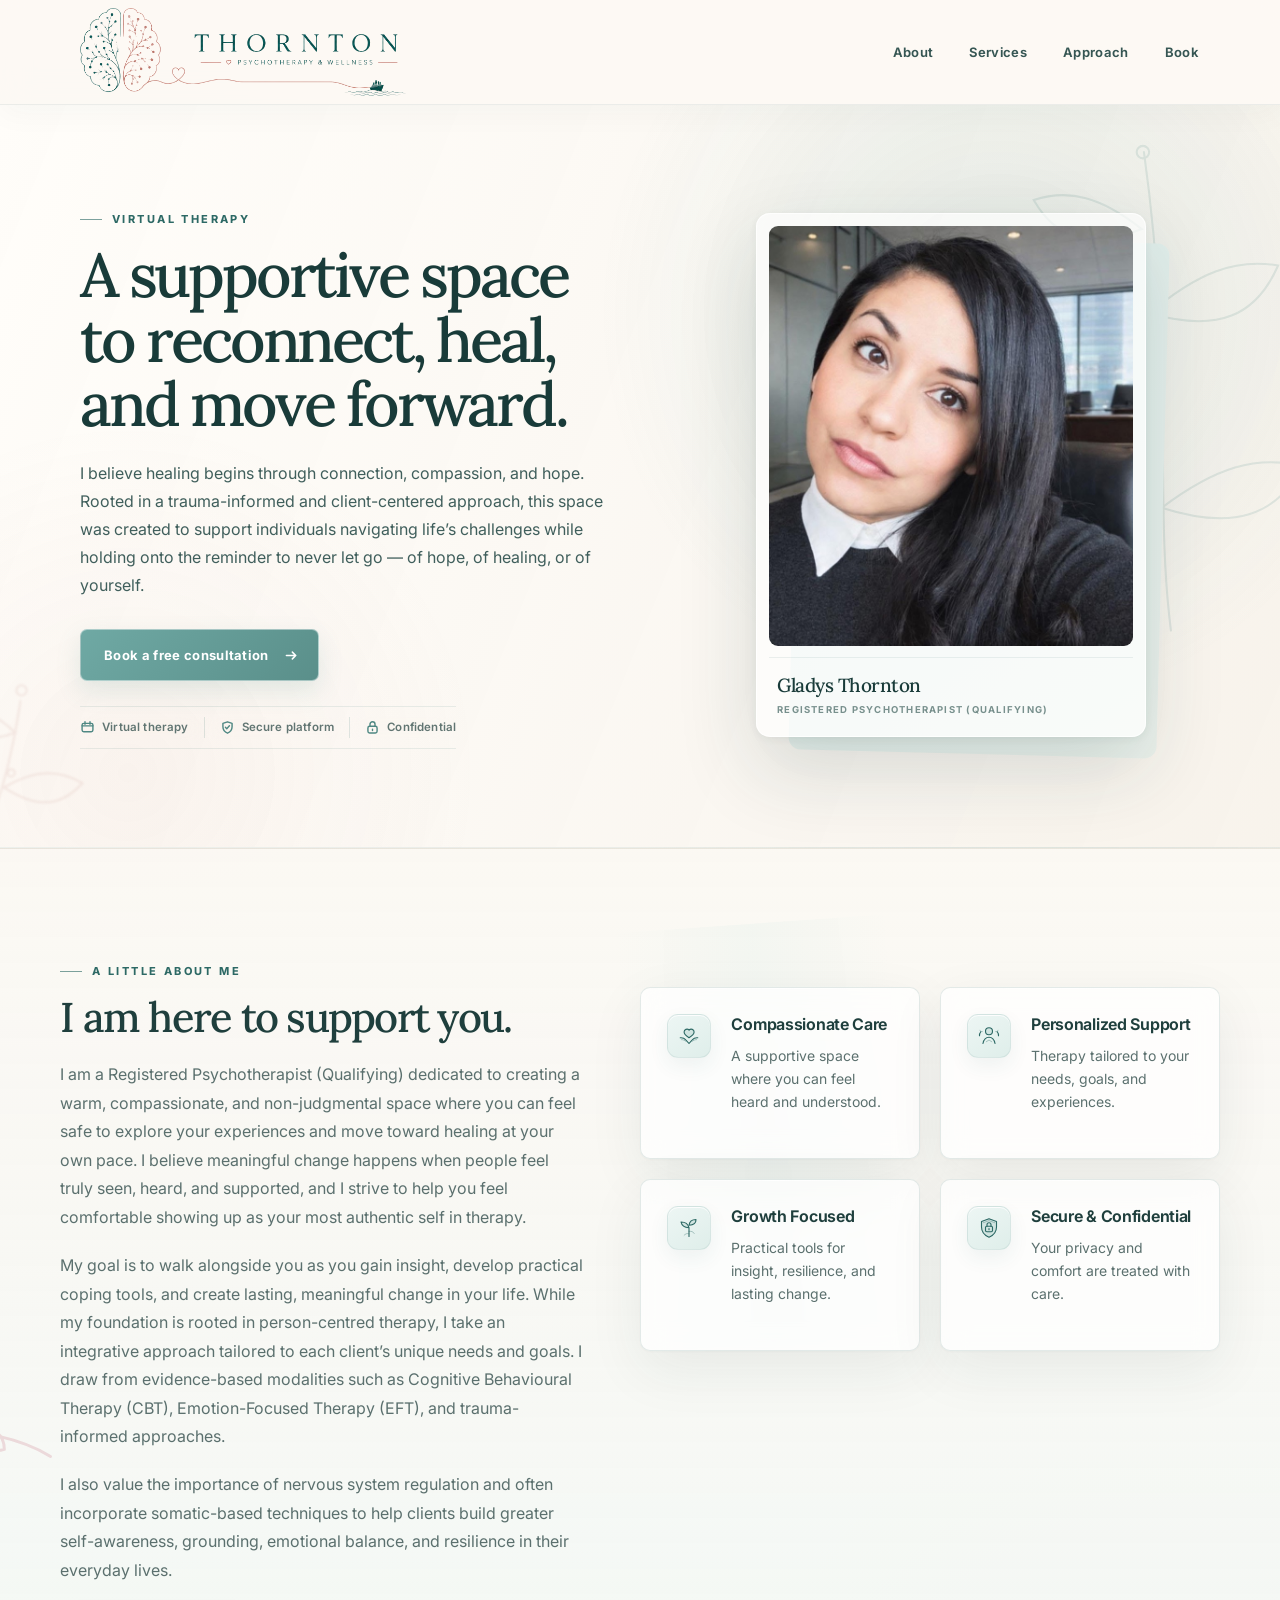
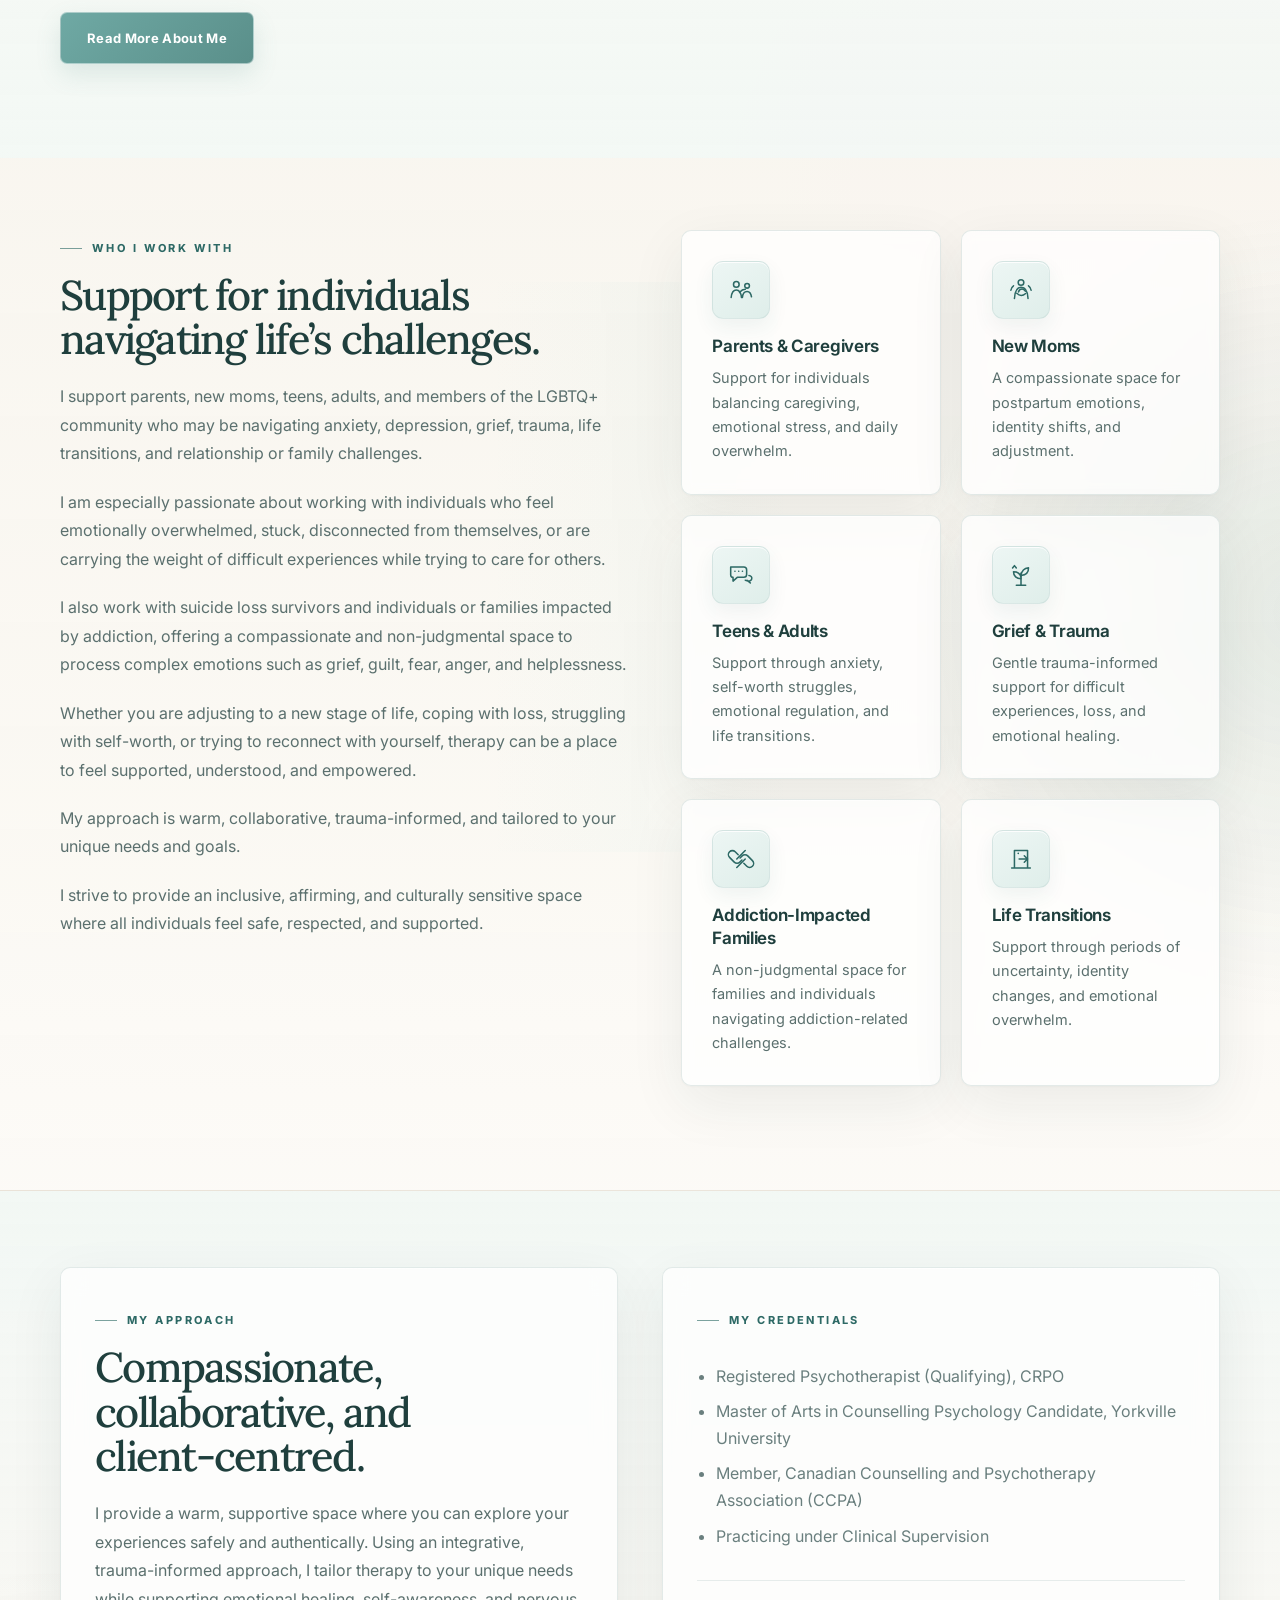
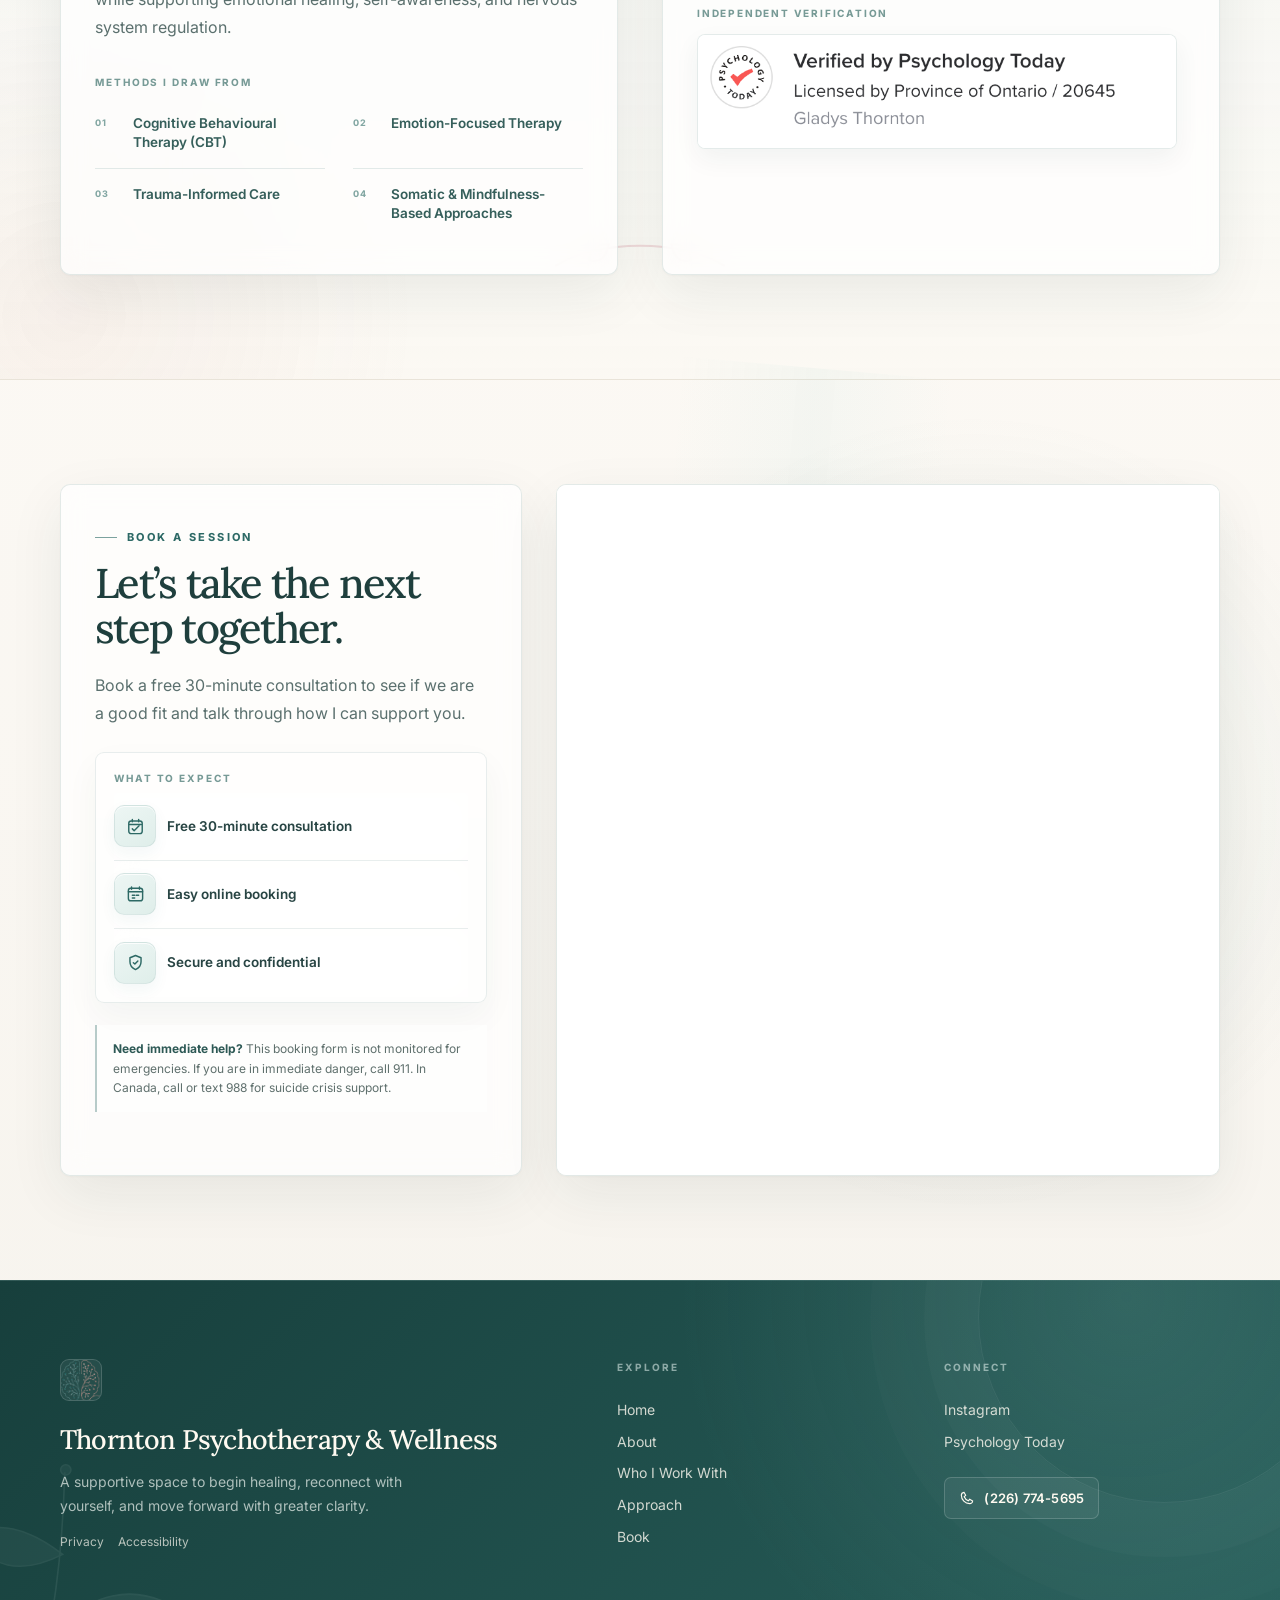
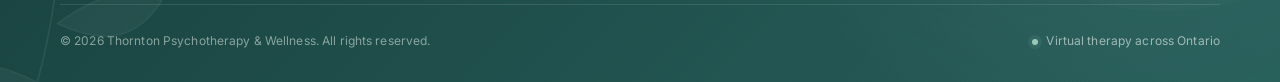
==== index.html @ f5f30efc "Use canonical thorntonpsychotherapy.com domain" ====
<!DOCTYPE html>
<html lang="en">
<head>
  <meta charset="UTF-8" />
  <meta name="viewport" content="width=device-width, initial-scale=1.0" />
  <title>Thornton Psychotherapy &amp; Wellness | Virtual Therapy</title>
  <meta name="description" content="Virtual therapy with Thornton Psychotherapy &amp; Wellness. Compassionate support for anxiety, depression, trauma, stress, relationships, and self-esteem." />
  <link rel="preconnect" href="https://fonts.googleapis.com">
  <link rel="preconnect" href="https://fonts.gstatic.com" crossorigin>
  <link href="https://fonts.googleapis.com/css2?family=Inter:wght@400;500;600;700&family=Lora:wght@500;600&display=swap" rel="stylesheet">

  <style>
    :root {
      --forest: #42614A;
      --forest-dark: #2F4737;
      --sage: #8FA884;
      --sage-soft: #EEF3E8;
      --cream: #FBF6EC;
      --warm: #EFE2D0;
      --text: #183D2A;
      --muted: #657160;
      --line: #DED5C6;
      --white: #ffffff;
      --shadow: 0 18px 50px rgba(63,98,74,.12);
      --radius: 22px;
    }

    * { box-sizing: border-box; }
    html { scroll-behavior: smooth; }

    section[id] { scroll-margin-top: 128px; }

    body {
      margin: 0;
      font-family: Inter, system-ui, -apple-system, BlinkMacSystemFont, "Segoe UI", sans-serif;
      color: var(--text);
      background:
        radial-gradient(circle at 0% 25%, rgba(127,155,122,.12), transparent 22%),
        radial-gradient(circle at 100% 55%, rgba(205,184,156,.16), transparent 22%),
        var(--cream);
      line-height: 1.65;
      font-size: 15px;
      overflow-x: hidden;
    }

    a { color: inherit; text-decoration: none; }

    .leaf-left, .leaf-right {
      position: fixed;
      pointer-events: none;
      z-index: 0;
      opacity: .16;
      background-repeat: no-repeat;
      background-size: contain;
    }

    .leaf-left {
      left: -35px;
      bottom: 80px;
      width: 240px;
      height: 430px;
      background-image: url("data:image/svg+xml,%3Csvg viewBox='0 0 200 400' xmlns='http://www.w3.org/2000/svg'%3E%3Cg fill='none' stroke='%237f9b7a' stroke-width='2.4' stroke-linecap='round'%3E%3Cpath d='M96 390 C96 300 110 210 102 0'/%3E%3Cpath d='M99 260 C66 236 42 220 20 190 C54 196 82 218 100 248'/%3E%3Cpath d='M103 205 C136 188 162 165 182 132 C148 139 120 162 103 194'/%3E%3Cpath d='M98 145 C64 125 40 104 18 72 C54 80 78 104 100 132'/%3E%3Cpath d='M104 90 C138 72 160 50 184 18 C150 28 126 50 102 78'/%3E%3C/g%3E%3C/svg%3E");
    }

    .leaf-right {
      right: -45px;
      top: 260px;
      width: 280px;
      height: 500px;
      background-image: url("data:image/svg+xml,%3Csvg viewBox='0 0 240 480' xmlns='http://www.w3.org/2000/svg'%3E%3Cg fill='none' stroke='%237f9b7a' stroke-width='2.2' stroke-linecap='round'%3E%3Cpath d='M122 470 C120 360 136 240 122 0'/%3E%3Cpath d='M130 310 C166 286 196 260 220 226 C180 232 150 260 128 296'/%3E%3Cpath d='M120 240 C84 214 58 190 30 156 C70 164 98 192 124 224'/%3E%3Cpath d='M130 155 C164 132 188 106 210 70 C176 80 150 106 128 142'/%3E%3Cpath d='M116 95 C84 72 58 48 32 16 C68 24 96 50 120 82'/%3E%3C/g%3E%3C/svg%3E");
    }

    header, main, footer { position: relative; z-index: 1; }

    .nav-wrap {
      position: sticky;
      top: 0;
      z-index: 50;
      background: rgba(251,247,239,.92);
      backdrop-filter: blur(16px);
      border-bottom: 1px solid var(--line);
    }

    .nav {
      max-width: 1120px;
      margin: 0 auto;
      padding: 14px 20px;
      display: flex;
      align-items: center;
      justify-content: space-between;
      gap: 20px;
      min-height: 88px;
    }

    .brand-logo {
      display: block;
      height: 68px;
      width: auto;
      max-width: 330px;
      object-fit: contain;
      border-radius: 4px;
    }

    .links {
      display: flex;
      align-items: center;
      gap: 26px;
      font-size: 13px;
      font-weight: 650;
      color: var(--text);
    }

    .btn {
      display: inline-flex;
      align-items: center;
      justify-content: center;
      min-height: 42px;
      padding: 0 18px;
      border-radius: 999px;
      font-weight: 700;
      font-size: 13px;
      transition: transform .18s ease, box-shadow .18s ease;
    }

    .btn:hover { transform: translateY(-1px); }

    .btn-primary {
      color: #fff;
      background: linear-gradient(135deg, var(--forest), var(--forest-dark));
      box-shadow: 0 12px 25px rgba(63,98,74,.20);
    }

    .btn-outline {
      color: var(--forest-dark);
      border: 1px solid #bccbb6;
      background: rgba(255,255,255,.68);
    }

    .hero {
      background:
        linear-gradient(90deg, rgba(251,247,239,.95) 0%, rgba(251,247,239,.74) 46%, rgba(244,234,220,.62) 100%),
        radial-gradient(circle at 85% 18%, rgba(127,155,122,.22), transparent 27%);
      border-bottom: 1px solid var(--line);
      position: relative;
      overflow: hidden;
    }

    .hero::before {
      content: "";
      position: absolute;
      inset: 0;
      opacity: .11;
      background-image:
        radial-gradient(ellipse at 8% 18%, rgba(127,155,122,.45), transparent 24%),
        linear-gradient(120deg, transparent 0 74%, rgba(127,155,122,.18) 74% 75%, transparent 75%);
      pointer-events: none;
    }

    .hero-inner {
      max-width: 1120px;
      margin: 0 auto;
      padding: 64px 20px 60px;
      display: grid;
      grid-template-columns: 1.05fr .95fr;
      gap: 54px;
      align-items: center;
      position: relative;
      z-index: 1;
    }

    .eyebrow {
      color: var(--forest);
      font-size: 11px;
      font-weight: 800;
      letter-spacing: .18em;
      text-transform: uppercase;
      margin-bottom: 13px;
    }

    h1, h2 {
      font-family: Lora, serif;
      color: var(--text);
      line-height: 1.12;
      margin: 0;
      letter-spacing: -.025em;
    }

    h1 { font-size: clamp(34px, 4.6vw, 52px); max-width: 570px; }
    h2 { font-size: clamp(26px, 3vw, 36px); }

    h3 {
      margin: 0;
      color: var(--text);
      font-size: 15px;
      line-height: 1.35;
    }

    p { color: var(--muted); margin: 0; }

    .hero-text {
      max-width: 535px;
      margin-top: 18px;
      font-size: 16px;
    }

    .hero-actions {
      display: flex;
      gap: 12px;
      flex-wrap: wrap;
      margin-top: 26px;
    }

    .trust-row {
      display: flex;
      flex-wrap: wrap;
      gap: 12px;
      margin-top: 22px;
      color: var(--forest-dark);
      font-size: 13px;
      font-weight: 650;
    }

    .trust-row span {
      background: rgba(255,255,255,.70);
      border: 1px solid var(--line);
      padding: 7px 11px;
      border-radius: 999px;
    }

    .photo-card {
      width: min(100%, 390px);
      margin: 0 auto;
      background: rgba(255,255,255,.86);
      border: 1px solid var(--line);
      border-radius: 30px;
      padding: 14px;
      box-shadow: var(--shadow);
      position: relative;
    }

    .photo-card::before {
      content: "";
      position: absolute;
      inset: 25px -18px -18px 38px;
      border-radius: 30px;
      background: var(--sage-soft);
      z-index: -1;
    }

    .photo-card img {
      display: block;
      width: 100%;
      height: 420px;
      object-fit: cover;
      object-position: center top;
      border-radius: 22px;
    }

    .section { padding: 72px 20px; }
    .soft { background: linear-gradient(180deg, rgba(255,255,255,.82) 0%, var(--cream) 100%); }
    .wrap { max-width: 1120px; margin: 0 auto; }

    .two {
      display: grid;
      grid-template-columns: .9fr 1.1fr;
      gap: 56px;
      align-items: start;
    }

    .lead { font-size: 15.5px; margin-top: 18px; max-width: 620px; }

    .feature-grid {
      display: grid;
      grid-template-columns: 1fr 1fr;
      gap: 16px;
    }

    .feature, .service-card, .info-box, .booking-side, .cal-box {
      background: rgba(255,255,255,.86);
      border: 1px solid var(--line);
      border-radius: var(--radius);
      box-shadow: 0 10px 28px rgba(63,98,74,.07);
    }

    .feature {
      padding: 23px;
      display: grid;
      grid-template-columns: 42px 1fr;
      gap: 15px;
    }

    .icon, .service-icon {
      background: var(--sage-soft);
      color: var(--forest-dark);
      display: grid;
      place-items: center;
    }

    .icon {
      width: 42px;
      height: 42px;
      border-radius: 14px;
      font-weight: 800;
      font-size: 18px;
    }

    .feature p, .service-card p { margin-top: 7px; font-size: 13.5px; }

    .center {
      text-align: center;
      max-width: 680px;
      margin: 0 auto 34px;
    }

    .service-grid {
      display: grid;
      grid-template-columns: repeat(3, 1fr);
      gap: 18px;
    }

    .service-card { padding: 24px; }

    .service-icon {
      width: 46px;
      height: 46px;
      border-radius: 16px;
      font-size: 21px;
      margin-bottom: 15px;
    }

    .split {
      display: grid;
      grid-template-columns: 1fr 1fr;
      gap: 44px;
      align-items: stretch;
    }

    .info-box { padding: 30px; }

    .pill-row {
      display: flex;
      flex-wrap: wrap;
      gap: 9px;
      margin-top: 20px;
    }

    .pill {
      border: 1px solid #d7cfbf;
      background: var(--sage-soft);
      color: var(--forest-dark);
      border-radius: 999px;
      padding: 7px 12px;
      font-size: 12.5px;
      font-weight: 650;
    }

    ul { margin: 18px 0 0; padding-left: 19px; color: var(--muted); }
    li { margin-bottom: 8px; }

    .booking-grid {
      display: grid;
      grid-template-columns: .82fr 1.18fr;
      gap: 34px;
      align-items: start;
    }

    .booking-side {
      background: linear-gradient(180deg, var(--cream), #fff);
      padding: 30px;
    }

    .booking-points {
      display: grid;
      gap: 12px;
      margin-top: 24px;
    }

    .mini {
      display: flex;
      align-items: center;
      gap: 11px;
      background: #fff;
      border: 1px solid var(--line);
      border-radius: 15px;
      padding: 13px 14px;
      color: var(--text);
      font-weight: 700;
      font-size: 13px;
    }

    .cal-box { overflow: hidden; box-shadow: var(--shadow); }
    .calendly-inline-widget { min-width: 320px; height: 690px; }

    .cta {
      background: linear-gradient(135deg, var(--forest-dark), var(--forest));
      color: white;
      padding: 30px 20px;
    }

    .cta .wrap {
      display: flex;
      align-items: center;
      justify-content: space-between;
      gap: 22px;
    }

    .cta strong {
      font-family: Lora, serif;
      font-size: clamp(22px, 3vw, 30px);
      line-height: 1.2;
      font-weight: 600;
    }

    .cta .btn { background: white; color: var(--forest-dark); white-space: nowrap; }

    footer {
      background: #253326;
      color: rgba(255,255,255,.78);
      padding: 30px 20px;
      font-size: 13px;
    }

    .footer-inner {
      max-width: 1120px;
      margin: 0 auto;
      display: flex;
      justify-content: space-between;
      gap: 18px;
      flex-wrap: wrap;
    }

    @media (max-width: 960px) {
      .links { display: none; }
      .hero-inner, .two, .split, .booking-grid { grid-template-columns: 1fr; }
      .photo-card { width: min(100%, 340px); }
      .photo-card img { height: 360px; }
      .service-grid { grid-template-columns: repeat(2, 1fr); }
      .brand-logo { height: 58px; max-width: 270px; }
    }

    @media (max-width: 640px) {
      body { font-size: 14px; }
      .nav { padding: 12px 16px; min-height: 72px; }
      .brand-logo { height: 48px; max-width: 215px; }
      .nav .btn { display: none; }
      .hero-inner { padding: 44px 18px 52px; gap: 34px; }
      .hero-actions { flex-direction: column; }
      .btn { width: 100%; }
      .section { padding: 56px 18px; }
      .feature-grid, .service-grid { grid-template-columns: 1fr; }
      .info-box, .booking-side { padding: 24px; }
      .cta .wrap { flex-direction: column; align-items: flex-start; }
      .calendly-inline-widget { height: 660px; }
      section[id] { scroll-margin-top: 98px; }
    }
  
    /* Stronger warm nature theme accents */
    body {
      background:
        radial-gradient(circle at 2% 20%, rgba(127,155,122,.20), transparent 24%),
        radial-gradient(circle at 96% 48%, rgba(205,184,156,.22), transparent 24%),
        linear-gradient(180deg, #fbf7ef 0%, #fffaf3 46%, #f3efe6 100%);
    }

    .hero {
      background:
        linear-gradient(90deg, rgba(251,247,239,.96) 0%, rgba(251,247,239,.78) 45%, rgba(238,243,232,.74) 100%),
        radial-gradient(circle at 82% 16%, rgba(127,155,122,.30), transparent 30%),
        radial-gradient(circle at 22% 80%, rgba(205,184,156,.24), transparent 28%);
    }

    .soft {
      background:
        linear-gradient(180deg, rgba(255,255,255,.86) 0%, rgba(251,247,239,.92) 100%),
        radial-gradient(circle at 95% 40%, rgba(127,155,122,.16), transparent 24%);
    }

    .leaf-left,
    .leaf-right {
      opacity: .26;
    }

    .section:nth-of-type(3) {
      background:
        radial-gradient(circle at 92% 10%, rgba(127,155,122,.13), transparent 22%),
        radial-gradient(circle at 6% 82%, rgba(205,184,156,.15), transparent 22%),
        rgba(255,255,255,.76);
    }

    .feature,
    .service-card,
    .info-box,
    .booking-side,
    .cal-box {
      background: rgba(255,255,255,.90);
      border-color: #ddd3c4;
    }

    .icon,
    .service-icon {
      background: #edf3e7;
      color: #3f624a;
    }

    .brand-logo {
      background: transparent !important;
      mix-blend-mode: multiply;
    }

    .nav-wrap {
      background: rgba(251,247,239,.94);
    }

  
    /* FINAL VISIBLE NATURE THEME UPDATE */
    body {
      background:
        radial-gradient(circle at 0% 20%, rgba(143,168,132,.25), transparent 24%),
        radial-gradient(circle at 100% 55%, rgba(222,213,198,.35), transparent 28%),
        linear-gradient(180deg, #FBF6EC 0%, #FFFDF8 45%, #F3EFE6 100%) !important;
    }

    .nav-wrap {
      background: rgba(251,246,236,.96) !important;
      border-bottom: 1px solid #DED5C6 !important;
    }

    .brand-logo {
      height: 68px !important;
      max-width: 330px !important;
      background: transparent !important;
      object-fit: contain !important;
    }

    .hero {
      background:
        linear-gradient(90deg, rgba(251,246,236,.98) 0%, rgba(251,246,236,.86) 48%, rgba(239,226,208,.74) 100%),
        radial-gradient(circle at 86% 16%, rgba(143,168,132,.34), transparent 32%) !important;
      position: relative !important;
      overflow: hidden !important;
    }

    .hero::after {
      content: "";
      position: absolute;
      right: -15px;
      top: 0;
      width: 330px;
      height: 100%;
      opacity: .24;
      pointer-events: none;
      background-repeat: no-repeat;
      background-size: contain;
      background-position: right center;
      background-image: url("data:image/svg+xml,%3Csvg viewBox='0 0 260 620' xmlns='http://www.w3.org/2000/svg'%3E%3Cg fill='none' stroke='%238FA884' stroke-width='4' stroke-linecap='round' stroke-linejoin='round'%3E%3Cpath d='M130 610 C128 480 150 330 132 20'/%3E%3Cpath d='M138 430 C178 402 214 372 248 330 C202 338 168 374 136 414'/%3E%3Cpath d='M128 340 C82 304 50 268 18 226 C66 238 100 276 132 322'/%3E%3Cpath d='M142 240 C184 210 214 176 246 132 C202 146 168 184 136 222'/%3E%3Cpath d='M120 154 C78 124 48 90 14 48 C62 60 96 96 124 136'/%3E%3C/g%3E%3C/svg%3E");
    }

    .hero h1,
    h2 {
      color: #183D2A !important;
    }

    .eyebrow {
      color: #42614A !important;
    }

    .btn-primary {
      background: linear-gradient(135deg, #5E7C56, #2F4737) !important;
      box-shadow: 0 12px 25px rgba(47,71,55,.22) !important;
    }

    .btn-outline {
      color: #2F4737 !important;
      border-color: #AEBFA5 !important;
      background: rgba(255,255,255,.70) !important;
    }

    .soft {
      background:
        linear-gradient(180deg, rgba(255,253,248,.90), rgba(251,246,236,.95)) !important;
      position: relative !important;
    }

    .soft::before {
      content: "";
      position: absolute;
      left: -28px;
      top: 20px;
      width: 180px;
      height: 360px;
      opacity: .30;
      pointer-events: none;
      background-repeat: no-repeat;
      background-size: contain;
      background-image: url("data:image/svg+xml,%3Csvg viewBox='0 0 190 380' xmlns='http://www.w3.org/2000/svg'%3E%3Cg fill='none' stroke='%238FA884' stroke-width='3' stroke-linecap='round' stroke-linejoin='round'%3E%3Cpath d='M92 370 C92 285 106 196 96 8'/%3E%3Cpath d='M98 254 C62 232 34 206 12 172 C50 180 78 210 98 242'/%3E%3Cpath d='M100 190 C136 168 162 138 178 104 C142 112 116 144 100 178'/%3E%3Cpath d='M92 128 C58 108 34 80 12 48 C50 58 74 90 96 118'/%3E%3C/g%3E%3C/svg%3E");
    }

    #services {
      background:
        radial-gradient(circle at 93% 10%, rgba(143,168,132,.18), transparent 22%),
        radial-gradient(circle at 7% 80%, rgba(222,213,198,.22), transparent 24%),
        rgba(255,253,248,.92) !important;
    }

    #services::after {
      content: "";
      position: absolute;
      right: -40px;
      top: 30px;
      width: 230px;
      height: 420px;
      opacity: .28;
      pointer-events: none;
      background-repeat: no-repeat;
      background-size: contain;
      background-image: url("data:image/svg+xml,%3Csvg viewBox='0 0 220 420' xmlns='http://www.w3.org/2000/svg'%3E%3Cg fill='none' stroke='%238FA884' stroke-width='3' stroke-linecap='round' stroke-linejoin='round'%3E%3Cpath d='M108 410 C108 306 120 210 110 0'/%3E%3Cpath d='M114 300 C150 274 180 246 208 206 C166 214 136 250 112 286'/%3E%3Cpath d='M104 220 C66 190 40 160 14 122 C58 132 86 166 108 204'/%3E%3Cpath d='M116 138 C154 112 180 82 204 42 C162 54 136 90 112 124'/%3E%3C/g%3E%3C/svg%3E");
    }

    #approach {
      background:
        linear-gradient(90deg, rgba(66,97,74,.16) 0%, rgba(251,246,236,.94) 28%, rgba(251,246,236,.94) 100%) !important;
    }

    #book {
      background:
        radial-gradient(circle at 4% 18%, rgba(143,168,132,.22), transparent 24%),
        linear-gradient(180deg, rgba(251,246,236,.96), rgba(255,253,248,.96)) !important;
    }

    .feature,
    .service-card,
    .info-box,
    .booking-side,
    .cal-box {
      background: rgba(255,255,255,.90) !important;
      border-color: #DED5C6 !important;
      box-shadow: 0 14px 32px rgba(47,71,55,.09) !important;
    }

    .icon,
    .service-icon {
      background: #EEF3E8 !important;
      color: #42614A !important;
      border-radius: 999px !important;
      box-shadow: inset 0 0 0 1px rgba(66,97,74,.10) !important;
    }

    .service-icon svg,
    .icon svg {
      width: 27px;
      height: 27px;
      stroke: currentColor;
      fill: none;
      stroke-width: 2.3;
      stroke-linecap: round;
      stroke-linejoin: round;
    }

    .pill {
      background: #EEF3E8 !important;
      border-color: #DED5C6 !important;
      color: #2F4737 !important;
    }

    .cta {
      background: linear-gradient(135deg, #2F4737, #5E7C56) !important;
    }

    footer {
      background: #263326 !important;
    }

    @media (max-width: 640px) {
      .brand-logo {
        height: 66px !important;
        max-width: 320px !important;
      }

      .hero-inner {
        text-align: center !important;
        padding-top: 36px !important;
      }

      .photo-card {
        width: min(100%, 300px) !important;
        padding: 10px !important;
      }

      .photo-card img {
        height: 285px !important;
      }

      .service-grid,
      .feature-grid,
      .two,
      .split,
      .booking-grid {
        grid-template-columns: 1fr !important;
      }

      .service-card {
        display: grid !important;
        grid-template-columns: 48px 1fr !important;
        gap: 14px !important;
        text-align: left !important;
        align-items: center !important;
      }

      .service-card .service-icon {
        margin: 0 !important;
      }

      .service-card p {
        grid-column: 2 !important;
      }
    }

  
    /* Pastel green update + full services grid */
    :root {
      --forest: #6F9272 !important;
      --forest-dark: #4F6F52 !important;
      --sage: #AFC8A8 !important;
      --sage-soft: #F1F7EE !important;
      --cream: #FCF8F0 !important;
      --warm: #F2E8D8 !important;
      --text: #183D2A !important;
      --muted: #687864 !important;
      --line: #E4DDCF !important;
    }

    .btn-primary {
      background: linear-gradient(135deg, #8FAF86, #5F8061) !important;
      box-shadow: 0 12px 25px rgba(95,128,97,.18) !important;
    }

    .cta {
      background: linear-gradient(135deg, #5F8061, #8FAF86) !important;
    }

    .icon,
    .service-icon {
      background: #F1F7EE !important;
      color: #5F8061 !important;
      border: 1px solid rgba(143,175,134,.18);
    }

    .feature,
    .service-card,
    .info-box,
    .booking-side,
    .cal-box {
      border-color: #E4DDCF !important;
      box-shadow: 0 12px 28px rgba(95,128,97,.07) !important;
    }

    .service-grid {
      grid-template-columns: repeat(3, 1fr) !important;
    }

    @media (max-width: 960px) {
      .service-grid {
        grid-template-columns: repeat(2, minmax(0, 1fr)) !important;
      }
    }

    @media (max-width: 640px) {
      .service-grid {
        grid-template-columns: 1fr !important;
      }
    }

  
/* Clean organization pass: smoother section flow without changing content */
main {
  overflow: hidden;
}

.hero-inner {
  align-items: center !important;
}

.section {
  border-top: 1px solid rgba(222,213,198,.55);
}

#about .wrap.two {
  align-items: center;
}

#about .feature-grid {
  gap: 18px;
}

#services .service-grid {
  align-items: stretch;
}

#services .service-card {
  min-height: 190px;
}

#approach .split {
  align-items: stretch;
}

#approach .info-box,
#book .booking-side {
  height: 100%;
}

#book .booking-grid {
  align-items: center;
}

.about-only-page {
  padding-top: 130px !important;
  min-height: calc(100vh - 160px);
  display: flex;
  align-items: center;
}

.about-only-page .split {
  align-items: stretch;
}

.about-only-page .info-box {
  min-height: 100%;
}

@media (max-width: 960px) {
  .about-only-page {
    padding-top: 95px !important;
    min-height: auto;
  }

  .hero-inner {
    gap: 34px !important;
  }

  .section {
    padding-top: 62px;
    padding-bottom: 62px;
  }

  #services .service-card {
    min-height: auto;
  }
}

@media (max-width: 640px) {
  .hero-inner {
    text-align: left !important;
  }

  .hero-actions {
    align-items: stretch;
  }

  .trust-row {
    justify-content: flex-start;
  }

  .about-only-page {
    padding-top: 84px !important;
  }

  .about-only-page .info-box {
    padding: 22px;
  }
}


/* About section layout refinement */
#about .wrap.two {
  display: grid !important;
  grid-template-columns: minmax(0, 1.1fr) minmax(360px, .9fr) !important;
  gap: 54px !important;
  align-items: start !important;
}

#about .feature-grid {
  display: grid !important;
  grid-template-columns: repeat(2, minmax(0, 1fr)) !important;
  gap: 18px !important;
  margin-top: 18px !important;
  align-self: start !important;
}

#about .feature {
  min-height: 185px;
}

#about .hero-actions {
  margin-top: 28px;
  margin-bottom: 18px;
}

@media (max-width: 1100px) {
  #about .wrap.two {
    grid-template-columns: 1fr !important;
    gap: 34px !important;
  }

  #about .feature-grid {
    max-width: 760px;
  }
}

@media (max-width: 640px) {
  #about .feature-grid {
    grid-template-columns: 1fr !important;
  }
}


/* ACTUAL FIX: About text left, cards neatly to the right */
#about .about-fixed-grid {
  display: grid !important;
  grid-template-columns: minmax(420px, 0.95fr) minmax(430px, 1.05fr) !important;
  gap: 56px !important;
  align-items: start !important;
}

#about .about-copy {
  max-width: 620px !important;
}

#about .about-copy .lead {
  max-width: 100% !important;
}

#about .about-card-grid {
  display: grid !important;
  grid-template-columns: repeat(2, minmax(0, 1fr)) !important;
  gap: 18px !important;
  margin: 44px 0 0 0 !important;
  align-self: start !important;
  width: 100% !important;
  max-width: none !important;
}

#about .about-card-grid .feature {
  min-height: 172px !important;
  padding: 24px !important;
  display: grid !important;
  grid-template-columns: 48px 1fr !important;
  gap: 16px !important;
  align-items: start !important;
}

#about .about-card-grid .icon {
  width: 44px !important;
  height: 44px !important;
}

#about .about-card-grid svg {
  width: 24px !important;
  height: 24px !important;
  stroke: currentColor !important;
  fill: none !important;
  stroke-width: 2.25 !important;
  stroke-linecap: round !important;
  stroke-linejoin: round !important;
}

@media (max-width: 1050px) {
  #about .about-fixed-grid {
    grid-template-columns: 1fr !important;
    gap: 34px !important;
  }

  #about .about-card-grid {
    margin-top: 12px !important;
    max-width: 760px !important;
  }
}

@media (max-width: 640px) {
  #about .about-card-grid {
    grid-template-columns: 1fr !important;
  }

  #about .about-card-grid .feature {
    min-height: auto !important;
  }
}


/* Who I Work With section */
.who-i-work-with {
  background: linear-gradient(to bottom, rgba(247,243,235,.72), rgba(250,247,241,.96));
}

.who-grid {
  display: grid;
  grid-template-columns: minmax(0, 1fr) minmax(420px, .95fr);
  gap: 54px;
  align-items: start;
}

.who-copy {
  max-width: 720px;
}

.who-cards {
  display: grid;
  grid-template-columns: repeat(2, minmax(0, 1fr));
  gap: 18px;
}

.who-card {
  background: rgba(255,255,255,.72);
  border: 1px solid rgba(210,201,185,.45);
  border-radius: 24px;
  padding: 24px;
  backdrop-filter: blur(6px);
  box-shadow: 0 10px 30px rgba(28,58,42,.05);
}

.who-icon {
  width: 54px;
  height: 54px;
  border-radius: 50%;
  display: grid;
  place-items: center;
  background: rgba(162,185,151,.12);
  color: #567158;
  font-size: 22px;
  margin-bottom: 16px;
}

.who-card h3 {
  margin-bottom: 10px;
  font-size: 1.05rem;
}

.who-card p {
  margin: 0;
  line-height: 1.7;
}

@media (max-width: 1100px) {
  .who-grid {
    grid-template-columns: 1fr;
    gap: 36px;
  }
}

@media (max-width: 680px) {
  .who-cards {
    grid-template-columns: 1fr;
  }
}


/* Lighter pastel green palette update */
:root {
  --forest: #8FAF86 !important;
  --forest-dark: #6F9272 !important;
  --sage: #BFD4B8 !important;
  --sage-soft: #F4F9F1 !important;
  --cream: #FCF8F0 !important;
  --warm: #F3EBDD !important;
  --text: #244734 !important;
  --muted: #73826D !important;
  --line: #E8E1D3 !important;
}

body {
  color: #244734 !important;
}

h1, h2, h3,
.brand-main,
.links,
.nav a {
  color: #244734 !important;
}

.eyebrow {
  color: #7FA174 !important;
}

p, .lead {
  color: #73826D !important;
}

.btn-primary,
.nav-button,
.button-primary {
  background: linear-gradient(135deg, #A9C79D, #83A879) !important;
  box-shadow: 0 12px 25px rgba(143,175,134,.18) !important;
}

.btn-outline,
.button-secondary {
  color: #6F9272 !important;
  border-color: #D7E5D0 !important;
  background: rgba(255,255,255,.74) !important;
}

.icon,
.service-icon,
.who-icon,
.big-icon {
  background: #F4F9F1 !important;
  color: #7FA174 !important;
  border-color: rgba(143,175,134,.16) !important;
}

.feature,
.service-card,
.info-box,
.booking-side,
.cal-box,
.card,
.mini,
.who-card {
  border-color: #E8E1D3 !important;
  box-shadow: 0 12px 28px rgba(143,175,134,.07) !important;
}

.pill {
  background: #F4F9F1 !important;
  border-color: #DDEAD7 !important;
  color: #6F9272 !important;
}

.hero {
  background:
    linear-gradient(90deg, rgba(252,248,240,.97) 0%, rgba(252,248,240,.88) 47%, rgba(244,249,241,.78) 100%),
    radial-gradient(circle at 86% 16%, rgba(191,212,184,.38), transparent 30%) !important;
}

.soft {
  background:
    linear-gradient(180deg, rgba(255,253,248,.92), rgba(252,248,240,.96)) !important;
}

.who-i-work-with {
  background: linear-gradient(to bottom, rgba(252,248,240,.78), rgba(244,249,241,.88)) !important;
}

.cta,
.cta-band {
  background: linear-gradient(135deg, #7FA174, #A9C79D) !important;
}

footer {
  background: #6F9272 !important;
}

.back-link {
  color: #6F9272 !important;
}

.menu-toggle span {
  background: #6F9272 !important;
}




/* Smooth homepage flow after removing services section */
#who-i-work-with {
  border-top: none !important;
  padding-top: 72px !important;
}

#about {
  padding-bottom: 76px !important;
}

#approach {
  padding-top: 76px !important;
}


/* Enhanced polish: dividers, animations, modal booking, mobile CTA, footer */
.section {
  position: relative;
}

.section::before {
  content: "";
  position: absolute;
  top: -1px;
  left: 50%;
  width: min(1120px, calc(100% - 40px));
  height: 1px;
  transform: translateX(-50%);
  background: linear-gradient(90deg, transparent, rgba(143,175,134,.35), transparent);
}

.soft::after,
.who-i-work-with::after {
  content: "";
  position: absolute;
  left: 50%;
  bottom: -28px;
  width: 160px;
  height: 56px;
  transform: translateX(-50%);
  opacity: .18;
  pointer-events: none;
  background-repeat: no-repeat;
  background-size: contain;
  background-image: url("data:image/svg+xml,%3Csvg viewBox='0 0 180 60' xmlns='http://www.w3.org/2000/svg'%3E%3Cg fill='none' stroke='%238FAF86' stroke-width='2' stroke-linecap='round'%3E%3Cpath d='M10 30 C50 5 130 5 170 30'/%3E%3Cpath d='M42 25 C42 15 50 9 60 10 C58 22 52 28 42 25Z'/%3E%3Cpath d='M138 25 C138 15 130 9 120 10 C122 22 128 28 138 25Z'/%3E%3C/g%3E%3C/svg%3E");
}

.hero,
.feature,
.info-box,
.who-card,
.booking-side,
.cal-box,
.cta {
  animation: softFadeUp .7s ease both;
}

.feature:nth-child(2),
.who-card:nth-child(2) { animation-delay: .07s; }
.feature:nth-child(3),
.who-card:nth-child(3) { animation-delay: .12s; }
.feature:nth-child(4),
.who-card:nth-child(4) { animation-delay: .17s; }

@keyframes softFadeUp {
  from {
    opacity: 0;
    transform: translateY(14px);
  }
  to {
    opacity: 1;
    transform: translateY(0);
  }
}

.enhanced-footer {
  display: grid !important;
  grid-template-columns: 1.25fr .9fr .9fr;
  gap: 28px;
  align-items: start;
}

.footer-brand p {
  margin: 6px 0 0;
  color: rgba(255,255,255,.78) !important;
}

.footer-links,
.footer-social {
  display: grid;
  gap: 8px;
}

.footer-links a,
.footer-social a {
  color: rgba(255,255,255,.86);
  text-decoration: none;
}

.footer-links a:hover,
.footer-social a:hover {
  color: #fff;
}

.footer-bottom {
  grid-column: 1 / -1;
  padding-top: 20px;
  margin-top: 6px;
  border-top: 1px solid rgba(255,255,255,.16);
  color: rgba(255,255,255,.68);
}

@media (prefers-reduced-motion: reduce) {
  .hero,
  .feature,
  .info-box,
  .who-card,
  .booking-side,
  .cal-box,
  .cta {
    animation: none !important;
  }
}

@media (max-width: 800px) {
  .enhanced-footer {
    grid-template-columns: 1fr !important;
    text-align: left;
  }

}


/* Mother's Day inspired blush + sage theme */
:root {
  --forest: #7F9272 !important;
  --forest-dark: #697B5F !important;
  --sage: #B7C4A4 !important;
  --sage-soft: #F3F2E6 !important;
  --cream: #FFF7F1 !important;
  --warm: #F8E4E5 !important;
  --text: #2F3442 !important;
  --muted: #756F68 !important;
  --line: #E9D4D1 !important;

  --pink: #55B8B6 !important;
  --pink-soft: #DDF4F3 !important;
  --rose: #3C9F9D !important;
  --navy-soft: #2F3442 !important;
}

body {
  color: #2F3442 !important;
  background:
    radial-gradient(circle at 0% 18%, rgba(183,196,164,.24), transparent 24%),
    radial-gradient(circle at 100% 54%, rgba(247,221,225,.40), transparent 28%),
    linear-gradient(180deg, #FFF7F1 0%, #FFFDF8 45%, #F8E4E5 100%) !important;
}

h1, h2, h3,
.brand-main,
.links,
.nav a {
  color: #2F3442 !important;
}

.eyebrow {
  color: #3C9F9D !important;
}

p, .lead {
  color: #756F68 !important;
}

.nav-wrap,
.topbar {
  background: rgba(255,247,241,.95) !important;
  border-bottom: 1px solid #E9D4D1 !important;
}

.brand-logo {
  content: url("./assets/site-logo.png") !important;
  background: transparent !important;
}

.hero {
  background:
    linear-gradient(90deg, rgba(255,247,241,.97) 0%, rgba(255,247,241,.88) 47%, rgba(247,221,225,.74) 100%),
    radial-gradient(circle at 86% 16%, rgba(183,196,164,.32), transparent 30%) !important;
}

.hero::after {
  opacity: .16 !important;
}

.btn-primary,
.nav-button,
.button-primary {
  background: linear-gradient(135deg, #55B8B6, #3C9F9D) !important;
  color: #ffffff !important;
  box-shadow: 0 12px 25px rgba(198,111,126,.20) !important;
}

.btn-outline,
.button-secondary {
  color: #3C9F9D !important;
  border-color: #E8BFC5 !important;
  background: rgba(255,255,255,.74) !important;
}

    .btn-outline { box-shadow: none !important; }

.trust-row span {
  background: rgba(255,255,255,.70) !important;
  border-color: #E9D4D1 !important;
  color: #697B5F !important;
}

.soft {
  background:
    linear-gradient(180deg, rgba(255,253,248,.94), rgba(255,247,241,.96)) !important;
}

.who-i-work-with {
  background: linear-gradient(to bottom, rgba(255,247,241,.82), rgba(247,221,225,.42)) !important;
}

.feature,
.service-card,
.info-box,
.booking-side,
.cal-box,
.card,
.mini,
.who-card {
  background: rgba(255,255,255,.86) !important;
  border-color: #E9D4D1 !important;
  box-shadow: 0 12px 28px rgba(198,111,126,.07) !important;
}

.icon,
.service-icon,
.who-icon,
.big-icon {
  background: #DDF4F3 !important;
  color: #3C9F9D !important;
  border-color: rgba(198,111,126,.18) !important;
}

.pill {
  background: #F3F2E6 !important;
  border-color: #DCE2CF !important;
  color: #697B5F !important;
}

#approach {
  background:
    linear-gradient(90deg, rgba(247,221,225,.28) 0%, rgba(255,247,241,.95) 30%, rgba(255,247,241,.95) 100%) !important;
}

#book {
  background:
    radial-gradient(circle at 4% 18%, rgba(247,221,225,.26), transparent 24%),
    linear-gradient(180deg, rgba(255,247,241,.96), rgba(255,253,248,.96)) !important;
}

.cta,
.cta-band {
  background: linear-gradient(135deg, #3C9F9D, #7F9272) !important;
}

footer,
.site-footer {
  background: #697B5F !important;
}

.mobile-floating-book {
  background: linear-gradient(135deg, #55B8B6, #3C9F9D) !important;
  color: #ffffff !important;
  box-shadow: 0 16px 36px rgba(198,111,126,.28) !important;
}

.back-link {
  color: #3C9F9D !important;
}

.menu-toggle span {
  background: #3C9F9D !important;
}



/* Subtle decorative blush botanical accents */
.section::before {
  background: linear-gradient(90deg, transparent, rgba(198,111,126,.24), transparent) !important;
}

.soft::after,
.who-i-work-with::after {
  opacity: .22 !important;
  background-image: url("data:image/svg+xml,%3Csvg viewBox='0 0 180 60' xmlns='http://www.w3.org/2000/svg'%3E%3Cg fill='none' stroke='%23C66F7E' stroke-width='2' stroke-linecap='round'%3E%3Cpath d='M10 30 C50 5 130 5 170 30'/%3E%3Cpath d='M42 25 C42 15 50 9 60 10 C58 22 52 28 42 25Z'/%3E%3Cpath d='M138 25 C138 15 130 9 120 10 C122 22 128 28 138 25Z'/%3E%3C/g%3E%3C/svg%3E") !important;
}

@media (max-width: 800px) {
  .mobile-floating-book {
    background: linear-gradient(135deg, #55B8B6, #3C9F9D) !important;
  }
}


/* Notebook-inspired teal palette */
:root {
  --forest: #55B8B6 !important;
  --forest-dark: #3C9F9D !important;
  --sage: #8FD4D2 !important;
  --sage-soft: #DDF4F3 !important;
  --cream: #FAFDFC !important;
  --warm: #EEF9F8 !important;
  --text: #284544 !important;
  --muted: #6A7F7E !important;
  --line: #D7ECEB !important;

  --pink: #55B8B6 !important;
  --pink-soft: #DDF4F3 !important;
  --rose: #3C9F9D !important;
  --navy-soft: #284544 !important;
}

body {
  background:
    radial-gradient(circle at 0% 18%, rgba(85,184,182,.12), transparent 24%),
    radial-gradient(circle at 100% 54%, rgba(85,184,182,.14), transparent 28%),
    linear-gradient(180deg, #FAFDFC 0%, #FFFFFF 45%, #EEF9F8 100%) !important;
}

.brand-logo {
  content: url("./assets/site-logo.png") !important;
}

.btn-primary,
.nav-button,
.button-primary,
.mobile-floating-book {
  background: linear-gradient(135deg, #55B8B6, #3C9F9D) !important;
  box-shadow: 0 12px 25px rgba(85,184,182,.20) !important;
}

.btn-outline,
.button-secondary {
  color: #3C9F9D !important;
  border-color: #BFE5E4 !important;
}

.icon,
.service-icon,
.who-icon,
.big-icon {
  background: #DDF4F3 !important;
  color: #3C9F9D !important;
}

.feature,
.service-card,
.info-box,
.booking-side,
.cal-box,
.card,
.mini,
.who-card {
  border-color: #D7ECEB !important;
  box-shadow: 0 12px 28px rgba(85,184,182,.07) !important;
}

.soft,
.who-i-work-with {
  background: linear-gradient(180deg, rgba(250,253,252,.95), rgba(238,249,248,.95)) !important;
}

footer,
.site-footer {
  background: #3C9F9D !important;
}

.eyebrow,
.back-link,
.menu-toggle span {
  color: #3C9F9D !important;
}

.section::before {
  background: linear-gradient(90deg, transparent, rgba(85,184,182,.28), transparent) !important;
}


/* Replace teal nav highlight with soft glow */
.nav a,
.links a {
  position: relative;
  transition: all .22s ease;
  border-radius: 12px;
}

.nav a:hover,
.links a:hover,
.nav a:focus-visible,
.links a:focus-visible,
.nav a.active,
.links a.active {
  background: transparent !important;
  box-shadow:
    0 0 0 6px rgba(85,184,182,.08),
    0 6px 18px rgba(85,184,182,.12) !important;
  color: #284544 !important;
}

.nav a::before,
.links a::before {
  display: none !important;
}


/* Psychology Today verification badge */
.verified-badge-wrap {
  margin-bottom: 28px;
}

.verified-badge {
  display: block;
  width: min(100%, 560px);
  height: auto;
  border-radius: 18px;
  background: rgba(255,255,255,.82);
  box-shadow: 0 10px 28px rgba(0,0,0,.06);
}

@media (max-width: 700px) {
  .verified-badge-wrap {
    margin-bottom: 22px;
  }

  .verified-badge {
    width: 100%;
    border-radius: 14px;
  }
}


.footer-phone {
  margin-top: 10px;
}

.footer-phone a {
  color: rgba(255,255,255,.9);
  text-decoration: none;
  font-weight: 600;
  letter-spacing: 0.2px;
}

.footer-phone a:hover {
  color: #ffffff;
}


    /* FINAL LOGO REPLACEMENT */
    .brand-logo {
      content: url("./assets/site-logo.png");
      height: 78px !important;
      width: auto !important;
      max-width: 560px !important;
      object-fit: contain !important;
      display: block !important;
      background: transparent !important;
    }

    .nav {
      min-height: 104px !important;
    }

    @media (max-width: 960px) {
      .brand-logo {
        height: 64px !important;
        max-width: 390px !important;
      }

      .nav {
        min-height: 88px !important;
      }
    }

    @media (max-width: 640px) {
      .brand-logo {
        height: 56px !important;
        max-width: 320px !important;
      }

      .nav {
        min-height: 78px !important;
      }
    }

  
    /* Center logo only on mobile */
    @media (max-width: 640px) {
      .nav {
        justify-content: center !important;
        display: flex !important;
        align-items: center !important;
        text-align: center !important;
      }

      .nav > a:first-child {
        margin-left: auto !important;
        margin-right: auto !important;
        display: flex !important;
        justify-content: center !important;
        align-items: center !important;
      }

      .brand-logo {
        margin-left: auto !important;
        margin-right: auto !important;
        display: block !important;
      }
    }

  
    /* FINAL UPDATED PSYCHOTHERAPY & WELLNESS LOGO */
    .brand-logo {
      content: url("./assets/site-logo.png") !important;
      height: 78px !important;
      width: auto !important;
      max-width: 560px !important;
      object-fit: contain !important;
      display: block !important;
      background: transparent !important;
    }

    @media (max-width: 960px) {
      .brand-logo {
        height: 64px !important;
        max-width: 390px !important;
      }
    }

    @media (max-width: 640px) {
      .nav {
        justify-content: center !important;
        display: flex !important;
        align-items: center !important;
      }

      .nav > a:first-child {
        margin-left: auto !important;
        margin-right: auto !important;
        display: flex !important;
        justify-content: center !important;
        align-items: center !important;
      }

      .brand-logo {
        height: 56px !important;
        max-width: 320px !important;
        margin-left: auto !important;
        margin-right: auto !important;
      }
    }

  
    /* FINAL THORNTON-ONLY LOGO */
    .brand-logo {
      content: url("./assets/site-logo.png") !important;
      height: 78px !important;
      width: auto !important;
      max-width: 560px !important;
      object-fit: contain !important;
      display: block !important;
      background: transparent !important;
    }

    @media (max-width: 960px) {
      .brand-logo {
        height: 64px !important;
        max-width: 390px !important;
      }
    }

    @media (max-width: 640px) {
      .nav {
        justify-content: center !important;
        display: flex !important;
        align-items: center !important;
      }

      .nav > a:first-child {
        margin-left: auto !important;
        margin-right: auto !important;
        display: flex !important;
        justify-content: center !important;
        align-items: center !important;
      }

      .brand-logo {
        height: 56px !important;
        max-width: 320px !important;
        margin-left: auto !important;
        margin-right: auto !important;
      }
    }

  
    /* Mobile logo sizing + centering */
    @media (max-width: 640px) {
      .nav {
        justify-content: center !important;
        align-items: center !important;
        min-height: 104px !important;
        padding: 12px 10px !important;
      }

      .nav > a:first-child {
        display: flex !important;
        justify-content: center !important;
        align-items: center !important;
        width: 100% !important;
        margin: 0 auto !important;
      }

      .brand-logo {
        height: 86px !important;
        max-width: 94vw !important;
        width: auto !important;
        object-fit: contain !important;
        margin: 0 auto !important;
        display: block !important;
      }
    }

    @media (max-width: 420px) {
      .brand-logo {
        height: 78px !important;
        max-width: 96vw !important;
      }

      .nav {
        min-height: 98px !important;
      }
    }

  
    /* Larger desktop + mobile logo */
    .brand-logo {
      height: 112px !important;
      max-width: 760px !important;
      width: auto !important;
      object-fit: contain !important;
      display: block !important;
    }

    .nav {
      min-height: 122px !important;
      padding-top: 10px !important;
      padding-bottom: 10px !important;
    }

    @media (max-width: 960px) {
      .brand-logo {
        height: 82px !important;
        max-width: 520px !important;
      }

      .nav {
        min-height: 98px !important;
      }
    }

    @media (max-width: 640px) {
      .nav {
        justify-content: center !important;
        align-items: center !important;
        min-height: 108px !important;
      }

      .nav > a:first-child {
        width: 100% !important;
        display: flex !important;
        justify-content: center !important;
      }

      .brand-logo {
        height: 92px !important;
        max-width: 96vw !important;
        margin: 0 auto !important;
      }
    }

  
    /* Reliable logo path fix for all pages */
    .brand-logo {
      content: url("./assets/site-logo.png") !important;
      height: 112px !important;
      max-width: 760px !important;
      width: auto !important;
      object-fit: contain !important;
      display: block !important;
      background: transparent !important;
    }

    @media (max-width: 960px) {
      .brand-logo {
        height: 82px !important;
        max-width: 520px !important;
      }
    }

    @media (max-width: 640px) {
      .nav {
        justify-content: center !important;
        align-items: center !important;
        min-height: 108px !important;
      }

      .nav > a:first-child {
        width: 100% !important;
        display: flex !important;
        justify-content: center !important;
      }

      .brand-logo {
        height: 92px !important;
        max-width: 96vw !important;
        margin: 0 auto !important;
      }
    }
    
  
    /* Soft professional polish: less saturated colors, subtle glass, smoother hover transitions */
    :root {
      --soft-accent: #6FA9A4 !important;
      --soft-accent-dark: #5A8F8A !important;
      --soft-accent-light: rgba(111, 169, 164, 0.12) !important;
      --soft-blush: rgba(214, 164, 154, 0.10) !important;
      --glass-bg: rgba(255, 255, 255, 0.58) !important;
      --glass-border: rgba(255, 255, 255, 0.54) !important;
      --soft-shadow: 0 14px 36px rgba(36, 62, 58, 0.08) !important;
      --soft-shadow-hover: 0 20px 46px rgba(36, 62, 58, 0.12) !important;
    }

    body {
      background:
        radial-gradient(circle at 18% 18%, var(--soft-accent-light), transparent 28%),
        radial-gradient(circle at 84% 20%, var(--soft-blush), transparent 26%),
        linear-gradient(180deg, #fffaf5 0%, #fbf5ef 48%, #f8efe7 100%) !important;
    }

    .nav-wrap {
      background: rgba(255, 250, 245, 0.78) !important;
      backdrop-filter: blur(14px) saturate(115%) !important;
      -webkit-backdrop-filter: blur(14px) saturate(115%) !important;
      border-bottom: 1px solid rgba(220, 205, 192, 0.45) !important;
      box-shadow: 0 8px 24px rgba(36, 62, 58, 0.04) !important;
    }

    .hero {
      background:
        radial-gradient(circle at 82% 22%, rgba(111, 169, 164, 0.14), transparent 28%),
        radial-gradient(circle at 12% 82%, rgba(214, 164, 154, 0.10), transparent 26%),
        linear-gradient(110deg, rgba(255,250,245,.92), rgba(251,245,239,.78)) !important;
    }

    .btn,
    .btn-primary,
    .nav-button,
    .button-primary,
    .button-secondary,
    a[class*="btn"] {
      background: linear-gradient(135deg, var(--soft-accent), var(--soft-accent-dark)) !important;
      border: 1px solid rgba(255,255,255,.45) !important;
      color: #fff !important;
      box-shadow: 0 10px 24px rgba(90, 143, 138, 0.16) !important;
      transition:
        transform .28s cubic-bezier(.22,.61,.36,1),
        box-shadow .28s cubic-bezier(.22,.61,.36,1),
        filter .28s ease,
        background .28s ease,
        border-color .28s ease !important;
      will-change: transform;
    }

    .btn:hover,
    .btn-primary:hover,
    .nav-button:hover,
    .button-primary:hover,
    .button-secondary:hover,
    a[class*="btn"]:hover {
      transform: translateY(-2px) !important;
      box-shadow: 0 16px 34px rgba(90, 143, 138, 0.22) !important;
      filter: brightness(1.02) saturate(.96) !important;
    }

    .btn:active,
    .btn-primary:active,
    a[class*="btn"]:active {
      transform: translateY(0) scale(.99) !important;
    }

    .feature,
    .service-card,
    .info-box,
    .booking-side,
    .cal-box,
    .card,
    .mini,
    .pill,
    .trust-row span {
      background: var(--glass-bg) !important;
      backdrop-filter: blur(12px) saturate(112%) !important;
      -webkit-backdrop-filter: blur(12px) saturate(112%) !important;
      border-color: var(--glass-border) !important;
      box-shadow: var(--soft-shadow) !important;
      transition:
        transform .32s cubic-bezier(.22,.61,.36,1),
        box-shadow .32s cubic-bezier(.22,.61,.36,1),
        background-color .32s ease,
        border-color .32s ease !important;
    }

    .feature:hover,
    .service-card:hover,
    .info-box:hover,
    .card:hover {
      transform: translateY(-4px) !important;
      background: rgba(255, 255, 255, 0.68) !important;
      border-color: rgba(111, 169, 164, 0.22) !important;
      box-shadow: var(--soft-shadow-hover) !important;
    }

    .service-icon,
    .icon {
      background: rgba(111, 169, 164, 0.10) !important;
      color: #5A8F8A !important;
      box-shadow: inset 0 0 0 1px rgba(111, 169, 164, 0.12) !important;
      transition: background-color .28s ease, transform .28s ease, color .28s ease !important;
    }

    .service-card:hover .service-icon,
    .feature:hover .icon {
      transform: scale(1.04) !important;
      background: rgba(111, 169, 164, 0.15) !important;
    }

    .photo-card {
      box-shadow: 0 20px 52px rgba(36, 62, 58, 0.12) !important;
    }

    .cta {
      background: linear-gradient(135deg, #5A8F8A, #6FA9A4) !important;
    }

    @media (prefers-reduced-motion: reduce) {
      .btn,
      .service-card,
      .feature,
      .info-box,
      .card,
      .service-icon,
      .icon {
        transition: none !important;
      }

      .btn:hover,
      .service-card:hover,
      .feature:hover,
      .info-box:hover,
      .card:hover {
        transform: none !important;
      }
    }

  
    /* Subtle navigation + logo hover states */
    .nav a,
    nav a,
    .brand-logo,
    .logo-link,
    header a {
      transition:
        background-color .22s ease,
        color .22s ease,
        opacity .22s ease,
        transform .22s ease,
        box-shadow .22s ease !important;
      outline: none !important;
      -webkit-tap-highlight-color: transparent !important;
    }

    .nav a:hover,
    nav a:hover {
      background: rgba(111, 169, 164, 0.08) !important;
      color: #315f5b !important;
      border-radius: 999px !important;
      box-shadow: none !important;
    }

    .nav a:focus,
    nav a:focus,
    .nav a:active,
    nav a:active {
      outline: none !important;
      box-shadow: none !important;
      background: rgba(111, 169, 164, 0.10) !important;
      border-radius: 999px !important;
    }

    .brand-logo:hover,
    .logo-link:hover img,
    header a:hover .brand-logo {
      opacity: 0.94 !important;
      transform: translateY(-1px) !important;
      filter: saturate(.98) !important;
      box-shadow: none !important;
      outline: none !important;
      background: transparent !important;
    }

    .brand-logo:focus,
    .brand-logo:active,
    header a:focus img,
    header a:active img {
      outline: none !important;
      box-shadow: none !important;
      background: transparent !important;
    }

    a {
      -webkit-tap-highlight-color: transparent !important;
    }


    /* Soft glow hover instead of border pills */
    .nav a,
    nav a,
    header a {
      transition:
        color .22s ease,
        text-shadow .22s ease,
        opacity .22s ease,
        transform .22s ease,
        background .22s ease !important;
      background: transparent !important;
      box-shadow: none !important;
      outline: none !important;
      border-radius: 0 !important;
    }

    .nav a:hover,
    nav a:hover,
    .nav a:focus,
    nav a:focus {
      background: transparent !important;
      color: #3f8f8b !important;
      text-shadow:
        0 0 10px rgba(111, 169, 164, 0.28),
        0 0 18px rgba(111, 169, 164, 0.16) !important;
      box-shadow: none !important;
      outline: none !important;
    }

    .brand-logo,
    .logo-link img,
    header img {
      transition:
        filter .22s ease,
        opacity .22s ease,
        transform .22s ease !important;
    }

    .brand-logo:hover,
    .logo-link:hover img,
    header a:hover img {
      filter:
        drop-shadow(0 0 10px rgba(111, 169, 164, 0.18))
        drop-shadow(0 0 18px rgba(111, 169, 164, 0.10));
      transform: translateY(-1px);
      opacity: .98;
    }

    .brand-logo:focus,
    .brand-logo:active,
    header a:focus img,
    header a:active img {
      outline: none !important;
      box-shadow: none !important;
    }

    /* 2026 visual refinement: one cohesive layer over legacy theme experiments */
    :root {
      --ink: #1f3f3d;
      --ink-soft: #617472;
      --accent: #4d928d;
      --accent-deep: #367772;
      --accent-pale: #e5f2f0;
      --paper: #fffdf9;
      --sand: #f7f0e8;
      --border: rgba(53, 105, 100, .14);
      --card-shadow: 0 18px 48px rgba(39, 78, 74, .08);
      --card-shadow-hover: 0 24px 58px rgba(39, 78, 74, .13);
    }

    body {
      color: var(--ink) !important;
      font-size: 16px;
      line-height: 1.7;
      -webkit-font-smoothing: antialiased;
      text-rendering: optimizeLegibility;
      background: linear-gradient(180deg, #fffdf9 0%, #fbf7f1 100%) !important;
    }

    .nav-wrap {
      background: rgba(255, 253, 249, .88) !important;
      border-bottom-color: rgba(53, 105, 100, .10) !important;
      box-shadow: 0 6px 28px rgba(39, 78, 74, .045) !important;
    }

    .nav {
      min-height: 98px !important;
      padding: 8px 20px !important;
    }

    .brand-logo {
      height: 88px !important;
      max-width: 520px !important;
    }

    .links { gap: 32px; font-size: 13px; letter-spacing: .02em; }
    .links a { padding: 8px 2px; }

    .hero {
      background:
        radial-gradient(circle at 82% 24%, rgba(111, 169, 164, .15), transparent 28%),
        linear-gradient(115deg, #fffdf9 0%, #faf4ed 100%) !important;
    }

    .hero-inner { padding-top: 84px; padding-bottom: 84px; gap: 72px; }

    .eyebrow {
      margin-bottom: 16px;
      color: var(--accent-deep) !important;
      font-size: 11px;
      line-height: 1.4;
      letter-spacing: .2em;
    }

    h1, h2 {
      color: var(--ink) !important;
      letter-spacing: -.035em;
      line-height: 1.14;
    }

    h2 { font-size: clamp(30px, 3.25vw, 42px); }
    h3 { color: var(--ink) !important; font-size: 16px; letter-spacing: -.01em; }
    p, .lead { color: var(--ink-soft) !important; }

    .hero-text {
      margin-top: 0;
      max-width: 570px;
      color: #536967 !important;
      font-family: Lora, Georgia, serif;
      font-size: clamp(21px, 2.25vw, 30px);
      line-height: 1.48;
      letter-spacing: -.018em;
    }

    .hero-actions { margin-top: 32px; gap: 14px; }

    .btn, a[class*="btn"] {
      min-height: 50px;
      padding: 0 24px;
      border-radius: 14px !important;
      font-size: 13px;
      font-weight: 700;
      letter-spacing: .015em;
    }

    .btn-primary, .mobile-floating-book {
      background: linear-gradient(135deg, var(--accent), var(--accent-deep)) !important;
      box-shadow: 0 12px 26px rgba(54, 119, 114, .22) !important;
    }

    .btn-outline {
      color: var(--accent-deep) !important;
      background: rgba(255, 255, 255, .72) !important;
      border: 1px solid rgba(54, 119, 114, .22) !important;
      box-shadow: none !important;
    }

    .trust-row { margin-top: 24px; gap: 10px; font-size: 12px; }
    .trust-row span { padding: 7px 12px; box-shadow: none !important; }

    .photo-card {
      padding: 12px;
      border-color: rgba(53, 105, 100, .12);
      border-radius: 28px;
      box-shadow: 0 28px 70px rgba(39, 78, 74, .16) !important;
    }

    .photo-card img { border-radius: 20px; }
    .section { padding-top: 92px; padding-bottom: 92px; }
    .lead { margin-top: 20px; font-size: 16px; line-height: 1.78; }

    .feature, .service-card, .info-box, .booking-side, .cal-box, .who-card {
      background: rgba(255, 255, 255, .76) !important;
      border: 1px solid var(--border) !important;
      border-radius: 20px;
      box-shadow: var(--card-shadow) !important;
    }

    .feature:hover, .service-card:hover, .info-box:hover, .who-card:hover {
      transform: translateY(-3px) !important;
      border-color: rgba(53, 105, 100, .22) !important;
      box-shadow: var(--card-shadow-hover) !important;
    }

    #about .about-card-grid { gap: 20px !important; margin-top: 34px !important; }
    #about .about-card-grid .feature { padding: 26px !important; }
    .feature p, .service-card p { margin-top: 8px; font-size: 14px; line-height: 1.65; }
    .icon, .service-icon, .who-icon { background: var(--accent-pale) !important; color: var(--accent-deep) !important; }

    .who-i-work-with, .soft {
      background: linear-gradient(180deg, rgba(252, 249, 244, .8), rgba(239, 247, 246, .72)) !important;
    }

    .who-cards { gap: 20px; }
    .who-card { padding: 28px; }
    .who-card h3 { margin-bottom: 8px; }
    .who-card p { line-height: 1.68; }
    .who-icon { width: 58px; height: 58px; border-radius: 18px !important; }
    .who-icon svg {
      width: 30px;
      height: 30px;
      fill: none;
      stroke: currentColor;
      stroke-width: 1.65;
      stroke-linecap: round;
      stroke-linejoin: round;
    }

    .info-box, .booking-side { padding: 34px; }
    .pill { padding: 8px 13px; background: #edf5f3 !important; color: var(--accent-deep) !important; }
    .mini { padding: 14px 16px; border-radius: 13px; box-shadow: none !important; }

    .mini-icon {
      width: 38px;
      height: 38px;
      flex: 0 0 38px;
      display: grid;
      place-items: center;
      color: var(--accent-deep);
      background: var(--accent-pale);
      border: 1px solid rgba(54, 119, 114, .10);
      border-radius: 12px;
    }

    .mini-icon svg {
      width: 20px;
      height: 20px;
      fill: none;
      stroke: currentColor;
      stroke-width: 1.8;
      stroke-linecap: round;
      stroke-linejoin: round;
    }

    .cta { padding-top: 38px; padding-bottom: 38px; background: linear-gradient(135deg, #326f6b, #579993) !important; }
    .cta strong { color: white; letter-spacing: -.025em; }
    .cta .btn { color: var(--accent-deep) !important; background: white !important; box-shadow: 0 10px 24px rgba(23, 62, 59, .15) !important; }

    footer { background: #285e5a !important; padding-top: 44px; padding-bottom: 36px; }

    :focus-visible { outline: 3px solid rgba(77, 146, 141, .38) !important; outline-offset: 3px; }

    @media (max-width: 960px) {
      .nav { min-height: 86px !important; }
      .brand-logo { height: 74px !important; max-width: 420px !important; }
      .hero-inner { padding-top: 64px; padding-bottom: 68px; gap: 44px !important; }
      .section { padding-top: 76px; padding-bottom: 76px; }
    }

    @media (max-width: 640px) {
      body { font-size: 15px; }
      .nav { min-height: 88px !important; padding: 8px 14px !important; }
      .brand-logo { height: 74px !important; max-width: 92vw !important; }
      .hero-inner { padding: 52px 20px 58px !important; }
      .hero-text { font-size: 22px; line-height: 1.5; }
      .section { padding: 64px 20px; }
      h2 { font-size: 30px; }
      .info-box, .booking-side, .who-card { padding: 24px; }
      #about .about-card-grid .feature { padding: 22px !important; }
      .mobile-floating-book { min-height: 52px; border-radius: 14px !important; }
    }

    /* Premium finishing layer */
    :root {
      --premium-ink: #193b39;
      --premium-copy: #5b706e;
      --premium-teal: #3f827d;
      --premium-teal-dark: #2d6965;
      --premium-mist: #e8f2f0;
      --premium-ivory: #fdfaf5;
      --premium-line: rgba(35, 91, 86, .12);
      --premium-hairline: rgba(35, 91, 86, .08);
      --premium-shadow: 0 1px 2px rgba(24, 58, 55, .03), 0 18px 55px rgba(24, 58, 55, .075);
    }

    body {
      color: var(--premium-ink) !important;
      background:
        radial-gradient(circle at 8% 12%, rgba(79, 145, 139, .075), transparent 24rem),
        radial-gradient(circle at 94% 45%, rgba(201, 172, 143, .065), transparent 28rem),
        var(--premium-ivory) !important;
    }

    .wrap, .nav, .hero-inner { max-width: 1160px; }

    h1, h2 {
      font-weight: 500;
      letter-spacing: -.042em;
      text-wrap: balance;
    }

    h2 { line-height: 1.08; }
    h3 { font-weight: 650; letter-spacing: -.018em; }
    p, .lead { color: var(--premium-copy) !important; }

    .eyebrow {
      display: inline-flex;
      align-items: center;
      gap: 10px;
      color: var(--premium-teal-dark) !important;
      font-weight: 750;
      letter-spacing: .22em;
    }

    .eyebrow::before {
      content: "";
      width: 22px;
      height: 1px;
      background: currentColor;
      opacity: .62;
    }

    .nav-wrap {
      background: rgba(253, 250, 245, .86) !important;
      border-bottom: 1px solid var(--premium-hairline) !important;
      box-shadow: 0 8px 30px rgba(25, 59, 57, .035) !important;
    }

    .links a {
      color: #365653 !important;
      font-weight: 650;
      letter-spacing: .025em;
    }

    .links a:hover, .links a:focus-visible {
      color: var(--premium-teal) !important;
      text-shadow: none !important;
      transform: translateY(-1px);
    }

    .hero { border-bottom-color: var(--premium-hairline); }
    .hero-inner { padding-top: 96px; padding-bottom: 98px; }

    .hero-text {
      color: #405f5c !important;
      font-weight: 500;
      line-height: 1.45;
      max-width: 600px;
    }

    .photo-card {
      border: 1px solid rgba(255, 255, 255, .82);
      background: rgba(255, 255, 255, .66);
      box-shadow: 0 32px 80px rgba(24, 58, 55, .16), 0 2px 8px rgba(24, 58, 55, .06) !important;
    }

    .photo-card::before {
      background: linear-gradient(145deg, #dcecea, #edf3ed);
      transform: rotate(1.5deg);
    }

    .btn, a[class*="btn"] {
      min-height: 52px;
      padding-inline: 26px;
      border-radius: 12px !important;
      font-size: 13px;
      letter-spacing: .025em;
    }

    .btn-primary, .mobile-floating-book {
      background: linear-gradient(135deg, #4d918b, var(--premium-teal-dark)) !important;
      border-color: rgba(255, 255, 255, .2) !important;
      box-shadow: 0 12px 30px rgba(45, 105, 101, .23), inset 0 1px rgba(255,255,255,.16) !important;
    }

    .btn-primary:hover {
      transform: translateY(-2px) !important;
      box-shadow: 0 18px 38px rgba(45, 105, 101, .27), inset 0 1px rgba(255,255,255,.18) !important;
    }

    .btn-outline {
      color: var(--premium-teal-dark) !important;
      border-color: rgba(45, 105, 101, .2) !important;
      background: rgba(255, 255, 255, .52) !important;
    }

    .btn-outline:hover { background: rgba(255, 255, 255, .9) !important; }

    .trust-row span {
      color: #536e68 !important;
      background: rgba(255,255,255,.52) !important;
      border: 1px solid rgba(45, 105, 101, .11) !important;
      letter-spacing: .015em;
    }

    .section { padding-top: 104px; padding-bottom: 104px; }
    .section::before { opacity: .55; }

    .feature, .who-card, .info-box, .booking-side, .cal-box {
      position: relative;
      overflow: hidden;
      background: rgba(255, 255, 255, .72) !important;
      border: 1px solid var(--premium-line) !important;
      border-radius: 22px;
      box-shadow: var(--premium-shadow) !important;
    }

    .feature::after, .who-card::after, .info-box::after, .booking-side::after {
      content: "";
      position: absolute;
      inset: 0 auto auto 0;
      width: 100%;
      height: 1px;
      background: linear-gradient(90deg, transparent, rgba(255,255,255,.9), transparent);
      pointer-events: none;
    }

    .feature:hover, .who-card:hover, .info-box:hover {
      transform: translateY(-5px) !important;
      border-color: rgba(45, 105, 101, .19) !important;
      box-shadow: 0 2px 4px rgba(24,58,55,.03), 0 28px 65px rgba(24,58,55,.11) !important;
    }

    .icon, .who-icon, .mini-icon {
      color: var(--premium-teal-dark) !important;
      background: linear-gradient(145deg, #edf6f4, #dfeeea) !important;
      border: 1px solid rgba(45, 105, 101, .09) !important;
      box-shadow: inset 0 1px rgba(255,255,255,.85), 0 8px 20px rgba(45,105,101,.07) !important;
    }

    .feature .icon {
      width: 54px !important;
      height: 54px !important;
      border-radius: 17px !important;
    }

    .feature .icon svg {
      width: 31px !important;
      height: 31px !important;
      stroke-width: 1.65 !important;
      overflow: visible;
    }

    .feature .icon .icon-fill {
      fill: rgba(63, 130, 125, .13) !important;
      stroke: none !important;
    }

    .feature .icon .icon-detail {
      stroke-width: 1.2 !important;
      opacity: .58;
    }

    .feature:hover .icon svg { transform: scale(1.04) rotate(-1deg); }
    .feature .icon svg { transition: transform .35s cubic-bezier(.22,.61,.36,1); }

    .who-card { padding: 30px; }
    .who-card h3 { margin-top: 2px; font-size: 17px; }
    .who-card p { font-size: 14.5px; }

    .pill {
      color: #396f6a !important;
      background: rgba(232, 242, 240, .72) !important;
      border: 1px solid rgba(45, 105, 101, .12) !important;
      box-shadow: none !important;
      font-size: 12px;
      letter-spacing: .01em;
    }

    .mini {
      min-height: 66px;
      background: rgba(255,255,255,.64) !important;
      border: 1px solid rgba(45, 105, 101, .095) !important;
      font-weight: 650;
      box-shadow: 0 8px 24px rgba(24,58,55,.045) !important;
    }

    .verified-badge { border: 1px solid var(--premium-line); }

    .cta {
      background:
        radial-gradient(circle at 85% 10%, rgba(255,255,255,.13), transparent 22rem),
        linear-gradient(135deg, #285f5b, #4b8b85) !important;
      border-block: 1px solid rgba(255,255,255,.08);
    }

    footer { background: #214e4b !important; }
    .footer-bottom { border-top-color: rgba(255,255,255,.12); }

    @media (max-width: 960px) {
      .hero-inner { padding-top: 72px; padding-bottom: 78px; }
      .section { padding-top: 82px; padding-bottom: 82px; }
    }

    @media (max-width: 640px) {
      .hero-inner { padding-top: 58px !important; padding-bottom: 64px !important; }
      .section { padding-top: 68px; padding-bottom: 68px; }
      .feature, .who-card, .info-box, .booking-side { border-radius: 10px; }
      .who-card { padding: 25px; }
      .eyebrow { letter-spacing: .18em; }
    }

    /* Mobile hero: keep the portrait and CTA from colliding */
    @media (max-width: 800px) {
      body { padding-bottom: 0; }

      .mobile-floating-book { display: none !important; }

      .hero-actions .btn-primary {
        display: inline-flex !important;
        width: auto;
      }
    }

    @media (max-width: 640px) {
      .hero-inner { gap: 46px !important; }

      .hero-actions .btn-primary {
        width: 100%;
      }

      .trust-row { margin-bottom: 4px; }

      .photo-card {
        width: min(100%, 340px) !important;
        margin-top: 4px;
        padding: 10px;
      }

      .photo-card img {
        width: 100%;
        height: auto !important;
        aspect-ratio: 4 / 5;
        object-fit: cover;
        object-position: 50% 18%;
      }
    }

    /* Sharper editorial corner system */
    .feature,
    .service-card,
    .who-card,
    .info-box,
    .booking-side,
    .cal-box,
    .calendly-dialog {
      border-radius: 10px !important;
    }

    .photo-card { border-radius: 14px; }
    .photo-card::before { border-radius: 12px; }
    .photo-card img { border-radius: 9px; }
    .photo-caption { padding: 16px 8px 8px; border-top: 1px solid rgba(45,105,101,.09); margin-top: 11px; }
    .photo-caption-name { display: block; color: var(--premium-ink); font-family: Lora,Georgia,serif; font-size: 19px; font-weight: 500; line-height: 1.2; letter-spacing: -.025em; }
    .photo-caption-role { display: block; margin-top: 6px; color: #78908d; font-size: 9.5px; font-weight: 700; line-height: 1.4; letter-spacing: .13em; text-transform: uppercase; }

    .btn,
    a[class*="btn"],
    .mobile-floating-book {
      border-radius: 7px !important;
    }

    .feature .icon,
    .who-icon,
    .mini-icon {
      border-radius: 11px !important;
    }

    .mini { border-radius: 8px; }
    .verified-badge { border-radius: 8px; }
    .modal-close { border-radius: 8px; }

    .pill,
    .trust-row span {
      border-radius: 999px !important;
    }

    /* Editorial therapy methods list */
    .methods-block { margin-top: 32px; }

    .methods-label {
      margin-bottom: 7px;
      color: #779a96;
      font-size: 10px;
      font-weight: 750;
      letter-spacing: .19em;
      text-transform: uppercase;
    }

    .methods-list {
      display: grid;
      grid-template-columns: repeat(2, minmax(0, 1fr));
      column-gap: 28px;
    }

    .method-item {
      display: grid;
      grid-template-columns: 28px minmax(0, 1fr);
      gap: 10px;
      align-items: start;
      min-height: 64px;
      padding: 16px 0 15px;
      color: #365f5b;
      border-bottom: 1px solid rgba(45, 105, 101, .13);
      font-size: 13.5px;
      font-weight: 620;
      line-height: 1.45;
    }

    .method-number {
      padding-top: 2px;
      color: #82a6a2;
      font-size: 9px;
      font-weight: 750;
      letter-spacing: .12em;
    }

    .method-item:nth-last-child(-n + 2) { border-bottom-color: transparent; }

    @media (max-width: 640px) {
      .methods-block { margin-top: 28px; }
      .methods-list { grid-template-columns: 1fr; }
      .method-item { min-height: 0; padding: 15px 0; font-size: 14px; }
      .method-item:nth-last-child(2) { border-bottom-color: rgba(45, 105, 101, .13); }
      .method-item:last-child { border-bottom-color: transparent; }
    }

    /* Unified booking reassurance panel */
    .booking-points {
      gap: 0;
      padding: 7px 18px 5px;
      background: rgba(255,255,255,.48);
      border: 1px solid rgba(45, 105, 101, .11);
      border-radius: 9px;
      box-shadow: 0 14px 34px rgba(24, 58, 55, .045);
    }

    .booking-points-label {
      padding: 10px 0 6px;
      color: #779a96;
      font-size: 10px;
      font-weight: 750;
      letter-spacing: .19em;
      text-transform: uppercase;
    }

    .booking-points .mini {
      min-height: 68px;
      padding: 12px 0;
      background: transparent !important;
      border: 0 !important;
      border-bottom: 1px solid rgba(45, 105, 101, .11) !important;
      border-radius: 0;
      box-shadow: none !important;
      font-size: 13.5px;
      font-weight: 620;
    }

    .booking-points .mini:last-child { border-bottom: 0 !important; }

    .booking-points .mini-icon {
      width: 42px;
      height: 42px;
      flex-basis: 42px;
      border-radius: 10px !important;
      box-shadow: inset 0 1px rgba(255,255,255,.8), 0 6px 15px rgba(45,105,101,.055) !important;
    }

    .booking-points .mini-icon svg { width: 19px; height: 19px; }

    @media (max-width: 640px) {
      .booking-points { padding-inline: 16px; }
      .booking-points .mini { min-height: 66px; font-size: 14px; }
    }

    /* Premium footer */
    .site-footer {
      position: relative;
      overflow: hidden;
      padding: 78px 20px 30px;
      color: #f6f2e9;
      background:
        radial-gradient(circle at 88% 4%, rgba(133, 190, 183, .16), transparent 28rem),
        linear-gradient(135deg, #173f3c 0%, #285f5b 100%) !important;
      border-top: 1px solid rgba(255,255,255,.1);
    }

    .site-footer::before {
      content: "";
      position: absolute;
      top: -150px;
      right: -70px;
      width: 370px;
      height: 370px;
      border: 1px solid rgba(255,255,255,.07);
      border-radius: 50%;
      box-shadow: 0 0 0 54px rgba(255,255,255,.018), 0 0 0 108px rgba(255,255,255,.012);
      pointer-events: none;
    }

    .site-footer .enhanced-footer {
      position: relative;
      z-index: 1;
      max-width: 1160px;
      grid-template-columns: minmax(300px, 1.45fr) .72fr .88fr;
      column-gap: clamp(48px, 8vw, 110px);
      row-gap: 48px;
    }

    .footer-brand { max-width: 440px; }

    .footer-mark {
      width: 42px;
      height: 42px;
      display: grid;
      place-items: center;
      margin-bottom: 22px;
      border: 1px solid rgba(255,255,255,.16);
      border-radius: 9px;
      background: rgba(255,255,255,.06);
      color: #c5ded9;
      overflow: hidden;
    }

    .footer-mark img {
      display: block;
      width: 160px;
      max-width: none;
      height: 43px;
      object-fit: contain;
      object-position: left center;
      transform: translateX(-1px);
    }

    .footer-brand strong {
      display: block;
      color: #fffaf1;
      font-family: Lora, Georgia, serif;
      font-size: clamp(22px, 2.1vw, 29px);
      font-weight: 500;
      line-height: 1.2;
      letter-spacing: -.03em;
    }

    .footer-brand p {
      max-width: 390px;
      margin-top: 15px;
      color: rgba(241,246,242,.69) !important;
      font-size: 14px;
      line-height: 1.7;
    }

    .footer-heading {
      margin-bottom: 18px;
      color: rgba(224,239,235,.57);
      font-size: 10px;
      font-weight: 750;
      letter-spacing: .2em;
      text-transform: uppercase;
    }

    .site-footer .footer-links,
    .site-footer .footer-social { gap: 0; }

    .site-footer .footer-links a,
    .site-footer .footer-social > a {
      position: relative;
      width: fit-content;
      padding: 5px 0;
      color: rgba(247,244,236,.83);
      font-size: 14px;
      line-height: 1.55;
      transition: color .22s ease, transform .22s ease;
    }

    .site-footer .footer-links a::after,
    .site-footer .footer-social > a::after {
      content: "";
      position: absolute;
      left: 0;
      bottom: 3px;
      width: 100%;
      height: 1px;
      background: #b9d8d3;
      transform: scaleX(0);
      transform-origin: right;
      transition: transform .25s ease;
    }

    .site-footer .footer-links a:hover,
    .site-footer .footer-social > a:hover { color: #fff; transform: translateX(2px); }
    .site-footer .footer-links a:hover::after,
    .site-footer .footer-social > a:hover::after { transform: scaleX(1); transform-origin: left; }

    .footer-phone { margin-top: 20px; }
    .footer-phone a {
      display: inline-flex;
      align-items: center;
      gap: 9px;
      min-height: 42px;
      padding: 0 14px;
      color: #fffaf1;
      border: 1px solid rgba(255,255,255,.17);
      border-radius: 7px;
      background: rgba(255,255,255,.055);
      transition: background .22s ease, border-color .22s ease, transform .22s ease;
    }

    .footer-phone a:hover { background: rgba(255,255,255,.1); border-color: rgba(255,255,255,.28); transform: translateY(-1px); }
    .footer-phone svg { width: 16px; height: 16px; fill: none; stroke: currentColor; stroke-width: 1.7; }

    .site-footer .footer-bottom {
      grid-column: 1 / -1;
      display: flex;
      justify-content: space-between;
      gap: 20px;
      margin-top: 4px;
      padding-top: 26px;
      color: rgba(232,241,237,.53);
      border-top: 1px solid rgba(255,255,255,.11);
      font-size: 12px;
      letter-spacing: .01em;
    }

    .footer-status { color: rgba(232,241,237,.62); }
    .footer-status::before { content: ""; display: inline-block; width: 6px; height: 6px; margin-right: 8px; border-radius: 50%; background: #9ac9b7; box-shadow: 0 0 0 4px rgba(154,201,183,.09); }

    @media (max-width: 800px) {
      .site-footer { padding-top: 60px; padding-bottom: 28px; }
      .site-footer .enhanced-footer { grid-template-columns: 1fr !important; gap: 38px; }
      .site-footer .footer-bottom { flex-direction: column; gap: 8px; }
    }

    /* Branded botanical atmosphere */
    .leaf-left, .leaf-right { display: none !important; }

    body {
      background-color: #fbf8f2 !important;
      background-image:
        radial-gradient(circle at 8% 10%, rgba(67,130,124,.075), transparent 29rem),
        radial-gradient(circle at 94% 38%, rgba(201,142,130,.065), transparent 31rem),
        radial-gradient(rgba(36,78,74,.028) .55px, transparent .7px) !important;
      background-size: auto, auto, 5px 5px !important;
    }

    .hero,
    #about,
    #who-i-work-with,
    #approach,
    #book { isolation: isolate; }

    .hero::before,
    .hero::after,
    #about::after,
    #who-i-work-with::before,
    #approach::after,
    #book::after {
      pointer-events: none;
      z-index: -1;
      background-repeat: no-repeat;
      background-size: contain;
    }

    .hero {
      background:
        radial-gradient(circle at 78% 28%, rgba(76,143,136,.14), transparent 25rem),
        radial-gradient(circle at 10% 90%, rgba(201,142,130,.07), transparent 22rem),
        linear-gradient(112deg, rgba(255,253,249,.97), rgba(247,242,235,.92)) !important;
    }

    .hero::before {
      content: "";
      position: absolute;
      inset: auto auto -95px -95px;
      width: 330px;
      height: 330px;
      opacity: .13;
      filter: blur(1.2px);
      background-image: url("data:image/svg+xml,%3Csvg viewBox='0 0 320 320' xmlns='http://www.w3.org/2000/svg'%3E%3Cg fill='none' stroke='%23b87970' stroke-width='2' stroke-linecap='round'%3E%3Cpath d='M22 300C72 246 97 186 112 86'/%3E%3Cpath d='M77 230c-28-20-48-23-68-15 15 25 35 31 68 15ZM96 170c31-18 54-17 76-4-21 23-44 25-76 4ZM107 117c-25-23-43-29-65-24 12 27 31 36 65 24Z'/%3E%3Ccircle cx='113' cy='76' r='5'/%3E%3Ccircle cx='84' cy='217' r='4'/%3E%3Ccircle cx='103' cy='156' r='3.5'/%3E%3C/g%3E%3C/svg%3E");
    }

    .hero::after {
      content: "";
      position: absolute;
      top: 18px;
      right: -45px;
      width: 370px;
      height: 520px;
      opacity: .16 !important;
      filter: blur(.25px);
      background-image: url("data:image/svg+xml,%3Csvg viewBox='0 0 320 500' xmlns='http://www.w3.org/2000/svg'%3E%3Cg fill='none' stroke='%235f918b' stroke-width='2' stroke-linecap='round'%3E%3Cpath d='M172 488C156 366 175 236 146 28'/%3E%3Cpath d='M163 370c52-39 91-51 136-40-26 48-67 62-136 40ZM158 282c-54-35-95-44-136-29 29 44 70 55 136 29ZM151 183c47-39 82-53 124-46-21 48-57 65-124 46ZM144 102c-39-31-70-39-104-28 22 38 54 48 104 28Z'/%3E%3Ccircle cx='145' cy='28' r='6'/%3E%3Ccircle cx='296' cy='330' r='5'/%3E%3Ccircle cx='24' cy='253' r='4'/%3E%3C/g%3E%3C/svg%3E");
      animation: botanicalDrift 12s ease-in-out infinite alternate;
    }

    #about {
      background:
        linear-gradient(180deg, rgba(251,248,243,.9), rgba(241,248,246,.76)) !important;
    }

    #about::after {
      content: "";
      position: absolute;
      left: -65px;
      bottom: -35px;
      width: 260px;
      height: 380px;
      opacity: .12;
      background-image: url("data:image/svg+xml,%3Csvg viewBox='0 0 240 360' xmlns='http://www.w3.org/2000/svg'%3E%3Cg fill='none' stroke='%23c98278' stroke-width='2' stroke-linecap='round'%3E%3Cpath d='M45 350C82 278 91 198 105 54'/%3E%3Cpath d='M81 258c-33-17-55-17-77-5 20 24 43 27 77 5ZM94 190c35-20 61-19 85-4-25 25-51 26-85 4ZM101 127c-29-22-51-27-74-19 16 27 38 34 74 19Z'/%3E%3Ccircle cx='106' cy='48' r='5'/%3E%3Ccircle cx='88' cy='238' r='3.5'/%3E%3C/g%3E%3C/svg%3E");
    }

    #who-i-work-with {
      background:
        radial-gradient(circle at 102% 44%, rgba(66,128,122,.12), transparent 25rem),
        linear-gradient(180deg, rgba(248,245,239,.9), rgba(252,250,246,.94)) !important;
    }

    #who-i-work-with::before {
      content: "";
      position: absolute;
      top: 12%;
      right: -105px;
      width: 310px;
      height: 570px;
      opacity: .1;
      background-image: url("data:image/svg+xml,%3Csvg viewBox='0 0 280 540' xmlns='http://www.w3.org/2000/svg'%3E%3Cg fill='none' stroke='%234b837e' stroke-width='2' stroke-linecap='round'%3E%3Cpath d='M145 530C139 399 159 268 141 22'/%3E%3Cpath d='M150 410c48-34 84-44 122-32-25 40-61 51-122 32ZM145 320c-46-30-80-37-116-23 27 36 61 45 116 23ZM145 222c42-33 73-43 108-34-21 39-53 52-108 34ZM140 132c-38-29-66-36-97-24 22 34 51 43 97 24Z'/%3E%3Ccircle cx='141' cy='21' r='5'/%3E%3C/g%3E%3C/svg%3E");
    }

    #approach {
      background:
        radial-gradient(circle at 5% 92%, rgba(198,139,127,.08), transparent 22rem),
        linear-gradient(180deg, rgba(240,247,245,.78), rgba(251,248,243,.92)) !important;
    }

    #approach::after {
      content: "";
      position: absolute;
      right: 3%;
      bottom: -45px;
      width: 190px;
      height: 190px;
      opacity: .09;
      background-image: url("data:image/svg+xml,%3Csvg viewBox='0 0 180 180' xmlns='http://www.w3.org/2000/svg'%3E%3Cg fill='none' stroke='%23b87970' stroke-width='1.8' stroke-linecap='round'%3E%3Cpath d='M18 155C55 120 78 77 93 18M56 119c-26-11-42-9-55 3 19 17 36 17 55-3ZM77 78c26-16 44-17 61-6-17 20-36 22-61 6Z'/%3E%3Ccircle cx='94' cy='16' r='4'/%3E%3C/g%3E%3C/svg%3E");
    }

    #book {
      background:
        radial-gradient(circle at 76% 48%, rgba(68,135,128,.105), transparent 25rem),
        linear-gradient(180deg, rgba(251,248,243,.95), rgba(247,244,238,.96)) !important;
    }

    #book::after { display: none; }

    @keyframes botanicalDrift {
      from { transform: translate3d(0, 0, 0) rotate(0deg); }
      to { transform: translate3d(-7px, 9px, 0) rotate(-1deg); }
    }

    @media (max-width: 800px) {
      .hero::after { right: -145px; opacity: .075 !important; animation: none; }
      .hero::before { opacity: .07; }
      #about::after { left: -130px; opacity: .07; }
      #who-i-work-with::before { right: -190px; opacity: .055; }
      #approach::after { opacity: .055; }
    }

    @media (prefers-reduced-motion: reduce) {
      .hero::after { animation: none !important; }
    }

    /* Fuller botanical layering */
    #about::before,
    #approach::before,
    #book::before {
      content: "";
      position: absolute;
      pointer-events: none;
      z-index: -1;
      width: 280px;
      height: 420px;
      background-repeat: no-repeat;
      background-size: contain;
      background-image: url("data:image/svg+xml,%3Csvg viewBox='0 0 260 400' xmlns='http://www.w3.org/2000/svg'%3E%3Cg stroke-linecap='round' stroke-linejoin='round'%3E%3Cpath d='M128 390C119 292 137 193 121 22' fill='none' stroke='%234c837d' stroke-width='2'/%3E%3Cg fill='%237eaaa4' fill-opacity='.38' stroke='%234c837d' stroke-width='1.4'%3E%3Cpath d='M125 310c43-32 78-39 113-25-25 38-60 46-113 25Z'/%3E%3Cpath d='M126 250c-41-29-72-35-104-23 23 35 55 44 104 23Z'/%3E%3Cpath d='M123 181c39-31 69-39 101-29-21 37-52 48-101 29Z'/%3E%3Cpath d='M119 116c-34-26-61-32-88-21 20 31 47 39 88 21Z'/%3E%3C/g%3E%3Cg fill='%23c7877d'%3E%3Ccircle cx='121' cy='20' r='5'/%3E%3Ccircle cx='233' cy='284' r='3.5'/%3E%3Ccircle cx='24' cy='226' r='3'/%3E%3C/g%3E%3C/g%3E%3C/svg%3E");
    }

    #about::before {
      top: 7%;
      right: -155px;
      opacity: .17;
      transform: rotate(-4deg);
    }

    #approach::before {
      top: 4%;
      left: -145px;
      opacity: .15;
      transform: scaleX(-1) rotate(-3deg);
    }

    #book::before {
      right: -155px;
      bottom: -25px;
      opacity: .16;
      transform: rotate(5deg);
    }

    #who-i-work-with::after {
      content: "";
      position: absolute;
      left: -125px;
      bottom: 4%;
      z-index: -1;
      width: 250px;
      height: 330px;
      opacity: .15;
      pointer-events: none;
      background-repeat: no-repeat;
      background-size: contain;
      background-image: url("data:image/svg+xml,%3Csvg viewBox='0 0 240 320' xmlns='http://www.w3.org/2000/svg'%3E%3Cg stroke-linecap='round' stroke-linejoin='round'%3E%3Cpath d='M205 305C156 249 129 180 112 35' fill='none' stroke='%23b97970' stroke-width='2'/%3E%3Cg fill='%23d5a098' fill-opacity='.4' stroke='%23b97970' stroke-width='1.3'%3E%3Cpath d='M163 250c-38-18-67-17-92-2 27 26 56 28 92 2Z'/%3E%3Cpath d='M137 190c36-24 64-29 94-19-20 31-49 39-94 19Z'/%3E%3Cpath d='M120 126c-31-22-56-27-82-17 18 29 43 36 82 17Z'/%3E%3C/g%3E%3Cg fill='%23548680'%3E%3Ccircle cx='111' cy='33' r='5'/%3E%3Ccircle cx='73' cy='246' r='3.5'/%3E%3C/g%3E%3C/g%3E%3C/svg%3E");
    }

    .site-footer::after {
      content: "";
      position: absolute;
      left: -55px;
      bottom: -90px;
      width: 300px;
      height: 330px;
      opacity: .085;
      pointer-events: none;
      background-repeat: no-repeat;
      background-size: contain;
      background-image: url("data:image/svg+xml,%3Csvg viewBox='0 0 280 320' xmlns='http://www.w3.org/2000/svg'%3E%3Cg fill='%23d8ebe6' fill-opacity='.55' stroke='%23d8ebe6' stroke-width='1.5' stroke-linecap='round'%3E%3Cpath d='M65 310C91 235 112 169 116 30' fill='none'/%3E%3Cpath d='M98 238c-42-24-72-27-99-13 25 33 57 39 99 13ZM109 176c39-29 70-35 101-22-23 36-54 44-101 22ZM114 109c-35-27-63-32-91-20 21 33 49 41 91 20Z'/%3E%3Ccircle cx='117' cy='27' r='5'/%3E%3C/g%3E%3C/svg%3E");
    }

    @media (min-width: 801px) {
      #about::before { animation: plantSway 10s ease-in-out infinite alternate; transform-origin: bottom right; }
      #who-i-work-with::after { animation: plantSwayAlt 13s ease-in-out infinite alternate; transform-origin: bottom left; }
      #approach::before { animation: plantSwayAlt 12s ease-in-out infinite alternate; transform-origin: bottom left; }
      #book::before { animation: plantSway 11s ease-in-out infinite alternate; transform-origin: bottom right; }
    }

    @keyframes plantSway {
      from { translate: 0 0; rotate: -1deg; }
      to { translate: -4px 2px; rotate: 1deg; }
    }

    @keyframes plantSwayAlt {
      from { translate: 0 0; rotate: 1deg; }
      to { translate: 4px -2px; rotate: -1deg; }
    }

    @media (max-width: 800px) {
      #about::before { right: -205px; opacity: .1; }
      #who-i-work-with::after { left: -190px; opacity: .09; }
      #approach::before { left: -205px; opacity: .085; }
      #book::before { right: -210px; opacity: .09; }
    }

    @media (prefers-reduced-motion: reduce) {
      #about::before,
      #who-i-work-with::after,
      #approach::before,
      #book::before { animation: none !important; }
    }

    /* Premium hero action hierarchy */
    .hero h1 {
      max-width: 610px;
      margin-bottom: 22px;
      color: var(--premium-ink) !important;
      font-size: clamp(42px, 4.8vw, 64px);
      line-height: 1.05;
      letter-spacing: -.052em;
    }

    .hero .hero-text {
      max-width: 570px;
      font-family: Inter, system-ui, sans-serif;
      font-size: 16px;
      font-weight: 400;
      line-height: 1.75;
      letter-spacing: 0;
    }

    .hero-actions { margin-top: 30px; }

    .hero-cta-group {
      display: inline-flex;
      flex-direction: column;
      align-items: flex-start;
      gap: 9px;
    }

    .hero-cta {
      gap: 14px;
      min-height: 54px;
      padding-inline: 23px 18px !important;
    }

    .hero-cta svg {
      width: 17px;
      height: 17px;
      fill: none;
      stroke: currentColor;
      stroke-width: 1.8;
      stroke-linecap: round;
      stroke-linejoin: round;
      transition: transform .25s ease;
    }

    .hero-cta:hover svg { transform: translateX(3px); }

    .hero-cta-note {
      padding-left: 3px;
      color: #71827f;
      font-size: 11px;
      font-weight: 550;
      letter-spacing: .045em;
    }

    .hero .trust-row {
      width: fit-content;
      margin-top: 25px;
      gap: 0;
      padding: 10px 0;
      color: #617572;
      border-block: 1px solid rgba(45, 105, 101, .1);
      font-size: 11.5px;
      font-weight: 600;
    }

    .hero .trust-row span {
      display: inline-flex;
      align-items: center;
      gap: 7px;
      padding: 1px 15px;
      color: #617572 !important;
      background: transparent !important;
      border: 0 !important;
      border-right: 1px solid rgba(45, 105, 101, .14) !important;
      border-radius: 0 !important;
      box-shadow: none !important;
      white-space: nowrap;
    }

    .hero .trust-row span:first-child { padding-left: 0; }
    .hero .trust-row span:last-child { padding-right: 0; border-right: 0 !important; }

    .trust-icon {
      width: 15px;
      height: 15px;
      fill: none;
      stroke: #4f8883;
      stroke-width: 1.7;
      stroke-linecap: round;
      stroke-linejoin: round;
    }

    @media (max-width: 640px) {
      .hero h1 { margin-bottom: 20px; font-size: clamp(38px, 11.5vw, 50px); line-height: 1.07; }
      .hero .hero-text { font-size: 15.5px; line-height: 1.72; }
      .hero-cta-group { width: 100%; }
      .hero-cta { width: 100%; }
      .hero-cta-note { align-self: center; padding-left: 0; }
      .hero .trust-row { width: 100%; justify-content: center; }
      .hero .trust-row span { gap: 5px; padding-inline: 10px; font-size: 10.5px; }
      .trust-icon { width: 13px; height: 13px; }
    }

    @media (max-width: 390px) {
      .hero .trust-row { align-items: stretch; flex-direction: column; padding-block: 5px; }
      .hero .trust-row span,
      .hero .trust-row span:first-child,
      .hero .trust-row span:last-child {
        justify-content: flex-start;
        padding: 8px 0;
        border-right: 0 !important;
        border-bottom: 1px solid rgba(45, 105, 101, .1) !important;
      }
      .hero .trust-row span:last-child { border-bottom: 0 !important; }
    }

    /* Mobile disclosure for longer Who I Work With copy */
    .who-more-toggle { display: none; }

    @media (max-width: 680px) {
      .who-more { display: none; }
      .who-more.is-open { display: block; animation: revealWhoCopy .28s ease both; }

      .who-more-toggle {
        display: inline-flex;
        align-items: center;
        gap: 9px;
        margin-top: 22px;
        padding: 10px 0 7px;
        color: var(--premium-teal-dark);
        background: transparent;
        border: 0;
        border-bottom: 1px solid rgba(45,105,101,.22);
        font: inherit;
        font-size: 12px;
        font-weight: 700;
        letter-spacing: .035em;
        cursor: pointer;
      }

      .who-more-toggle svg {
        width: 15px;
        height: 15px;
        fill: none;
        stroke: currentColor;
        stroke-width: 1.8;
        stroke-linecap: round;
        stroke-linejoin: round;
        transition: transform .25s ease;
      }

      .who-more-toggle[aria-expanded="true"] svg { transform: rotate(180deg); }

      @keyframes revealWhoCopy {
        from { opacity: 0; transform: translateY(-6px); }
        to { opacity: 1; transform: translateY(0); }
      }
    }

    /* Accessible mobile navigation */
    .menu-toggle {
      display: none;
      width: 44px;
      height: 44px;
      padding: 0;
      place-items: center;
      color: var(--premium-teal-dark);
      background: rgba(255,255,255,.62);
      border: 1px solid rgba(45,105,101,.13);
      border-radius: 8px;
      cursor: pointer;
    }

    .menu-toggle-box { width: 20px; display: grid; gap: 4px; }
    .menu-toggle-line { display: block; width: 100%; height: 1.5px; background: currentColor; transition: transform .22s ease, opacity .22s ease; }
    .menu-toggle .menu-toggle-box { background: transparent !important; }
    .menu-toggle .menu-toggle-line { background: currentColor !important; border-radius: 999px; }
    .menu-toggle:hover { color: #245f5a; background: rgba(255,255,255,.84); border-color: rgba(45,105,101,.22); box-shadow: 0 8px 20px rgba(24,58,55,.08); }
    .menu-toggle:active { transform: scale(.97); }
    .menu-toggle[aria-expanded="true"] .menu-toggle-line:first-child { transform: translateY(5.5px) rotate(45deg); }
    .menu-toggle[aria-expanded="true"] .menu-toggle-line:nth-child(2) { opacity: 0; }
    .menu-toggle[aria-expanded="true"] .menu-toggle-line:last-child { transform: translateY(-5.5px) rotate(-45deg); }

    .mobile-menu {
      position: fixed;
      inset: var(--mobile-nav-top, 88px) 0 auto;
      z-index: 49;
      display: none;
      padding: 24px 24px 20px;
      background: rgba(253,250,245,.98);
      border-bottom: 1px solid rgba(45,105,101,.12);
      box-shadow: 0 22px 45px rgba(24,58,55,.11);
    }

    .mobile-menu::after { content:""; position:absolute; right:-28px; bottom:-42px; width:150px; height:180px; opacity:.075; pointer-events:none; background:no-repeat center/contain url("data:image/svg+xml,%3Csvg viewBox='0 0 140 180' xmlns='http://www.w3.org/2000/svg'%3E%3Cg fill='none' stroke='%232d6965' stroke-width='1.6' stroke-linecap='round'%3E%3Cpath d='M71 175C66 125 78 81 67 5'/%3E%3Cpath d='M70 126c28-20 49-24 67-14-17 25-38 29-67 14ZM68 86C42 68 22 65 5 76c17 22 37 25 63 10ZM67 48c23-18 41-21 57-13-14 22-32 26-57 13Z'/%3E%3C/g%3E%3C/svg%3E"); }
    .mobile-menu.is-open { display: grid; animation: mobileMenuIn .26s ease both; }
    .mobile-menu-title { margin-bottom:9px; color:#7b9995; font-size:9px; font-weight:750; letter-spacing:.2em; text-transform:uppercase; }
    .mobile-menu a { position:relative; z-index:1; display:grid; grid-template-columns:28px 1fr 18px; gap:8px; align-items:center; padding:15px 2px; color:#294f4c; border-bottom:1px solid rgba(45,105,101,.1); }
    .mobile-menu-number { color:#82a39f; font-size:9px; font-weight:750; letter-spacing:.1em; }
    .mobile-menu-copy { display:grid; gap:3px; }
    .mobile-menu-name { font-family:Lora,Georgia,serif; font-size:20px; font-weight:500; letter-spacing:-.025em; }
    .mobile-menu-description { color:#71827f; font-size:10.5px; line-height:1.35; }
    .mobile-menu-arrow { width:16px; height:16px; fill:none; stroke:#4f827e; stroke-width:1.6; stroke-linecap:round; stroke-linejoin:round; transition:transform .2s ease; }
    .mobile-menu a:hover .mobile-menu-arrow { transform:translateX(3px); }
    .mobile-menu-meta { padding-top:15px; color:#78908d; font-size:10px; letter-spacing:.035em; }
    .mobile-menu.is-open a { animation:menuLinkIn .3s ease both; }
    .mobile-menu.is-open a:nth-of-type(2){animation-delay:.04s}.mobile-menu.is-open a:nth-of-type(3){animation-delay:.08s}
    .mobile-menu-backdrop { position:fixed; inset:var(--mobile-nav-top,88px) 0 0; z-index:48; display:none; background:rgba(23,63,60,.16); backdrop-filter:blur(3px); }
    .mobile-menu-backdrop.is-open { display:block; animation:menuBackdropIn .2s ease both; }

    @keyframes mobileMenuIn { from { opacity: 0; transform: translateY(-8px); } to { opacity: 1; transform: translateY(0); } }
    @keyframes menuLinkIn { from{opacity:0;transform:translateY(-4px)}to{opacity:1;transform:none} }
    @keyframes menuBackdropIn { from{opacity:0}to{opacity:1} }

    @media (max-width: 960px) {
      .nav { justify-content: space-between !important; }
      .nav > a:first-child { width: auto !important; margin: 0 !important; }
      .brand-logo { max-width: min(72vw, 420px) !important; }
      .menu-toggle { display: grid; flex: 0 0 44px; }
    }

    @media (max-width: 640px) {
      .nav { min-height: 88px !important; }
      .brand-logo { height: 68px !important; max-width: calc(100vw - 86px) !important; }
    }

    .calendly-frame { display:block; width:100%; height:690px; border:0; background:#fff; }
    @media(max-width:640px){.calendly-frame{height:660px}}
    @media(prefers-reduced-motion:reduce){.mobile-menu,.mobile-menu a,.mobile-menu-backdrop{animation:none!important}.mobile-menu-arrow{transition:none}}
    /* Final mobile UI polish */
    @media (max-width: 640px) {
      body { font-size: 15px; line-height: 1.65; }

      .nav-wrap { box-shadow: 0 5px 22px rgba(24,58,55,.045) !important; }
      .nav { min-height: 96px !important; padding: 7px 12px !important; gap: 8px; }
      .brand-logo { display: block !important; content: url("./assets/site-logo.png") !important; width: calc(100vw - 72px) !important; max-width: 430px !important; height: auto !important; max-height: 84px !important; object-fit: contain !important; filter: contrast(1.28) saturate(1.12); }
      .mobile-brand { display: none !important; }
      .menu-toggle { width: 42px; height: 42px; flex-basis: 42px; background: rgba(255,253,249,.8); }

      .hero-inner { padding: 48px 20px 58px !important; gap: 40px !important; }
      .hero .eyebrow { margin-bottom: 14px; font-size: 10px; }
      .hero h1 { max-width: 11ch; margin-bottom: 20px; font-size: clamp(38px, 11vw, 46px); line-height: 1.06; letter-spacing: -.048em; }
      .hero .hero-text { max-width: 37rem; font-size: 15px; line-height: 1.72; }
      .hero-actions { margin-top: 26px; }
      .hero-cta { min-height: 52px; padding-inline: 20px 16px !important; font-size: 13px; }
      .hero .trust-row { margin-top: 22px; padding-block: 9px; }
      .hero .trust-row span { min-height: 30px; }

      .photo-card { width: min(100%, 320px) !important; box-shadow: 0 22px 55px rgba(24,58,55,.14) !important; }
      .photo-caption { padding: 14px 6px 6px; margin-top: 9px; }
      .photo-caption-name { font-size: 18px; }

      .section { padding: 66px 20px; }
      h2 { font-size: 31px; line-height: 1.12; letter-spacing: -.038em; }
      h3 { font-size: 16px; }
      .lead { margin-top: 17px; font-size: 15px; line-height: 1.72; }
      .eyebrow { margin-bottom: 13px; font-size: 10px; }

      #about { padding-bottom: 70px !important; }
      #about .about-fixed-grid { gap: 30px !important; }
      #about .about-card-grid { gap: 12px !important; margin-top: 8px !important; }
      #about .about-card-grid .feature { min-height: 0 !important; padding: 20px !important; gap: 14px !important; border-radius: 9px !important; }
      #about .feature p { margin-top: 6px; font-size: 13px; line-height: 1.55; }
      .feature .icon { width: 48px !important; height: 48px !important; border-radius: 10px !important; }
      .feature .icon svg { width: 27px !important; height: 27px !important; }

      #who-i-work-with { padding-top: 68px !important; }
      .who-grid { gap: 30px; }
      .who-cards { gap: 12px; }
      .who-card { padding: 22px; border-radius: 9px !important; }
      .who-icon { width: 50px; height: 50px; margin-bottom: 14px; border-radius: 10px !important; }
      .who-icon svg { width: 27px; height: 27px; }
      .who-card h3 { font-size: 16px; }
      .who-card p { margin-top: 7px; font-size: 13.5px; line-height: 1.58; }
      .who-more-toggle { margin-top: 18px; }

      #approach { padding-block: 68px; }
      #approach .split { gap: 16px; }
      .info-box { padding: 24px !important; border-radius: 9px !important; }
      .methods-block { margin-top: 25px; }
      .method-item { grid-template-columns: 26px 1fr; gap: 8px; padding-block: 14px; font-size: 13.5px; }
      .verification-block { margin-top: 25px; padding-top: 21px; }

      #book { padding-block: 68px; }
      .booking-grid { gap: 24px; }
      .booking-side { padding: 24px !important; border-radius: 9px !important; }
      .booking-points { margin-top: 22px; padding-inline: 14px; border-radius: 8px; }
      .booking-points .mini { min-height: 62px; gap: 10px; font-size: 13.5px; }
      .booking-points .mini-icon { width: 38px; height: 38px; flex-basis: 38px; border-radius: 9px !important; }
      .crisis-note { margin-top: 18px; padding: 13px 14px; font-size: 11.5px; }
      .cal-box { border-radius: 9px !important; }

      .site-footer { padding: 56px 20px 26px; }
      .site-footer .enhanced-footer { gap: 34px; }
      .footer-mark { margin-bottom: 18px; }
      .footer-brand strong { font-size: 24px; }
      .footer-brand p { margin-top: 12px; font-size: 13px; }
      .site-footer .footer-bottom { padding-top: 22px; }
    }

    @media (max-width: 390px) {
      .nav { padding-inline: 12px !important; }
      .hero-inner, .section { padding-left: 16px !important; padding-right: 16px !important; }
      .hero h1 { font-size: 37px; }
      .info-box, .booking-side, .who-card { padding: 21px !important; }
    }
    .mobile-brand { display:none; align-items:center; gap:9px; min-width:0; }
    .mobile-logo-tagline { display:none; }
    .mobile-brand-brain { width:52px; height:58px; flex:0 0 52px; overflow:hidden; }
    .mobile-brand-brain img { display:block; width:215px; max-width:none; height:58px; object-fit:contain; object-position:left center; }
    .mobile-brand-copy { display:grid; min-width:0; line-height:1; }
    .mobile-brand-name { color:#125d59; font-family:Lora,Georgia,serif; font-size:22px; letter-spacing:.15em; white-space:nowrap; }
    .mobile-brand-role { margin-top:7px; color:#235f5b; font-size:7.5px; font-weight:700; letter-spacing:.13em; white-space:nowrap; }
    @media(max-width:640px){.nav>a:first-child{position:relative}.mobile-brand{display:none!important}.mobile-logo-tagline{display:block;position:absolute;left:37%;top:54%;width:55%;padding:2px 3px;color:#164f4c;background:rgba(253,250,245,.94);font-size:clamp(6.3px,1.9vw,8px);font-weight:800;line-height:1;letter-spacing:.12em;text-align:center;white-space:nowrap}}
    @media(max-width:390px){.mobile-brand-brain{width:46px;height:52px;flex-basis:46px}.mobile-brand-brain img{width:193px;height:52px}.mobile-brand-name{font-size:19px}.mobile-brand-role{font-size:6.7px}}
    .crisis-note { margin-top: 22px; padding: 14px 16px; color: #5f706d !important; background: rgba(255,255,255,.48); border-left: 2px solid rgba(45,105,101,.34); font-size: 12px; line-height: 1.65; }
    .crisis-note strong { color: #2d5955; }
    .footer-legal { display:flex; flex-wrap:wrap; gap:14px; margin-top:14px; }
    .footer-legal a { color:rgba(247,244,236,.72); font-size:12px; }
    .verification-block { margin-top: 30px; padding-top: 24px; border-top: 1px solid rgba(45,105,101,.11); }
    .verification-label { margin-bottom: 12px; color: #779a96; font-size: 10px; font-weight: 750; letter-spacing: .18em; text-transform: uppercase; }
    .verification-block .verified-badge-wrap { margin: 0; }
    .verification-block .verified-badge { width: min(100%, 480px); box-shadow: 0 10px 26px rgba(24,58,55,.055); }
</style>

  <meta name="robots" content="index, follow" />
  <meta name="author" content="Thornton Psychotherapy &amp; Wellness" />
  <meta name="keywords" content="Thornton Psychotherapy &amp; Wellness, virtual therapy Ontario, psychotherapist qualifying, anxiety therapy, trauma informed therapy, grief support, new moms therapy, teen therapy, counselling Ontario" />
  <link rel="canonical" href="https://thorntonpsychotherapy.com/" />



  <script type="application/ld+json">
  {
    "@context": "https://schema.org",
    "@type": "ProfessionalService",
    "name": "Thornton Psychotherapy &amp; Wellness",
    "description": "Virtual psychotherapy with Thornton Psychotherapy &amp; Wellness.",
    "areaServed": "Ontario, Canada",
    "url": "https://thorntonpsychotherapy.com/",
    "sameAs": [
      "https://www.instagram.com/gladysthornton.psychotherapy/",
      "https://www.psychologytoday.com/ca/therapists/gladys-isabel-thornton-windsor-on/1595549"
    ],
    "serviceType": "Psychotherapy"
  }
  </script>


  <meta property="og:title" content="Thornton Psychotherapy & Wellness" />
  <meta property="og:description" content="Virtual therapy rooted in connection, compassion, and hope." />
  <meta property="og:url" content="https://thorntonpsychotherapy.com/" />
  <meta property="og:image" content="https://thorntonpsychotherapy.com/assets/social-preview.jpg?v=5" />
  <meta property="og:image:width" content="1200" />
  <meta property="og:image:height" content="1200" />
  <meta property="og:type" content="website" />
  <meta name="twitter:card" content="summary_large_image" />
  <meta name="twitter:title" content="Thornton Psychotherapy & Wellness" />
  <meta name="twitter:description" content="Virtual therapy rooted in connection, compassion, and hope." />
  <meta name="twitter:image" content="https://thorntonpsychotherapy.com/assets/social-preview.jpg?v=5" />
  <link rel="icon" type="image/png" href="/assets/favicon.png?v=2" />
  <link rel="apple-touch-icon" href="/assets/favicon.png?v=2" />

</head>

<body>
  <div class="leaf-left"></div>
  <div class="leaf-right"></div>

  <header class="nav-wrap">
    <nav class="nav">
      <a href="#home" aria-label="Thornton Psychotherapy & Wellness home">
        <img class="brand-logo" src="./assets/site-logo-760.png" width="760" height="205" alt="Thornton Psychotherapy & Wellness logo">
        <span class="mobile-logo-tagline" aria-hidden="true">PSYCHOTHERAPY &amp; WELLNESS</span>
        <span class="mobile-brand" aria-hidden="true"><span class="mobile-brand-brain"><img src="./assets/site-logo-760.png" alt=""></span><span class="mobile-brand-copy"><span class="mobile-brand-name">THORNTON</span><span class="mobile-brand-role">PSYCHOTHERAPY &amp; WELLNESS</span></span></span>
      </a>

      <div class="links">
        <a href="about.html">About</a>
        <a href="#who-i-work-with">Services</a>
        <a href="#approach">Approach</a>
        <a href="#book">Book</a>
      </div>

      <button class="menu-toggle" type="button" aria-expanded="false" aria-controls="mobile-menu" aria-label="Open navigation">
        <span class="menu-toggle-box" aria-hidden="true"><span class="menu-toggle-line"></span><span class="menu-toggle-line"></span><span class="menu-toggle-line"></span></span>
      </button>

      
    </nav>
    <div class="mobile-menu-backdrop" aria-hidden="true"></div>
    <div class="mobile-menu" id="mobile-menu">
      <div class="mobile-menu-title">Menu</div>
      <a href="about.html"><span class="mobile-menu-number">01</span><span class="mobile-menu-copy"><span class="mobile-menu-name">About</span><span class="mobile-menu-description">Background, values and perspective</span></span><svg class="mobile-menu-arrow" viewBox="0 0 18 18" aria-hidden="true"><path d="M3 9h11M10 5l4 4-4 4"/></svg></a>
      <a href="#who-i-work-with"><span class="mobile-menu-number">02</span><span class="mobile-menu-copy"><span class="mobile-menu-name">Services</span><span class="mobile-menu-description">Who I work with</span></span><svg class="mobile-menu-arrow" viewBox="0 0 18 18" aria-hidden="true"><path d="M3 9h11M10 5l4 4-4 4"/></svg></a>
      <a href="#approach"><span class="mobile-menu-number">03</span><span class="mobile-menu-copy"><span class="mobile-menu-name">Approach</span><span class="mobile-menu-description">Methods and credentials</span></span><svg class="mobile-menu-arrow" viewBox="0 0 18 18" aria-hidden="true"><path d="M3 9h11M10 5l4 4-4 4"/></svg></a>
      <div class="mobile-menu-meta">Virtual therapy across Ontario</div>
    </div>
  </header>

  <main id="home">
    <section class="hero">
      <div class="hero-inner">
        <div>
          <div class="eyebrow">Virtual Therapy</div>
          <h1>A supportive space to reconnect, heal, and move forward.</h1>
          <p class="hero-text">I believe healing begins through connection, compassion, and hope. Rooted in a trauma-informed and client-centered approach, this space was created to support individuals navigating life’s challenges while holding onto the reminder to never let go — of hope, of healing, or of yourself.</p>

          <div class="hero-actions">
            <div class="hero-cta-group">
              <a class="btn btn-primary hero-cta" href="#book">
                <span>Book a free consultation</span>
                <svg viewBox="0 0 20 20" aria-hidden="true"><path d="M4 10h11M11 6l4 4-4 4"/></svg>
              </a>
            </div>
</div>

          <div class="trust-row">
            <span><svg class="trust-icon" viewBox="0 0 18 18" aria-hidden="true"><rect x="2.5" y="4" width="13" height="10" rx="2"/><path d="M6 2v3M12 2v3M2.5 7h13"/></svg>Virtual therapy</span>
            <span><svg class="trust-icon" viewBox="0 0 18 18" aria-hidden="true"><path d="M9 2.2 14.5 4v4.2c0 3.7-2.2 6.3-5.5 7.6-3.3-1.3-5.5-3.9-5.5-7.6V4L9 2.2Z"/><path d="m6.5 8.8 1.6 1.6 3.2-3.4"/></svg>Secure platform</span>
            <span><svg class="trust-icon" viewBox="0 0 18 18" aria-hidden="true"><rect x="3.5" y="7.5" width="11" height="8" rx="2"/><path d="M6 7.5V5a3 3 0 0 1 6 0v2.5M9 11v1.5"/></svg>Confidential</span>
          </div>
        </div>

        <div class="photo-card">
          <img src="./assets/gladys-photo-900.jpg" width="900" height="900" alt="Gladys Thornton">
          <div class="photo-caption">
            <span class="photo-caption-name">Gladys Thornton</span>
            <span class="photo-caption-role">Registered Psychotherapist (Qualifying)</span>
          </div>
        </div>
      </div>
    </section>

    
<section class="section soft" id="about">
  <div class="wrap about-fixed-grid">
    <div class="about-copy">
      <div class="eyebrow">A little about me</div>
      <h2>I am here to support you.</h2>

      <p class="lead">
        I am a Registered Psychotherapist (Qualifying) dedicated to creating a warm, compassionate, and non-judgmental space where you can feel safe to explore your experiences and move toward healing at your own pace. I believe meaningful change happens when people feel truly seen, heard, and supported, and I strive to help you feel comfortable showing up as your most authentic self in therapy.
      </p>

      <p class="lead">
        My goal is to walk alongside you as you gain insight, develop practical coping tools, and create lasting, meaningful change in your life. While my foundation is rooted in person-centred therapy, I take an integrative approach tailored to each client’s unique needs and goals. I draw from evidence-based modalities such as Cognitive Behavioural Therapy (CBT), Emotion-Focused Therapy (EFT), and trauma-informed approaches.
      </p>

      <p class="lead">
        I also value the importance of nervous system regulation and often incorporate somatic-based techniques to help clients build greater self-awareness, grounding, emotional balance, and resilience in their everyday lives.
      </p>

      <div class="hero-actions">
        <a class="btn btn-outline" href="about.html">Read More About Me</a>
      </div>
    </div>

    <div class="feature-grid about-card-grid">
      <div class="feature">
        <div class="icon">
          <svg viewBox="0 0 48 48" aria-hidden="true">
            <path class="icon-fill" d="M24 27.5c-6.8-4.3-9.8-7.5-9.8-11.4a5.8 5.8 0 0 1 10-4 5.8 5.8 0 0 1 10 4c0 3.9-3.2 7.2-10.2 11.4Z"/>
            <path d="M24 27.5c-6.8-4.3-9.8-7.5-9.8-11.4a5.8 5.8 0 0 1 10-4 5.8 5.8 0 0 1 10 4c0 3.9-3.2 7.2-10.2 11.4Z"/>
            <path d="M6.5 27.5c4.7-.4 8.4 1 11 4.2L24 39l6.5-7.3c2.6-3.2 6.3-4.6 11-4.2"/>
            <path class="icon-detail" d="M9 31.2c4.1.2 6.6 1.4 8.6 3.8M39 31.2c-4.1.2-6.6 1.4-8.6 3.8"/>
          </svg>
        </div>
        <div>
          <h3>Compassionate Care</h3>
          <p>A supportive space where you can feel heard and understood.</p>
        </div>
      </div>

      <div class="feature">
        <div class="icon">
          <svg viewBox="0 0 48 48" aria-hidden="true">
            <path class="icon-fill" d="M24 7.5a7 7 0 1 1 0 14 7 7 0 0 1 0-14Z"/>
            <circle cx="24" cy="14.5" r="7"/><path d="M12 39c1.5-7.8 5.6-12.5 12-12.5S34.5 31.2 36 39"/>
            <path d="M7.5 15.5c-1.8 2.2-2.7 5-2.5 8M40.5 15.5c1.8 2.2 2.7 5 2.5 8"/>
            <path class="icon-detail" d="m6 12.5 1.5 3.1 3.3-.4M42 12.5l-1.5 3.1-3.3-.4M18.5 35.5 24 32l5.5 3.5"/>
          </svg>
        </div>
        <div>
          <h3>Personalized Support</h3>
          <p>Therapy tailored to your needs, goals, and experiences.</p>
        </div>
      </div>

      <div class="feature">
        <div class="icon">
          <svg viewBox="0 0 48 48" aria-hidden="true">
            <path class="icon-fill" d="M23.8 25.5C15 25 9.5 20.8 8 13c8.5-.1 14.1 4.2 15.8 12.5ZM24.2 19.5C25 11.8 30 7.3 38 7c.2 7.8-4.7 12-13.8 12.5Z"/>
            <path d="M24 41V23.5C15 23 9.5 19 8 12c8.5-.1 14.1 4 16 11.5Z"/>
            <path d="M24 18.5C25 11 30 7 38 7c.2 7.3-4.7 11.2-14 11.5Z"/>
            <path class="icon-detail" d="M24 31c4.8-1.2 8.3.2 10.5 4M24 35.5c-4-1-7.3 0-9.8 3"/>
          </svg>
        </div>
        <div>
          <h3>Growth Focused</h3>
          <p>Practical tools for insight, resilience, and lasting change.</p>
        </div>
      </div>

      <div class="feature">
        <div class="icon">
          <svg viewBox="0 0 48 48" aria-hidden="true">
            <path class="icon-fill" d="M24 5.5 39 11v10.8c0 9.7-5.7 16.5-15 20.7-9.3-4.2-15-11-15-20.7V11l15-5.5Z"/>
            <path d="M24 5.5 39 11v10.8c0 9.7-5.7 16.5-15 20.7-9.3-4.2-15-11-15-20.7V11l15-5.5Z"/>
            <rect x="17" y="20.5" width="14" height="11" rx="2.5"/><path d="M20 20.5v-3a4 4 0 0 1 8 0v3M24 25v2.5"/>
            <path class="icon-detail" d="M12.5 13.5 24 9.3l11.5 4.2"/>
          </svg>
        </div>
        <div>
          <h3>Secure &amp; Confidential</h3>
          <p>Your privacy and comfort are treated with care.</p>
        </div>
      </div>
    </div>
  </div>
</section>
<section class="section who-i-work-with" id="who-i-work-with">
  <div class="wrap who-grid">

    <div class="who-copy">
      <div class="eyebrow">Who I Work With</div>
      <h2>Support for individuals navigating life’s challenges.</h2>

      <p class="lead">
        I support parents, new moms, teens, adults, and members of the LGBTQ+ community who may be navigating anxiety, depression, grief, trauma, life transitions, and relationship or family challenges.
      </p>

      <p class="lead">
        I am especially passionate about working with individuals who feel emotionally overwhelmed, stuck, disconnected from themselves, or are carrying the weight of difficult experiences while trying to care for others.
      </p>

      <div class="who-more" id="who-more-copy">
      <p class="lead">
        I also work with suicide loss survivors and individuals or families impacted by addiction, offering a compassionate and non-judgmental space to process complex emotions such as grief, guilt, fear, anger, and helplessness.
      </p>

      <p class="lead">
        Whether you are adjusting to a new stage of life, coping with loss, struggling with self-worth, or trying to reconnect with yourself, therapy can be a place to feel supported, understood, and empowered.
      </p>

      <p class="lead">
        My approach is warm, collaborative, trauma-informed, and tailored to your unique needs and goals.
      </p>

      <p class="lead">
        I strive to provide an inclusive, affirming, and culturally sensitive space where all individuals feel safe, respected, and supported.
      </p>
      </div>

      <button class="who-more-toggle" type="button" aria-expanded="false" aria-controls="who-more-copy">
        <span>Read more</span>
        <svg viewBox="0 0 18 18" aria-hidden="true"><path d="m5 7 4 4 4-4"/></svg>
      </button>

    </div>

    <div class="who-cards">
      <div class="who-card">
        <div class="who-icon" aria-hidden="true">
          <svg viewBox="0 0 32 32"><circle cx="11" cy="10" r="3"/><circle cx="22.5" cy="11.5" r="2.5"/><path d="M5.5 24c.5-5 2.4-8 5.5-8s5 3 5.5 8M17.5 24c.3-4 2-6.5 5-6.5 2.6 0 4.2 2.2 4.7 5.8"/><path d="M14.5 18.5c2.2-2.5 4-3.4 6.1-3.3"/></svg>
        </div>
        <h3>Parents & Caregivers</h3>
        <p>Support for individuals balancing caregiving, emotional stress, and daily overwhelm.</p>
      </div>

      <div class="who-card">
        <div class="who-icon" aria-hidden="true">
          <svg viewBox="0 0 32 32"><path d="M9 25c.4-7.5 2.6-12 7-12 4.7 0 7.2 4.7 7.5 12"/><circle cx="16" cy="8" r="3"/><path d="M11.5 19.5c3 3 6.2 3.1 9.5.2M13.3 18c.8-2 2.1-3 3.8-3 1.4 0 2.6.8 3.5 2.3"/><path d="M8 11.5c-1.6 1.1-2.6 2.8-2.8 4.8M24 11.5c1.6 1.1 2.6 2.8 2.8 4.8"/></svg>
        </div>
        <h3>New Moms</h3>
        <p>A compassionate space for postpartum emotions, identity shifts, and adjustment.</p>
      </div>

      <div class="who-card">
        <div class="who-icon" aria-hidden="true">
          <svg viewBox="0 0 32 32"><path d="M5 7.5h14a3 3 0 0 1 3 3v5a3 3 0 0 1-3 3h-7l-4.5 4v-4A2.5 2.5 0 0 1 5 16Z"/><path d="M13.5 12h.1M17.5 12h.1M9.5 12h.1"/><path d="M20.5 21.5c2.3.2 4 1.2 5.5 3M24.5 16.5a3 3 0 1 1-2 5.2"/></svg>
        </div>
        <h3>Teens & Adults</h3>
        <p>Support through anxiety, self-worth struggles, emotional regulation, and life transitions.</p>
      </div>

      <div class="who-card">
        <div class="who-icon" aria-hidden="true">
          <svg viewBox="0 0 32 32"><path d="M16 27V14"/><path d="M16 20c-4.7 0-8-2.7-8-7.5 4.3 0 7.1 2.2 8 5.7M16 16.5c.7-4.8 3.5-7.7 8-8.2.2 4.8-2.7 7.7-8 8.2Z"/><path d="M11 27h10"/><path d="M7 8.5 9 6l2 2.5"/></svg>
        </div>
        <h3>Grief & Trauma</h3>
        <p>Gentle trauma-informed support for difficult experiences, loss, and emotional healing.</p>
      </div>

      <div class="who-card">
        <div class="who-icon" aria-hidden="true">
          <svg viewBox="0 0 32 32"><path d="M13 11.5 9.8 8.3a4.2 4.2 0 0 0-6 6l5 5a4.2 4.2 0 0 0 6 0l2.2-2.2"/><path d="m19 20.5 3.2 3.2a4.2 4.2 0 0 0 6-6l-5-5a4.2 4.2 0 0 0-6 0L15 14.9"/><path d="m11.5 16 9-9M20.5 16l-9 9"/></svg>
        </div>
        <h3>Addiction-Impacted Families</h3>
        <p>A non-judgmental space for families and individuals navigating addiction-related challenges.</p>
      </div>

      <div class="who-card">
        <div class="who-icon" aria-hidden="true">
          <svg viewBox="0 0 32 32"><path d="M6 25.5h20M9 25.5V7h14v18.5"/><path d="M14 16h9M19.5 12.5 23 16l-3.5 3.5"/><path d="M13 10h.1"/></svg>
        </div>
        <h3>Life Transitions</h3>
        <p>Support through periods of uncertainty, identity changes, and emotional overwhelm.</p>
      </div>
    </div>

  </div>
</section>

<section class="section soft" id="approach">
      <div class="wrap split">
        

<div class="info-box">
          <div class="eyebrow">My Approach</div>
          <h2>Compassionate, collaborative, and client-centred.</h2>

          <p class="lead">
            I provide a warm, supportive space where you can explore your experiences safely and authentically. Using an integrative, trauma-informed approach, I tailor therapy to your unique needs while supporting emotional healing, self-awareness, and nervous system regulation.
          </p>

          <div class="methods-block">
            <div class="methods-label">Methods I draw from</div>
            <div class="methods-list">
              <div class="method-item"><span class="method-number">01</span><span>Cognitive Behavioural Therapy (CBT)</span></div>
              <div class="method-item"><span class="method-number">02</span><span>Emotion-Focused Therapy</span></div>
              <div class="method-item"><span class="method-number">03</span><span>Trauma-Informed Care</span></div>
              <div class="method-item"><span class="method-number">04</span><span>Somatic &amp; Mindfulness-Based Approaches</span></div>
            </div>
          </div>
        </div>


        <div class="info-box">
          <div class="eyebrow">My Credentials</div>
          <ul>
            <li>Registered Psychotherapist (Qualifying), CRPO</li>
            <li>Master of Arts in Counselling Psychology Candidate, Yorkville University</li>
            <li>Member, Canadian Counselling and Psychotherapy Association (CCPA)</li>
            <li>Practicing under Clinical Supervision</li>
          </ul>

          <div class="verification-block">
            <div class="verification-label">Independent verification</div>
            <div class="verified-badge-wrap">
              <img src="./assets/psychology-today-verified.png" width="736" height="174" loading="lazy"
                   alt="Verified by Psychology Today - Licensed by Province of Ontario"
                   class="verified-badge">
            </div>
          </div>
        </div>
      </div>
    </section>

    <section class="section" id="book">
      <div class="wrap booking-grid">
        <div class="booking-side">
          <div class="eyebrow">Book a Session</div>
          <h2>Let’s take the next step together.</h2>
          <p class="lead">Book a free 30-minute consultation to see if we are a good fit and talk through how I can support you.</p>

          <div class="booking-points">
            <div class="booking-points-label">What to expect</div>
            <div class="mini">
              <span class="mini-icon" aria-hidden="true">
                <svg viewBox="0 0 24 24"><path d="M8 3v3M16 3v3M4.5 9.5h15"/><rect x="3.5" y="5" width="17" height="16" rx="3"/><path d="m8 15 2.3 2.3L16.5 11"/></svg>
              </span>
              <span>Free 30-minute consultation</span>
            </div>
            <div class="mini">
              <span class="mini-icon" aria-hidden="true">
                <svg viewBox="0 0 24 24"><rect x="3" y="4" width="18" height="16" rx="3"/><path d="M3 8.5h18M7 2.5v3M17 2.5v3M8 13h3M13 13h3M8 16.5h3"/></svg>
              </span>
              <span>Easy online booking</span>
            </div>
            <div class="mini">
              <span class="mini-icon" aria-hidden="true">
                <svg viewBox="0 0 24 24"><path d="M12 3.2 19 6v5.2c0 4.6-2.8 8-7 9.8-4.2-1.8-7-5.2-7-9.8V6l7-2.8Z"/><path d="M9.3 12.2 11.2 14l3.8-4"/></svg>
              </span>
              <span>Secure and confidential</span>
            </div>
          </div>
          <p class="crisis-note"><strong>Need immediate help?</strong> This booking form is not monitored for emergencies. If you are in immediate danger, call 911. In Canada, call or text 988 for suicide crisis support.</p>
        </div>

        <div class="cal-box">
          <iframe class="calendly-frame" title="Book a consultation with Gladys Thornton" src="https://calendly.com/gladys-thornton-anchoringpoint/30min?embed_domain=thorntonpsychotherapy.com&amp;embed_type=Inline&amp;hide_gdpr_banner=1" loading="lazy" allow="payment" referrerpolicy="strict-origin-when-cross-origin"></iframe>
        </div>
      </div>
    </section>
</main>

  
<footer class="site-footer">
  <div class="footer-inner enhanced-footer">
    <div class="footer-brand">
      <div class="footer-mark" aria-hidden="true">
        <img src="./assets/site-logo-760.png" width="760" height="205" alt="">
      </div>
      <strong>Thornton Psychotherapy &amp; Wellness</strong>
      <p>A supportive space to begin healing, reconnect with yourself, and move forward with greater clarity.</p>
      <div class="footer-legal"><a href="privacy.html">Privacy</a><a href="accessibility.html">Accessibility</a></div>
    </div>

    <div class="footer-links">
      <div class="footer-heading">Explore</div>
      <a href="index.html">Home</a>
      <a href="about.html">About</a>
      <a href="#who-i-work-with">Who I Work With</a>
      <a href="#approach">Approach</a>
      <a href="#book">Book</a>
    </div>

    <div class="footer-social">
      <div class="footer-heading">Connect</div>
      <a href="https://www.instagram.com/gladysthornton.psychotherapy/" target="_blank" rel="noopener">Instagram</a>
      <a href="https://www.psychologytoday.com/ca/therapists/gladys-isabel-thornton-windsor-on/1595549" target="_blank" rel="noopener">Psychology Today</a>
    
<div class="footer-phone">
  <a href="tel:+12267745695"><svg viewBox="0 0 24 24" aria-hidden="true"><path d="M7.5 3.5 10 8 7.8 10c1.3 3 3.3 5 6.2 6.2l2-2.2 4.5 2.5c-.4 2.8-2 4-4.5 4C9.2 20.5 3.5 14.8 3.5 8c0-2.5 1.2-4.1 4-4.5Z"/></svg>(226) 774-5695</a>
</div>


    </div>

    <div class="footer-bottom">
      <span>© 2026 Thornton Psychotherapy &amp; Wellness. All rights reserved.</span>
      <span class="footer-status">Virtual therapy across Ontario</span>
    </div>
  </div>
</footer>


<script>
  const menuToggle = document.querySelector('.menu-toggle');
  const mobileMenu = document.querySelector('.mobile-menu');
  const mobileMenuBackdrop = document.querySelector('.mobile-menu-backdrop');

  if (menuToggle && mobileMenu) {
    const closeMobileMenu = () => {
      menuToggle.setAttribute('aria-expanded', 'false');
      menuToggle.setAttribute('aria-label', 'Open navigation');
      mobileMenu.classList.remove('is-open');
      mobileMenuBackdrop?.classList.remove('is-open');
      document.body.style.overflow = '';
    };

    menuToggle.addEventListener('click', () => {
      const open = menuToggle.getAttribute('aria-expanded') !== 'true';
      menuToggle.setAttribute('aria-expanded', String(open));
      menuToggle.setAttribute('aria-label', open ? 'Close navigation' : 'Open navigation');
      mobileMenu.classList.toggle('is-open', open);
      mobileMenuBackdrop?.classList.toggle('is-open', open);
      document.body.style.overflow = open ? 'hidden' : '';
      document.documentElement.style.setProperty('--mobile-nav-top', `${document.querySelector('.nav-wrap').offsetHeight}px`);
    });

    mobileMenu.querySelectorAll('a').forEach(link => link.addEventListener('click', closeMobileMenu));
    document.addEventListener('keydown', event => { if (event.key === 'Escape') { closeMobileMenu(); menuToggle.focus(); } });
    document.addEventListener('click', event => { if (!event.target.closest('.nav-wrap')) closeMobileMenu(); });
    mobileMenuBackdrop?.addEventListener('click', closeMobileMenu);
  }

  const whoMoreToggle = document.querySelector('.who-more-toggle');
  const whoMoreCopy = document.querySelector('.who-more');

  if (whoMoreToggle && whoMoreCopy) {
    whoMoreToggle.addEventListener('click', () => {
      const isOpen = whoMoreToggle.getAttribute('aria-expanded') === 'true';
      whoMoreToggle.setAttribute('aria-expanded', String(!isOpen));
      whoMoreCopy.classList.toggle('is-open', !isOpen);
      whoMoreToggle.querySelector('span').textContent = isOpen ? 'Read more' : 'Show less';
    });
  }
</script>

</body>
</html>
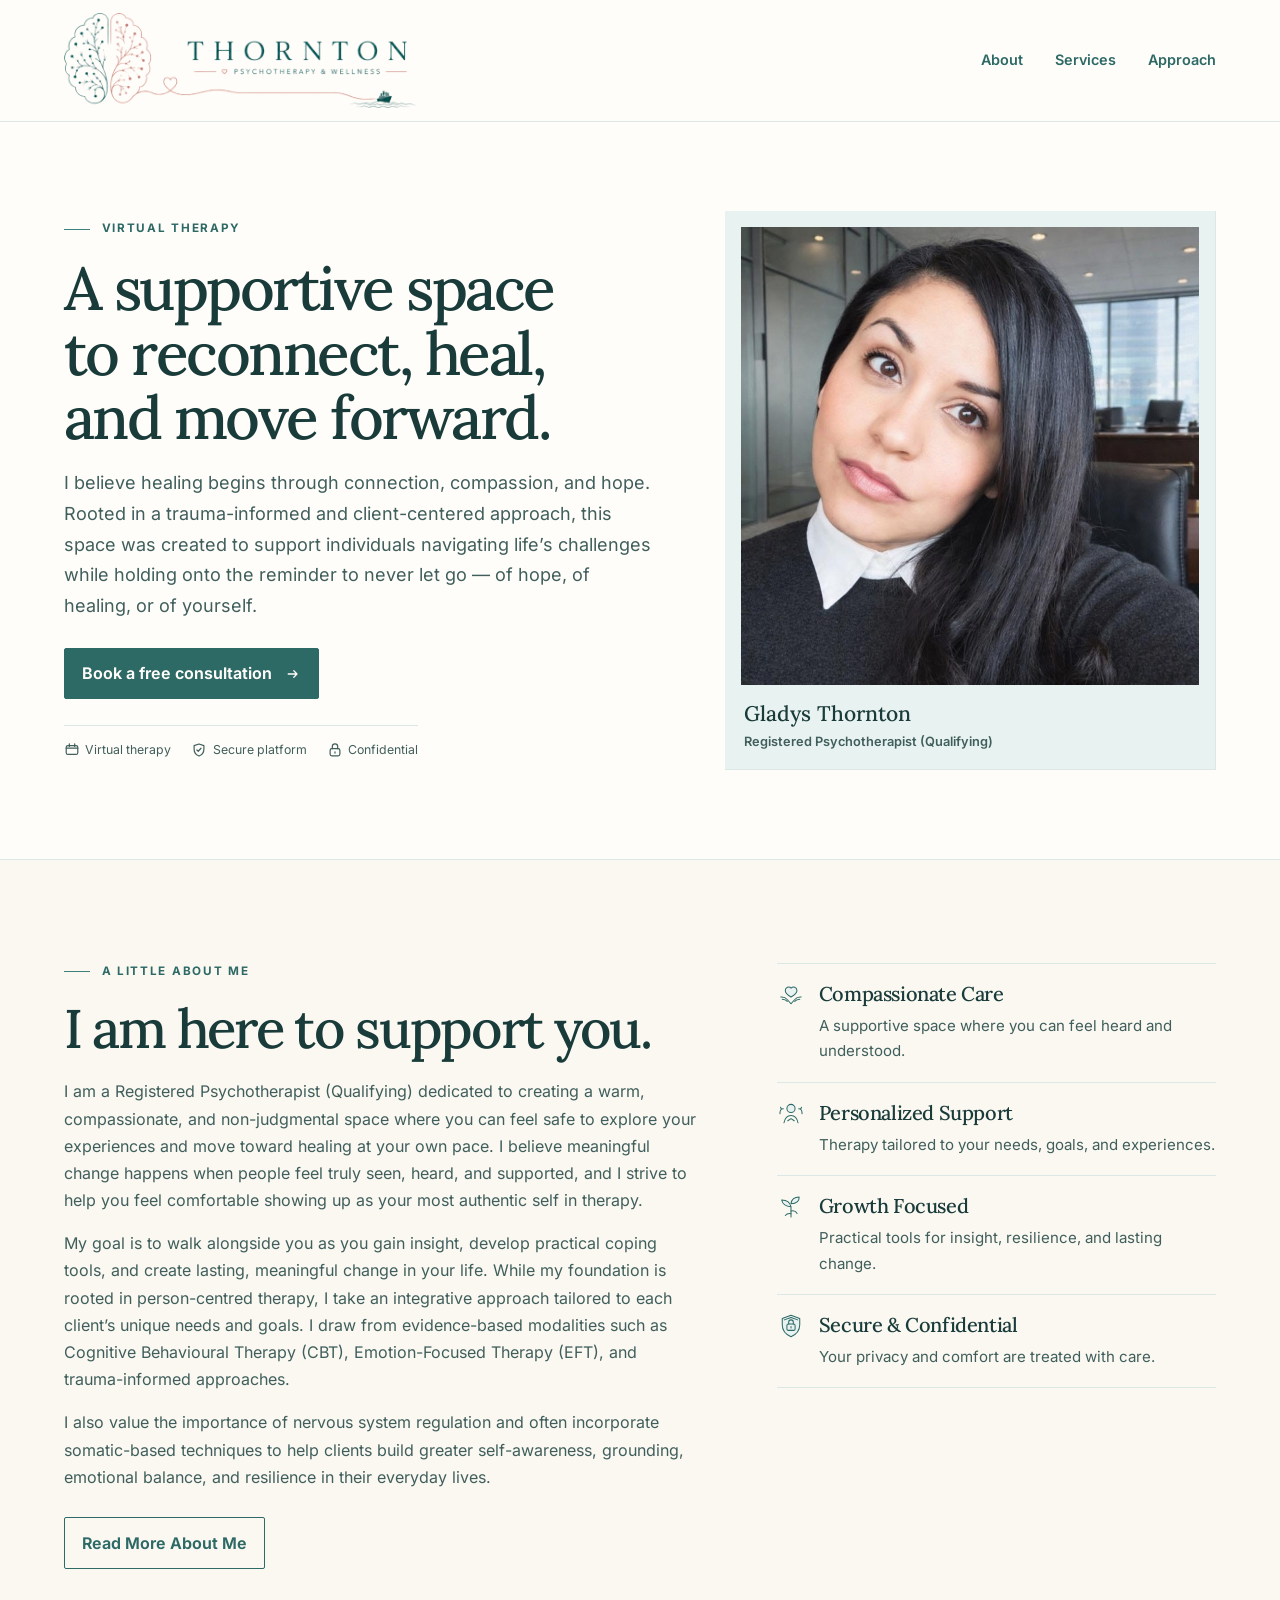
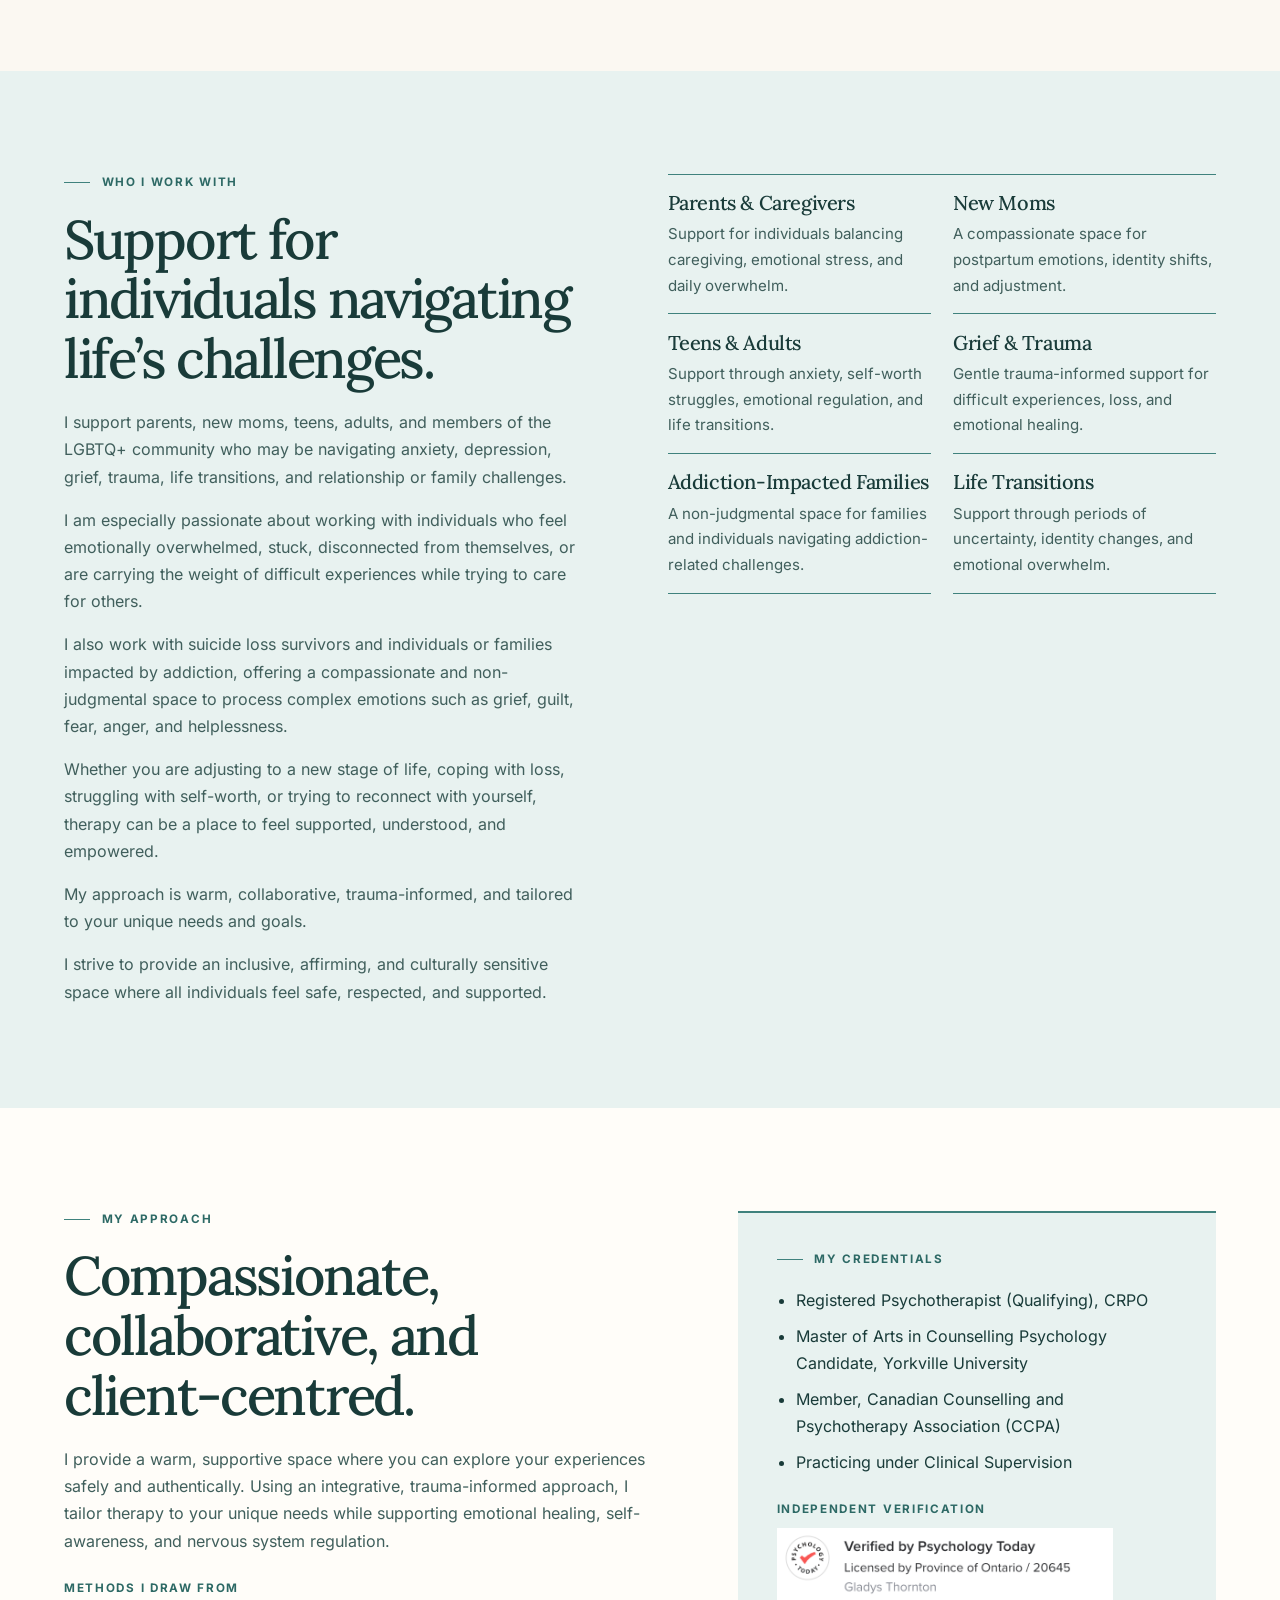
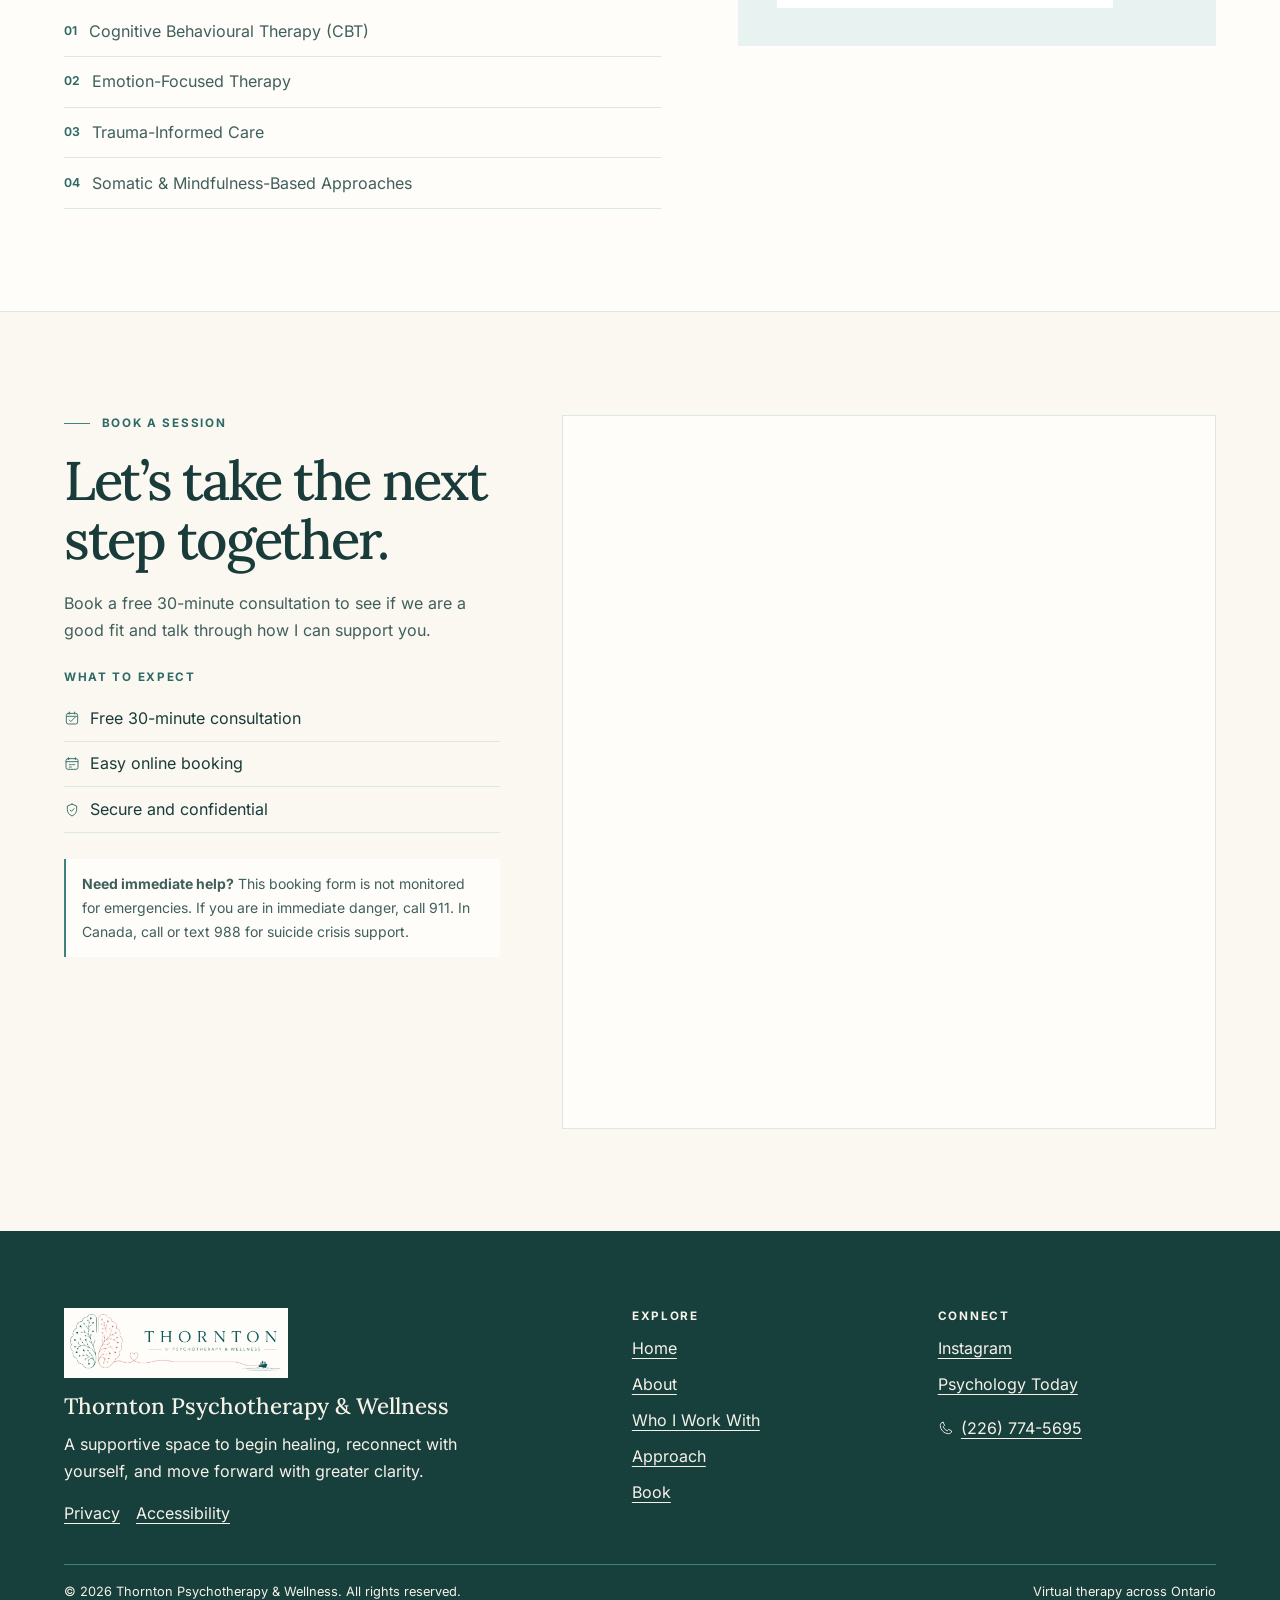
==== commit 6b0ca4ed: "Refine Thornton site presentation and enlarge the original logo" ====
--- a/index.html
+++ b/index.html
@@ -5,3488 +5,15 @@
   <meta name="viewport" content="width=device-width, initial-scale=1.0" />
   <title>Thornton Psychotherapy &amp; Wellness | Virtual Therapy</title>
   <meta name="description" content="Virtual therapy with Thornton Psychotherapy &amp; Wellness. Compassionate support for anxiety, depression, trauma, stress, relationships, and self-esteem." />
-  <link rel="preconnect" href="https://fonts.googleapis.com">
-  <link rel="preconnect" href="https://fonts.gstatic.com" crossorigin>
-  <link href="https://fonts.googleapis.com/css2?family=Inter:wght@400;500;600;700&family=Lora:wght@500;600&display=swap" rel="stylesheet">
-
-  <style>
-    :root {
-      --forest: #42614A;
-      --forest-dark: #2F4737;
-      --sage: #8FA884;
-      --sage-soft: #EEF3E8;
-      --cream: #FBF6EC;
-      --warm: #EFE2D0;
-      --text: #183D2A;
-      --muted: #657160;
-      --line: #DED5C6;
-      --white: #ffffff;
-      --shadow: 0 18px 50px rgba(63,98,74,.12);
-      --radius: 22px;
-    }
-
-    * { box-sizing: border-box; }
-    html { scroll-behavior: smooth; }
-
-    section[id] { scroll-margin-top: 128px; }
-
-    body {
-      margin: 0;
-      font-family: Inter, system-ui, -apple-system, BlinkMacSystemFont, "Segoe UI", sans-serif;
-      color: var(--text);
-      background:
-        radial-gradient(circle at 0% 25%, rgba(127,155,122,.12), transparent 22%),
-        radial-gradient(circle at 100% 55%, rgba(205,184,156,.16), transparent 22%),
-        var(--cream);
-      line-height: 1.65;
-      font-size: 15px;
-      overflow-x: hidden;
-    }
-
-    a { color: inherit; text-decoration: none; }
-
-    .leaf-left, .leaf-right {
-      position: fixed;
-      pointer-events: none;
-      z-index: 0;
-      opacity: .16;
-      background-repeat: no-repeat;
-      background-size: contain;
-    }
-
-    .leaf-left {
-      left: -35px;
-      bottom: 80px;
-      width: 240px;
-      height: 430px;
-      background-image: url("data:image/svg+xml,%3Csvg viewBox='0 0 200 400' xmlns='http://www.w3.org/2000/svg'%3E%3Cg fill='none' stroke='%237f9b7a' stroke-width='2.4' stroke-linecap='round'%3E%3Cpath d='M96 390 C96 300 110 210 102 0'/%3E%3Cpath d='M99 260 C66 236 42 220 20 190 C54 196 82 218 100 248'/%3E%3Cpath d='M103 205 C136 188 162 165 182 132 C148 139 120 162 103 194'/%3E%3Cpath d='M98 145 C64 125 40 104 18 72 C54 80 78 104 100 132'/%3E%3Cpath d='M104 90 C138 72 160 50 184 18 C150 28 126 50 102 78'/%3E%3C/g%3E%3C/svg%3E");
-    }
-
-    .leaf-right {
-      right: -45px;
-      top: 260px;
-      width: 280px;
-      height: 500px;
-      background-image: url("data:image/svg+xml,%3Csvg viewBox='0 0 240 480' xmlns='http://www.w3.org/2000/svg'%3E%3Cg fill='none' stroke='%237f9b7a' stroke-width='2.2' stroke-linecap='round'%3E%3Cpath d='M122 470 C120 360 136 240 122 0'/%3E%3Cpath d='M130 310 C166 286 196 260 220 226 C180 232 150 260 128 296'/%3E%3Cpath d='M120 240 C84 214 58 190 30 156 C70 164 98 192 124 224'/%3E%3Cpath d='M130 155 C164 132 188 106 210 70 C176 80 150 106 128 142'/%3E%3Cpath d='M116 95 C84 72 58 48 32 16 C68 24 96 50 120 82'/%3E%3C/g%3E%3C/svg%3E");
-    }
-
-    header, main, footer { position: relative; z-index: 1; }
-
-    .nav-wrap {
-      position: sticky;
-      top: 0;
-      z-index: 50;
-      background: rgba(251,247,239,.92);
-      backdrop-filter: blur(16px);
-      border-bottom: 1px solid var(--line);
-    }
-
-    .nav {
-      max-width: 1120px;
-      margin: 0 auto;
-      padding: 14px 20px;
-      display: flex;
-      align-items: center;
-      justify-content: space-between;
-      gap: 20px;
-      min-height: 88px;
-    }
-
-    .brand-logo {
-      display: block;
-      height: 68px;
-      width: auto;
-      max-width: 330px;
-      object-fit: contain;
-      border-radius: 4px;
-    }
-
-    .links {
-      display: flex;
-      align-items: center;
-      gap: 26px;
-      font-size: 13px;
-      font-weight: 650;
-      color: var(--text);
-    }
-
-    .btn {
-      display: inline-flex;
-      align-items: center;
-      justify-content: center;
-      min-height: 42px;
-      padding: 0 18px;
-      border-radius: 999px;
-      font-weight: 700;
-      font-size: 13px;
-      transition: transform .18s ease, box-shadow .18s ease;
-    }
-
-    .btn:hover { transform: translateY(-1px); }
-
-    .btn-primary {
-      color: #fff;
-      background: linear-gradient(135deg, var(--forest), var(--forest-dark));
-      box-shadow: 0 12px 25px rgba(63,98,74,.20);
-    }
-
-    .btn-outline {
-      color: var(--forest-dark);
-      border: 1px solid #bccbb6;
-      background: rgba(255,255,255,.68);
-    }
-
-    .hero {
-      background:
-        linear-gradient(90deg, rgba(251,247,239,.95) 0%, rgba(251,247,239,.74) 46%, rgba(244,234,220,.62) 100%),
-        radial-gradient(circle at 85% 18%, rgba(127,155,122,.22), transparent 27%);
-      border-bottom: 1px solid var(--line);
-      position: relative;
-      overflow: hidden;
-    }
-
-    .hero::before {
-      content: "";
-      position: absolute;
-      inset: 0;
-      opacity: .11;
-      background-image:
-        radial-gradient(ellipse at 8% 18%, rgba(127,155,122,.45), transparent 24%),
-        linear-gradient(120deg, transparent 0 74%, rgba(127,155,122,.18) 74% 75%, transparent 75%);
-      pointer-events: none;
-    }
-
-    .hero-inner {
-      max-width: 1120px;
-      margin: 0 auto;
-      padding: 64px 20px 60px;
-      display: grid;
-      grid-template-columns: 1.05fr .95fr;
-      gap: 54px;
-      align-items: center;
-      position: relative;
-      z-index: 1;
-    }
-
-    .eyebrow {
-      color: var(--forest);
-      font-size: 11px;
-      font-weight: 800;
-      letter-spacing: .18em;
-      text-transform: uppercase;
-      margin-bottom: 13px;
-    }
-
-    h1, h2 {
-      font-family: Lora, serif;
-      color: var(--text);
-      line-height: 1.12;
-      margin: 0;
-      letter-spacing: -.025em;
-    }
-
-    h1 { font-size: clamp(34px, 4.6vw, 52px); max-width: 570px; }
-    h2 { font-size: clamp(26px, 3vw, 36px); }
-
-    h3 {
-      margin: 0;
-      color: var(--text);
-      font-size: 15px;
-      line-height: 1.35;
-    }
-
-    p { color: var(--muted); margin: 0; }
-
-    .hero-text {
-      max-width: 535px;
-      margin-top: 18px;
-      font-size: 16px;
-    }
-
-    .hero-actions {
-      display: flex;
-      gap: 12px;
-      flex-wrap: wrap;
-      margin-top: 26px;
-    }
-
-    .trust-row {
-      display: flex;
-      flex-wrap: wrap;
-      gap: 12px;
-      margin-top: 22px;
-      color: var(--forest-dark);
-      font-size: 13px;
-      font-weight: 650;
-    }
-
-    .trust-row span {
-      background: rgba(255,255,255,.70);
-      border: 1px solid var(--line);
-      padding: 7px 11px;
-      border-radius: 999px;
-    }
-
-    .photo-card {
-      width: min(100%, 390px);
-      margin: 0 auto;
-      background: rgba(255,255,255,.86);
-      border: 1px solid var(--line);
-      border-radius: 30px;
-      padding: 14px;
-      box-shadow: var(--shadow);
-      position: relative;
-    }
-
-    .photo-card::before {
-      content: "";
-      position: absolute;
-      inset: 25px -18px -18px 38px;
-      border-radius: 30px;
-      background: var(--sage-soft);
-      z-index: -1;
-    }
-
-    .photo-card img {
-      display: block;
-      width: 100%;
-      height: 420px;
-      object-fit: cover;
-      object-position: center top;
-      border-radius: 22px;
-    }
-
-    .section { padding: 72px 20px; }
-    .soft { background: linear-gradient(180deg, rgba(255,255,255,.82) 0%, var(--cream) 100%); }
-    .wrap { max-width: 1120px; margin: 0 auto; }
-
-    .two {
-      display: grid;
-      grid-template-columns: .9fr 1.1fr;
-      gap: 56px;
-      align-items: start;
-    }
-
-    .lead { font-size: 15.5px; margin-top: 18px; max-width: 620px; }
-
-    .feature-grid {
-      display: grid;
-      grid-template-columns: 1fr 1fr;
-      gap: 16px;
-    }
-
-    .feature, .service-card, .info-box, .booking-side, .cal-box {
-      background: rgba(255,255,255,.86);
-      border: 1px solid var(--line);
-      border-radius: var(--radius);
-      box-shadow: 0 10px 28px rgba(63,98,74,.07);
-    }
-
-    .feature {
-      padding: 23px;
-      display: grid;
-      grid-template-columns: 42px 1fr;
-      gap: 15px;
-    }
-
-    .icon, .service-icon {
-      background: var(--sage-soft);
-      color: var(--forest-dark);
-      display: grid;
-      place-items: center;
-    }
-
-    .icon {
-      width: 42px;
-      height: 42px;
-      border-radius: 14px;
-      font-weight: 800;
-      font-size: 18px;
-    }
-
-    .feature p, .service-card p { margin-top: 7px; font-size: 13.5px; }
-
-    .center {
-      text-align: center;
-      max-width: 680px;
-      margin: 0 auto 34px;
-    }
-
-    .service-grid {
-      display: grid;
-      grid-template-columns: repeat(3, 1fr);
-      gap: 18px;
-    }
-
-    .service-card { padding: 24px; }
-
-    .service-icon {
-      width: 46px;
-      height: 46px;
-      border-radius: 16px;
-      font-size: 21px;
-      margin-bottom: 15px;
-    }
-
-    .split {
-      display: grid;
-      grid-template-columns: 1fr 1fr;
-      gap: 44px;
-      align-items: stretch;
-    }
-
-    .info-box { padding: 30px; }
-
-    .pill-row {
-      display: flex;
-      flex-wrap: wrap;
-      gap: 9px;
-      margin-top: 20px;
-    }
-
-    .pill {
-      border: 1px solid #d7cfbf;
-      background: var(--sage-soft);
-      color: var(--forest-dark);
-      border-radius: 999px;
-      padding: 7px 12px;
-      font-size: 12.5px;
-      font-weight: 650;
-    }
-
-    ul { margin: 18px 0 0; padding-left: 19px; color: var(--muted); }
-    li { margin-bottom: 8px; }
-
-    .booking-grid {
-      display: grid;
-      grid-template-columns: .82fr 1.18fr;
-      gap: 34px;
-      align-items: start;
-    }
-
-    .booking-side {
-      background: linear-gradient(180deg, var(--cream), #fff);
-      padding: 30px;
-    }
-
-    .booking-points {
-      display: grid;
-      gap: 12px;
-      margin-top: 24px;
-    }
-
-    .mini {
-      display: flex;
-      align-items: center;
-      gap: 11px;
-      background: #fff;
-      border: 1px solid var(--line);
-      border-radius: 15px;
-      padding: 13px 14px;
-      color: var(--text);
-      font-weight: 700;
-      font-size: 13px;
-    }
-
-    .cal-box { overflow: hidden; box-shadow: var(--shadow); }
-    .calendly-inline-widget { min-width: 320px; height: 690px; }
-
-    .cta {
-      background: linear-gradient(135deg, var(--forest-dark), var(--forest));
-      color: white;
-      padding: 30px 20px;
-    }
-
-    .cta .wrap {
-      display: flex;
-      align-items: center;
-      justify-content: space-between;
-      gap: 22px;
-    }
-
-    .cta strong {
-      font-family: Lora, serif;
-      font-size: clamp(22px, 3vw, 30px);
-      line-height: 1.2;
-      font-weight: 600;
-    }
-
-    .cta .btn { background: white; color: var(--forest-dark); white-space: nowrap; }
-
-    footer {
-      background: #253326;
-      color: rgba(255,255,255,.78);
-      padding: 30px 20px;
-      font-size: 13px;
-    }
-
-    .footer-inner {
-      max-width: 1120px;
-      margin: 0 auto;
-      display: flex;
-      justify-content: space-between;
-      gap: 18px;
-      flex-wrap: wrap;
-    }
-
-    @media (max-width: 960px) {
-      .links { display: none; }
-      .hero-inner, .two, .split, .booking-grid { grid-template-columns: 1fr; }
-      .photo-card { width: min(100%, 340px); }
-      .photo-card img { height: 360px; }
-      .service-grid { grid-template-columns: repeat(2, 1fr); }
-      .brand-logo { height: 58px; max-width: 270px; }
-    }
-
-    @media (max-width: 640px) {
-      body { font-size: 14px; }
-      .nav { padding: 12px 16px; min-height: 72px; }
-      .brand-logo { height: 48px; max-width: 215px; }
-      .nav .btn { display: none; }
-      .hero-inner { padding: 44px 18px 52px; gap: 34px; }
-      .hero-actions { flex-direction: column; }
-      .btn { width: 100%; }
-      .section { padding: 56px 18px; }
-      .feature-grid, .service-grid { grid-template-columns: 1fr; }
-      .info-box, .booking-side { padding: 24px; }
-      .cta .wrap { flex-direction: column; align-items: flex-start; }
-      .calendly-inline-widget { height: 660px; }
-      section[id] { scroll-margin-top: 98px; }
-    }
-  
-    /* Stronger warm nature theme accents */
-    body {
-      background:
-        radial-gradient(circle at 2% 20%, rgba(127,155,122,.20), transparent 24%),
-        radial-gradient(circle at 96% 48%, rgba(205,184,156,.22), transparent 24%),
-        linear-gradient(180deg, #fbf7ef 0%, #fffaf3 46%, #f3efe6 100%);
-    }
-
-    .hero {
-      background:
-        linear-gradient(90deg, rgba(251,247,239,.96) 0%, rgba(251,247,239,.78) 45%, rgba(238,243,232,.74) 100%),
-        radial-gradient(circle at 82% 16%, rgba(127,155,122,.30), transparent 30%),
-        radial-gradient(circle at 22% 80%, rgba(205,184,156,.24), transparent 28%);
-    }
-
-    .soft {
-      background:
-        linear-gradient(180deg, rgba(255,255,255,.86) 0%, rgba(251,247,239,.92) 100%),
-        radial-gradient(circle at 95% 40%, rgba(127,155,122,.16), transparent 24%);
-    }
-
-    .leaf-left,
-    .leaf-right {
-      opacity: .26;
-    }
-
-    .section:nth-of-type(3) {
-      background:
-        radial-gradient(circle at 92% 10%, rgba(127,155,122,.13), transparent 22%),
-        radial-gradient(circle at 6% 82%, rgba(205,184,156,.15), transparent 22%),
-        rgba(255,255,255,.76);
-    }
-
-    .feature,
-    .service-card,
-    .info-box,
-    .booking-side,
-    .cal-box {
-      background: rgba(255,255,255,.90);
-      border-color: #ddd3c4;
-    }
-
-    .icon,
-    .service-icon {
-      background: #edf3e7;
-      color: #3f624a;
-    }
-
-    .brand-logo {
-      background: transparent !important;
-      mix-blend-mode: multiply;
-    }
-
-    .nav-wrap {
-      background: rgba(251,247,239,.94);
-    }
-
-  
-    /* FINAL VISIBLE NATURE THEME UPDATE */
-    body {
-      background:
-        radial-gradient(circle at 0% 20%, rgba(143,168,132,.25), transparent 24%),
-        radial-gradient(circle at 100% 55%, rgba(222,213,198,.35), transparent 28%),
-        linear-gradient(180deg, #FBF6EC 0%, #FFFDF8 45%, #F3EFE6 100%) !important;
-    }
-
-    .nav-wrap {
-      background: rgba(251,246,236,.96) !important;
-      border-bottom: 1px solid #DED5C6 !important;
-    }
-
-    .brand-logo {
-      height: 68px !important;
-      max-width: 330px !important;
-      background: transparent !important;
-      object-fit: contain !important;
-    }
-
-    .hero {
-      background:
-        linear-gradient(90deg, rgba(251,246,236,.98) 0%, rgba(251,246,236,.86) 48%, rgba(239,226,208,.74) 100%),
-        radial-gradient(circle at 86% 16%, rgba(143,168,132,.34), transparent 32%) !important;
-      position: relative !important;
-      overflow: hidden !important;
-    }
-
-    .hero::after {
-      content: "";
-      position: absolute;
-      right: -15px;
-      top: 0;
-      width: 330px;
-      height: 100%;
-      opacity: .24;
-      pointer-events: none;
-      background-repeat: no-repeat;
-      background-size: contain;
-      background-position: right center;
-      background-image: url("data:image/svg+xml,%3Csvg viewBox='0 0 260 620' xmlns='http://www.w3.org/2000/svg'%3E%3Cg fill='none' stroke='%238FA884' stroke-width='4' stroke-linecap='round' stroke-linejoin='round'%3E%3Cpath d='M130 610 C128 480 150 330 132 20'/%3E%3Cpath d='M138 430 C178 402 214 372 248 330 C202 338 168 374 136 414'/%3E%3Cpath d='M128 340 C82 304 50 268 18 226 C66 238 100 276 132 322'/%3E%3Cpath d='M142 240 C184 210 214 176 246 132 C202 146 168 184 136 222'/%3E%3Cpath d='M120 154 C78 124 48 90 14 48 C62 60 96 96 124 136'/%3E%3C/g%3E%3C/svg%3E");
-    }
-
-    .hero h1,
-    h2 {
-      color: #183D2A !important;
-    }
-
-    .eyebrow {
-      color: #42614A !important;
-    }
-
-    .btn-primary {
-      background: linear-gradient(135deg, #5E7C56, #2F4737) !important;
-      box-shadow: 0 12px 25px rgba(47,71,55,.22) !important;
-    }
-
-    .btn-outline {
-      color: #2F4737 !important;
-      border-color: #AEBFA5 !important;
-      background: rgba(255,255,255,.70) !important;
-    }
-
-    .soft {
-      background:
-        linear-gradient(180deg, rgba(255,253,248,.90), rgba(251,246,236,.95)) !important;
-      position: relative !important;
-    }
-
-    .soft::before {
-      content: "";
-      position: absolute;
-      left: -28px;
-      top: 20px;
-      width: 180px;
-      height: 360px;
-      opacity: .30;
-      pointer-events: none;
-      background-repeat: no-repeat;
-      background-size: contain;
-      background-image: url("data:image/svg+xml,%3Csvg viewBox='0 0 190 380' xmlns='http://www.w3.org/2000/svg'%3E%3Cg fill='none' stroke='%238FA884' stroke-width='3' stroke-linecap='round' stroke-linejoin='round'%3E%3Cpath d='M92 370 C92 285 106 196 96 8'/%3E%3Cpath d='M98 254 C62 232 34 206 12 172 C50 180 78 210 98 242'/%3E%3Cpath d='M100 190 C136 168 162 138 178 104 C142 112 116 144 100 178'/%3E%3Cpath d='M92 128 C58 108 34 80 12 48 C50 58 74 90 96 118'/%3E%3C/g%3E%3C/svg%3E");
-    }
-
-    #services {
-      background:
-        radial-gradient(circle at 93% 10%, rgba(143,168,132,.18), transparent 22%),
-        radial-gradient(circle at 7% 80%, rgba(222,213,198,.22), transparent 24%),
-        rgba(255,253,248,.92) !important;
-    }
-
-    #services::after {
-      content: "";
-      position: absolute;
-      right: -40px;
-      top: 30px;
-      width: 230px;
-      height: 420px;
-      opacity: .28;
-      pointer-events: none;
-      background-repeat: no-repeat;
-      background-size: contain;
-      background-image: url("data:image/svg+xml,%3Csvg viewBox='0 0 220 420' xmlns='http://www.w3.org/2000/svg'%3E%3Cg fill='none' stroke='%238FA884' stroke-width='3' stroke-linecap='round' stroke-linejoin='round'%3E%3Cpath d='M108 410 C108 306 120 210 110 0'/%3E%3Cpath d='M114 300 C150 274 180 246 208 206 C166 214 136 250 112 286'/%3E%3Cpath d='M104 220 C66 190 40 160 14 122 C58 132 86 166 108 204'/%3E%3Cpath d='M116 138 C154 112 180 82 204 42 C162 54 136 90 112 124'/%3E%3C/g%3E%3C/svg%3E");
-    }
-
-    #approach {
-      background:
-        linear-gradient(90deg, rgba(66,97,74,.16) 0%, rgba(251,246,236,.94) 28%, rgba(251,246,236,.94) 100%) !important;
-    }
-
-    #book {
-      background:
-        radial-gradient(circle at 4% 18%, rgba(143,168,132,.22), transparent 24%),
-        linear-gradient(180deg, rgba(251,246,236,.96), rgba(255,253,248,.96)) !important;
-    }
-
-    .feature,
-    .service-card,
-    .info-box,
-    .booking-side,
-    .cal-box {
-      background: rgba(255,255,255,.90) !important;
-      border-color: #DED5C6 !important;
-      box-shadow: 0 14px 32px rgba(47,71,55,.09) !important;
-    }
-
-    .icon,
-    .service-icon {
-      background: #EEF3E8 !important;
-      color: #42614A !important;
-      border-radius: 999px !important;
-      box-shadow: inset 0 0 0 1px rgba(66,97,74,.10) !important;
-    }
-
-    .service-icon svg,
-    .icon svg {
-      width: 27px;
-      height: 27px;
-      stroke: currentColor;
-      fill: none;
-      stroke-width: 2.3;
-      stroke-linecap: round;
-      stroke-linejoin: round;
-    }
-
-    .pill {
-      background: #EEF3E8 !important;
-      border-color: #DED5C6 !important;
-      color: #2F4737 !important;
-    }
-
-    .cta {
-      background: linear-gradient(135deg, #2F4737, #5E7C56) !important;
-    }
-
-    footer {
-      background: #263326 !important;
-    }
-
-    @media (max-width: 640px) {
-      .brand-logo {
-        height: 66px !important;
-        max-width: 320px !important;
-      }
-
-      .hero-inner {
-        text-align: center !important;
-        padding-top: 36px !important;
-      }
-
-      .photo-card {
-        width: min(100%, 300px) !important;
-        padding: 10px !important;
-      }
-
-      .photo-card img {
-        height: 285px !important;
-      }
-
-      .service-grid,
-      .feature-grid,
-      .two,
-      .split,
-      .booking-grid {
-        grid-template-columns: 1fr !important;
-      }
-
-      .service-card {
-        display: grid !important;
-        grid-template-columns: 48px 1fr !important;
-        gap: 14px !important;
-        text-align: left !important;
-        align-items: center !important;
-      }
-
-      .service-card .service-icon {
-        margin: 0 !important;
-      }
-
-      .service-card p {
-        grid-column: 2 !important;
-      }
-    }
-
-  
-    /* Pastel green update + full services grid */
-    :root {
-      --forest: #6F9272 !important;
-      --forest-dark: #4F6F52 !important;
-      --sage: #AFC8A8 !important;
-      --sage-soft: #F1F7EE !important;
-      --cream: #FCF8F0 !important;
-      --warm: #F2E8D8 !important;
-      --text: #183D2A !important;
-      --muted: #687864 !important;
-      --line: #E4DDCF !important;
-    }
-
-    .btn-primary {
-      background: linear-gradient(135deg, #8FAF86, #5F8061) !important;
-      box-shadow: 0 12px 25px rgba(95,128,97,.18) !important;
-    }
-
-    .cta {
-      background: linear-gradient(135deg, #5F8061, #8FAF86) !important;
-    }
-
-    .icon,
-    .service-icon {
-      background: #F1F7EE !important;
-      color: #5F8061 !important;
-      border: 1px solid rgba(143,175,134,.18);
-    }
-
-    .feature,
-    .service-card,
-    .info-box,
-    .booking-side,
-    .cal-box {
-      border-color: #E4DDCF !important;
-      box-shadow: 0 12px 28px rgba(95,128,97,.07) !important;
-    }
-
-    .service-grid {
-      grid-template-columns: repeat(3, 1fr) !important;
-    }
-
-    @media (max-width: 960px) {
-      .service-grid {
-        grid-template-columns: repeat(2, minmax(0, 1fr)) !important;
-      }
-    }
-
-    @media (max-width: 640px) {
-      .service-grid {
-        grid-template-columns: 1fr !important;
-      }
-    }
-
-  
-/* Clean organization pass: smoother section flow without changing content */
-main {
-  overflow: hidden;
-}
-
-.hero-inner {
-  align-items: center !important;
-}
-
-.section {
-  border-top: 1px solid rgba(222,213,198,.55);
-}
-
-#about .wrap.two {
-  align-items: center;
-}
-
-#about .feature-grid {
-  gap: 18px;
-}
-
-#services .service-grid {
-  align-items: stretch;
-}
-
-#services .service-card {
-  min-height: 190px;
-}
-
-#approach .split {
-  align-items: stretch;
-}
-
-#approach .info-box,
-#book .booking-side {
-  height: 100%;
-}
-
-#book .booking-grid {
-  align-items: center;
-}
-
-.about-only-page {
-  padding-top: 130px !important;
-  min-height: calc(100vh - 160px);
-  display: flex;
-  align-items: center;
-}
-
-.about-only-page .split {
-  align-items: stretch;
-}
-
-.about-only-page .info-box {
-  min-height: 100%;
-}
-
-@media (max-width: 960px) {
-  .about-only-page {
-    padding-top: 95px !important;
-    min-height: auto;
-  }
-
-  .hero-inner {
-    gap: 34px !important;
-  }
-
-  .section {
-    padding-top: 62px;
-    padding-bottom: 62px;
-  }
-
-  #services .service-card {
-    min-height: auto;
-  }
-}
-
-@media (max-width: 640px) {
-  .hero-inner {
-    text-align: left !important;
-  }
-
-  .hero-actions {
-    align-items: stretch;
-  }
-
-  .trust-row {
-    justify-content: flex-start;
-  }
-
-  .about-only-page {
-    padding-top: 84px !important;
-  }
-
-  .about-only-page .info-box {
-    padding: 22px;
-  }
-}
-
-
-/* About section layout refinement */
-#about .wrap.two {
-  display: grid !important;
-  grid-template-columns: minmax(0, 1.1fr) minmax(360px, .9fr) !important;
-  gap: 54px !important;
-  align-items: start !important;
-}
-
-#about .feature-grid {
-  display: grid !important;
-  grid-template-columns: repeat(2, minmax(0, 1fr)) !important;
-  gap: 18px !important;
-  margin-top: 18px !important;
-  align-self: start !important;
-}
-
-#about .feature {
-  min-height: 185px;
-}
-
-#about .hero-actions {
-  margin-top: 28px;
-  margin-bottom: 18px;
-}
-
-@media (max-width: 1100px) {
-  #about .wrap.two {
-    grid-template-columns: 1fr !important;
-    gap: 34px !important;
-  }
-
-  #about .feature-grid {
-    max-width: 760px;
-  }
-}
-
-@media (max-width: 640px) {
-  #about .feature-grid {
-    grid-template-columns: 1fr !important;
-  }
-}
-
-
-/* ACTUAL FIX: About text left, cards neatly to the right */
-#about .about-fixed-grid {
-  display: grid !important;
-  grid-template-columns: minmax(420px, 0.95fr) minmax(430px, 1.05fr) !important;
-  gap: 56px !important;
-  align-items: start !important;
-}
-
-#about .about-copy {
-  max-width: 620px !important;
-}
-
-#about .about-copy .lead {
-  max-width: 100% !important;
-}
-
-#about .about-card-grid {
-  display: grid !important;
-  grid-template-columns: repeat(2, minmax(0, 1fr)) !important;
-  gap: 18px !important;
-  margin: 44px 0 0 0 !important;
-  align-self: start !important;
-  width: 100% !important;
-  max-width: none !important;
-}
-
-#about .about-card-grid .feature {
-  min-height: 172px !important;
-  padding: 24px !important;
-  display: grid !important;
-  grid-template-columns: 48px 1fr !important;
-  gap: 16px !important;
-  align-items: start !important;
-}
-
-#about .about-card-grid .icon {
-  width: 44px !important;
-  height: 44px !important;
-}
-
-#about .about-card-grid svg {
-  width: 24px !important;
-  height: 24px !important;
-  stroke: currentColor !important;
-  fill: none !important;
-  stroke-width: 2.25 !important;
-  stroke-linecap: round !important;
-  stroke-linejoin: round !important;
-}
-
-@media (max-width: 1050px) {
-  #about .about-fixed-grid {
-    grid-template-columns: 1fr !important;
-    gap: 34px !important;
-  }
-
-  #about .about-card-grid {
-    margin-top: 12px !important;
-    max-width: 760px !important;
-  }
-}
-
-@media (max-width: 640px) {
-  #about .about-card-grid {
-    grid-template-columns: 1fr !important;
-  }
-
-  #about .about-card-grid .feature {
-    min-height: auto !important;
-  }
-}
-
-
-/* Who I Work With section */
-.who-i-work-with {
-  background: linear-gradient(to bottom, rgba(247,243,235,.72), rgba(250,247,241,.96));
-}
-
-.who-grid {
-  display: grid;
-  grid-template-columns: minmax(0, 1fr) minmax(420px, .95fr);
-  gap: 54px;
-  align-items: start;
-}
-
-.who-copy {
-  max-width: 720px;
-}
-
-.who-cards {
-  display: grid;
-  grid-template-columns: repeat(2, minmax(0, 1fr));
-  gap: 18px;
-}
-
-.who-card {
-  background: rgba(255,255,255,.72);
-  border: 1px solid rgba(210,201,185,.45);
-  border-radius: 24px;
-  padding: 24px;
-  backdrop-filter: blur(6px);
-  box-shadow: 0 10px 30px rgba(28,58,42,.05);
-}
-
-.who-icon {
-  width: 54px;
-  height: 54px;
-  border-radius: 50%;
-  display: grid;
-  place-items: center;
-  background: rgba(162,185,151,.12);
-  color: #567158;
-  font-size: 22px;
-  margin-bottom: 16px;
-}
-
-.who-card h3 {
-  margin-bottom: 10px;
-  font-size: 1.05rem;
-}
-
-.who-card p {
-  margin: 0;
-  line-height: 1.7;
-}
-
-@media (max-width: 1100px) {
-  .who-grid {
-    grid-template-columns: 1fr;
-    gap: 36px;
-  }
-}
-
-@media (max-width: 680px) {
-  .who-cards {
-    grid-template-columns: 1fr;
-  }
-}
-
-
-/* Lighter pastel green palette update */
-:root {
-  --forest: #8FAF86 !important;
-  --forest-dark: #6F9272 !important;
-  --sage: #BFD4B8 !important;
-  --sage-soft: #F4F9F1 !important;
-  --cream: #FCF8F0 !important;
-  --warm: #F3EBDD !important;
-  --text: #244734 !important;
-  --muted: #73826D !important;
-  --line: #E8E1D3 !important;
-}
-
-body {
-  color: #244734 !important;
-}
-
-h1, h2, h3,
-.brand-main,
-.links,
-.nav a {
-  color: #244734 !important;
-}
-
-.eyebrow {
-  color: #7FA174 !important;
-}
-
-p, .lead {
-  color: #73826D !important;
-}
-
-.btn-primary,
-.nav-button,
-.button-primary {
-  background: linear-gradient(135deg, #A9C79D, #83A879) !important;
-  box-shadow: 0 12px 25px rgba(143,175,134,.18) !important;
-}
-
-.btn-outline,
-.button-secondary {
-  color: #6F9272 !important;
-  border-color: #D7E5D0 !important;
-  background: rgba(255,255,255,.74) !important;
-}
-
-.icon,
-.service-icon,
-.who-icon,
-.big-icon {
-  background: #F4F9F1 !important;
-  color: #7FA174 !important;
-  border-color: rgba(143,175,134,.16) !important;
-}
-
-.feature,
-.service-card,
-.info-box,
-.booking-side,
-.cal-box,
-.card,
-.mini,
-.who-card {
-  border-color: #E8E1D3 !important;
-  box-shadow: 0 12px 28px rgba(143,175,134,.07) !important;
-}
-
-.pill {
-  background: #F4F9F1 !important;
-  border-color: #DDEAD7 !important;
-  color: #6F9272 !important;
-}
-
-.hero {
-  background:
-    linear-gradient(90deg, rgba(252,248,240,.97) 0%, rgba(252,248,240,.88) 47%, rgba(244,249,241,.78) 100%),
-    radial-gradient(circle at 86% 16%, rgba(191,212,184,.38), transparent 30%) !important;
-}
-
-.soft {
-  background:
-    linear-gradient(180deg, rgba(255,253,248,.92), rgba(252,248,240,.96)) !important;
-}
-
-.who-i-work-with {
-  background: linear-gradient(to bottom, rgba(252,248,240,.78), rgba(244,249,241,.88)) !important;
-}
-
-.cta,
-.cta-band {
-  background: linear-gradient(135deg, #7FA174, #A9C79D) !important;
-}
-
-footer {
-  background: #6F9272 !important;
-}
-
-.back-link {
-  color: #6F9272 !important;
-}
-
-.menu-toggle span {
-  background: #6F9272 !important;
-}
-
-
-
-
-/* Smooth homepage flow after removing services section */
-#who-i-work-with {
-  border-top: none !important;
-  padding-top: 72px !important;
-}
-
-#about {
-  padding-bottom: 76px !important;
-}
-
-#approach {
-  padding-top: 76px !important;
-}
-
-
-/* Enhanced polish: dividers, animations, modal booking, mobile CTA, footer */
-.section {
-  position: relative;
-}
-
-.section::before {
-  content: "";
-  position: absolute;
-  top: -1px;
-  left: 50%;
-  width: min(1120px, calc(100% - 40px));
-  height: 1px;
-  transform: translateX(-50%);
-  background: linear-gradient(90deg, transparent, rgba(143,175,134,.35), transparent);
-}
-
-.soft::after,
-.who-i-work-with::after {
-  content: "";
-  position: absolute;
-  left: 50%;
-  bottom: -28px;
-  width: 160px;
-  height: 56px;
-  transform: translateX(-50%);
-  opacity: .18;
-  pointer-events: none;
-  background-repeat: no-repeat;
-  background-size: contain;
-  background-image: url("data:image/svg+xml,%3Csvg viewBox='0 0 180 60' xmlns='http://www.w3.org/2000/svg'%3E%3Cg fill='none' stroke='%238FAF86' stroke-width='2' stroke-linecap='round'%3E%3Cpath d='M10 30 C50 5 130 5 170 30'/%3E%3Cpath d='M42 25 C42 15 50 9 60 10 C58 22 52 28 42 25Z'/%3E%3Cpath d='M138 25 C138 15 130 9 120 10 C122 22 128 28 138 25Z'/%3E%3C/g%3E%3C/svg%3E");
-}
-
-.hero,
-.feature,
-.info-box,
-.who-card,
-.booking-side,
-.cal-box,
-.cta {
-  animation: softFadeUp .7s ease both;
-}
-
-.feature:nth-child(2),
-.who-card:nth-child(2) { animation-delay: .07s; }
-.feature:nth-child(3),
-.who-card:nth-child(3) { animation-delay: .12s; }
-.feature:nth-child(4),
-.who-card:nth-child(4) { animation-delay: .17s; }
-
-@keyframes softFadeUp {
-  from {
-    opacity: 0;
-    transform: translateY(14px);
-  }
-  to {
-    opacity: 1;
-    transform: translateY(0);
-  }
-}
-
-.enhanced-footer {
-  display: grid !important;
-  grid-template-columns: 1.25fr .9fr .9fr;
-  gap: 28px;
-  align-items: start;
-}
-
-.footer-brand p {
-  margin: 6px 0 0;
-  color: rgba(255,255,255,.78) !important;
-}
-
-.footer-links,
-.footer-social {
-  display: grid;
-  gap: 8px;
-}
-
-.footer-links a,
-.footer-social a {
-  color: rgba(255,255,255,.86);
-  text-decoration: none;
-}
-
-.footer-links a:hover,
-.footer-social a:hover {
-  color: #fff;
-}
-
-.footer-bottom {
-  grid-column: 1 / -1;
-  padding-top: 20px;
-  margin-top: 6px;
-  border-top: 1px solid rgba(255,255,255,.16);
-  color: rgba(255,255,255,.68);
-}
-
-@media (prefers-reduced-motion: reduce) {
-  .hero,
-  .feature,
-  .info-box,
-  .who-card,
-  .booking-side,
-  .cal-box,
-  .cta {
-    animation: none !important;
-  }
-}
-
-@media (max-width: 800px) {
-  .enhanced-footer {
-    grid-template-columns: 1fr !important;
-    text-align: left;
-  }
-
-}
-
-
-/* Mother's Day inspired blush + sage theme */
-:root {
-  --forest: #7F9272 !important;
-  --forest-dark: #697B5F !important;
-  --sage: #B7C4A4 !important;
-  --sage-soft: #F3F2E6 !important;
-  --cream: #FFF7F1 !important;
-  --warm: #F8E4E5 !important;
-  --text: #2F3442 !important;
-  --muted: #756F68 !important;
-  --line: #E9D4D1 !important;
-
-  --pink: #55B8B6 !important;
-  --pink-soft: #DDF4F3 !important;
-  --rose: #3C9F9D !important;
-  --navy-soft: #2F3442 !important;
-}
-
-body {
-  color: #2F3442 !important;
-  background:
-    radial-gradient(circle at 0% 18%, rgba(183,196,164,.24), transparent 24%),
-    radial-gradient(circle at 100% 54%, rgba(247,221,225,.40), transparent 28%),
-    linear-gradient(180deg, #FFF7F1 0%, #FFFDF8 45%, #F8E4E5 100%) !important;
-}
-
-h1, h2, h3,
-.brand-main,
-.links,
-.nav a {
-  color: #2F3442 !important;
-}
-
-.eyebrow {
-  color: #3C9F9D !important;
-}
-
-p, .lead {
-  color: #756F68 !important;
-}
-
-.nav-wrap,
-.topbar {
-  background: rgba(255,247,241,.95) !important;
-  border-bottom: 1px solid #E9D4D1 !important;
-}
-
-.brand-logo {
-  content: url("./assets/site-logo.png") !important;
-  background: transparent !important;
-}
-
-.hero {
-  background:
-    linear-gradient(90deg, rgba(255,247,241,.97) 0%, rgba(255,247,241,.88) 47%, rgba(247,221,225,.74) 100%),
-    radial-gradient(circle at 86% 16%, rgba(183,196,164,.32), transparent 30%) !important;
-}
-
-.hero::after {
-  opacity: .16 !important;
-}
-
-.btn-primary,
-.nav-button,
-.button-primary {
-  background: linear-gradient(135deg, #55B8B6, #3C9F9D) !important;
-  color: #ffffff !important;
-  box-shadow: 0 12px 25px rgba(198,111,126,.20) !important;
-}
-
-.btn-outline,
-.button-secondary {
-  color: #3C9F9D !important;
-  border-color: #E8BFC5 !important;
-  background: rgba(255,255,255,.74) !important;
-}
-
-    .btn-outline { box-shadow: none !important; }
-
-.trust-row span {
-  background: rgba(255,255,255,.70) !important;
-  border-color: #E9D4D1 !important;
-  color: #697B5F !important;
-}
-
-.soft {
-  background:
-    linear-gradient(180deg, rgba(255,253,248,.94), rgba(255,247,241,.96)) !important;
-}
-
-.who-i-work-with {
-  background: linear-gradient(to bottom, rgba(255,247,241,.82), rgba(247,221,225,.42)) !important;
-}
-
-.feature,
-.service-card,
-.info-box,
-.booking-side,
-.cal-box,
-.card,
-.mini,
-.who-card {
-  background: rgba(255,255,255,.86) !important;
-  border-color: #E9D4D1 !important;
-  box-shadow: 0 12px 28px rgba(198,111,126,.07) !important;
-}
-
-.icon,
-.service-icon,
-.who-icon,
-.big-icon {
-  background: #DDF4F3 !important;
-  color: #3C9F9D !important;
-  border-color: rgba(198,111,126,.18) !important;
-}
-
-.pill {
-  background: #F3F2E6 !important;
-  border-color: #DCE2CF !important;
-  color: #697B5F !important;
-}
-
-#approach {
-  background:
-    linear-gradient(90deg, rgba(247,221,225,.28) 0%, rgba(255,247,241,.95) 30%, rgba(255,247,241,.95) 100%) !important;
-}
-
-#book {
-  background:
-    radial-gradient(circle at 4% 18%, rgba(247,221,225,.26), transparent 24%),
-    linear-gradient(180deg, rgba(255,247,241,.96), rgba(255,253,248,.96)) !important;
-}
-
-.cta,
-.cta-band {
-  background: linear-gradient(135deg, #3C9F9D, #7F9272) !important;
-}
-
-footer,
-.site-footer {
-  background: #697B5F !important;
-}
-
-.mobile-floating-book {
-  background: linear-gradient(135deg, #55B8B6, #3C9F9D) !important;
-  color: #ffffff !important;
-  box-shadow: 0 16px 36px rgba(198,111,126,.28) !important;
-}
-
-.back-link {
-  color: #3C9F9D !important;
-}
-
-.menu-toggle span {
-  background: #3C9F9D !important;
-}
-
-
-
-/* Subtle decorative blush botanical accents */
-.section::before {
-  background: linear-gradient(90deg, transparent, rgba(198,111,126,.24), transparent) !important;
-}
-
-.soft::after,
-.who-i-work-with::after {
-  opacity: .22 !important;
-  background-image: url("data:image/svg+xml,%3Csvg viewBox='0 0 180 60' xmlns='http://www.w3.org/2000/svg'%3E%3Cg fill='none' stroke='%23C66F7E' stroke-width='2' stroke-linecap='round'%3E%3Cpath d='M10 30 C50 5 130 5 170 30'/%3E%3Cpath d='M42 25 C42 15 50 9 60 10 C58 22 52 28 42 25Z'/%3E%3Cpath d='M138 25 C138 15 130 9 120 10 C122 22 128 28 138 25Z'/%3E%3C/g%3E%3C/svg%3E") !important;
-}
-
-@media (max-width: 800px) {
-  .mobile-floating-book {
-    background: linear-gradient(135deg, #55B8B6, #3C9F9D) !important;
-  }
-}
-
-
-/* Notebook-inspired teal palette */
-:root {
-  --forest: #55B8B6 !important;
-  --forest-dark: #3C9F9D !important;
-  --sage: #8FD4D2 !important;
-  --sage-soft: #DDF4F3 !important;
-  --cream: #FAFDFC !important;
-  --warm: #EEF9F8 !important;
-  --text: #284544 !important;
-  --muted: #6A7F7E !important;
-  --line: #D7ECEB !important;
-
-  --pink: #55B8B6 !important;
-  --pink-soft: #DDF4F3 !important;
-  --rose: #3C9F9D !important;
-  --navy-soft: #284544 !important;
-}
-
-body {
-  background:
-    radial-gradient(circle at 0% 18%, rgba(85,184,182,.12), transparent 24%),
-    radial-gradient(circle at 100% 54%, rgba(85,184,182,.14), transparent 28%),
-    linear-gradient(180deg, #FAFDFC 0%, #FFFFFF 45%, #EEF9F8 100%) !important;
-}
-
-.brand-logo {
-  content: url("./assets/site-logo.png") !important;
-}
-
-.btn-primary,
-.nav-button,
-.button-primary,
-.mobile-floating-book {
-  background: linear-gradient(135deg, #55B8B6, #3C9F9D) !important;
-  box-shadow: 0 12px 25px rgba(85,184,182,.20) !important;
-}
-
-.btn-outline,
-.button-secondary {
-  color: #3C9F9D !important;
-  border-color: #BFE5E4 !important;
-}
-
-.icon,
-.service-icon,
-.who-icon,
-.big-icon {
-  background: #DDF4F3 !important;
-  color: #3C9F9D !important;
-}
-
-.feature,
-.service-card,
-.info-box,
-.booking-side,
-.cal-box,
-.card,
-.mini,
-.who-card {
-  border-color: #D7ECEB !important;
-  box-shadow: 0 12px 28px rgba(85,184,182,.07) !important;
-}
-
-.soft,
-.who-i-work-with {
-  background: linear-gradient(180deg, rgba(250,253,252,.95), rgba(238,249,248,.95)) !important;
-}
-
-footer,
-.site-footer {
-  background: #3C9F9D !important;
-}
-
-.eyebrow,
-.back-link,
-.menu-toggle span {
-  color: #3C9F9D !important;
-}
-
-.section::before {
-  background: linear-gradient(90deg, transparent, rgba(85,184,182,.28), transparent) !important;
-}
-
-
-/* Replace teal nav highlight with soft glow */
-.nav a,
-.links a {
-  position: relative;
-  transition: all .22s ease;
-  border-radius: 12px;
-}
-
-.nav a:hover,
-.links a:hover,
-.nav a:focus-visible,
-.links a:focus-visible,
-.nav a.active,
-.links a.active {
-  background: transparent !important;
-  box-shadow:
-    0 0 0 6px rgba(85,184,182,.08),
-    0 6px 18px rgba(85,184,182,.12) !important;
-  color: #284544 !important;
-}
-
-.nav a::before,
-.links a::before {
-  display: none !important;
-}
-
-
-/* Psychology Today verification badge */
-.verified-badge-wrap {
-  margin-bottom: 28px;
-}
-
-.verified-badge {
-  display: block;
-  width: min(100%, 560px);
-  height: auto;
-  border-radius: 18px;
-  background: rgba(255,255,255,.82);
-  box-shadow: 0 10px 28px rgba(0,0,0,.06);
-}
-
-@media (max-width: 700px) {
-  .verified-badge-wrap {
-    margin-bottom: 22px;
-  }
-
-  .verified-badge {
-    width: 100%;
-    border-radius: 14px;
-  }
-}
-
-
-.footer-phone {
-  margin-top: 10px;
-}
-
-.footer-phone a {
-  color: rgba(255,255,255,.9);
-  text-decoration: none;
-  font-weight: 600;
-  letter-spacing: 0.2px;
-}
-
-.footer-phone a:hover {
-  color: #ffffff;
-}
-
-
-    /* FINAL LOGO REPLACEMENT */
-    .brand-logo {
-      content: url("./assets/site-logo.png");
-      height: 78px !important;
-      width: auto !important;
-      max-width: 560px !important;
-      object-fit: contain !important;
-      display: block !important;
-      background: transparent !important;
-    }
-
-    .nav {
-      min-height: 104px !important;
-    }
-
-    @media (max-width: 960px) {
-      .brand-logo {
-        height: 64px !important;
-        max-width: 390px !important;
-      }
-
-      .nav {
-        min-height: 88px !important;
-      }
-    }
-
-    @media (max-width: 640px) {
-      .brand-logo {
-        height: 56px !important;
-        max-width: 320px !important;
-      }
-
-      .nav {
-        min-height: 78px !important;
-      }
-    }
-
-  
-    /* Center logo only on mobile */
-    @media (max-width: 640px) {
-      .nav {
-        justify-content: center !important;
-        display: flex !important;
-        align-items: center !important;
-        text-align: center !important;
-      }
-
-      .nav > a:first-child {
-        margin-left: auto !important;
-        margin-right: auto !important;
-        display: flex !important;
-        justify-content: center !important;
-        align-items: center !important;
-      }
-
-      .brand-logo {
-        margin-left: auto !important;
-        margin-right: auto !important;
-        display: block !important;
-      }
-    }
-
-  
-    /* FINAL UPDATED PSYCHOTHERAPY & WELLNESS LOGO */
-    .brand-logo {
-      content: url("./assets/site-logo.png") !important;
-      height: 78px !important;
-      width: auto !important;
-      max-width: 560px !important;
-      object-fit: contain !important;
-      display: block !important;
-      background: transparent !important;
-    }
-
-    @media (max-width: 960px) {
-      .brand-logo {
-        height: 64px !important;
-        max-width: 390px !important;
-      }
-    }
-
-    @media (max-width: 640px) {
-      .nav {
-        justify-content: center !important;
-        display: flex !important;
-        align-items: center !important;
-      }
-
-      .nav > a:first-child {
-        margin-left: auto !important;
-        margin-right: auto !important;
-        display: flex !important;
-        justify-content: center !important;
-        align-items: center !important;
-      }
-
-      .brand-logo {
-        height: 56px !important;
-        max-width: 320px !important;
-        margin-left: auto !important;
-        margin-right: auto !important;
-      }
-    }
-
-  
-    /* FINAL THORNTON-ONLY LOGO */
-    .brand-logo {
-      content: url("./assets/site-logo.png") !important;
-      height: 78px !important;
-      width: auto !important;
-      max-width: 560px !important;
-      object-fit: contain !important;
-      display: block !important;
-      background: transparent !important;
-    }
-
-    @media (max-width: 960px) {
-      .brand-logo {
-        height: 64px !important;
-        max-width: 390px !important;
-      }
-    }
-
-    @media (max-width: 640px) {
-      .nav {
-        justify-content: center !important;
-        display: flex !important;
-        align-items: center !important;
-      }
-
-      .nav > a:first-child {
-        margin-left: auto !important;
-        margin-right: auto !important;
-        display: flex !important;
-        justify-content: center !important;
-        align-items: center !important;
-      }
-
-      .brand-logo {
-        height: 56px !important;
-        max-width: 320px !important;
-        margin-left: auto !important;
-        margin-right: auto !important;
-      }
-    }
-
-  
-    /* Mobile logo sizing + centering */
-    @media (max-width: 640px) {
-      .nav {
-        justify-content: center !important;
-        align-items: center !important;
-        min-height: 104px !important;
-        padding: 12px 10px !important;
-      }
-
-      .nav > a:first-child {
-        display: flex !important;
-        justify-content: center !important;
-        align-items: center !important;
-        width: 100% !important;
-        margin: 0 auto !important;
-      }
-
-      .brand-logo {
-        height: 86px !important;
-        max-width: 94vw !important;
-        width: auto !important;
-        object-fit: contain !important;
-        margin: 0 auto !important;
-        display: block !important;
-      }
-    }
-
-    @media (max-width: 420px) {
-      .brand-logo {
-        height: 78px !important;
-        max-width: 96vw !important;
-      }
-
-      .nav {
-        min-height: 98px !important;
-      }
-    }
-
-  
-    /* Larger desktop + mobile logo */
-    .brand-logo {
-      height: 112px !important;
-      max-width: 760px !important;
-      width: auto !important;
-      object-fit: contain !important;
-      display: block !important;
-    }
-
-    .nav {
-      min-height: 122px !important;
-      padding-top: 10px !important;
-      padding-bottom: 10px !important;
-    }
-
-    @media (max-width: 960px) {
-      .brand-logo {
-        height: 82px !important;
-        max-width: 520px !important;
-      }
-
-      .nav {
-        min-height: 98px !important;
-      }
-    }
-
-    @media (max-width: 640px) {
-      .nav {
-        justify-content: center !important;
-        align-items: center !important;
-        min-height: 108px !important;
-      }
-
-      .nav > a:first-child {
-        width: 100% !important;
-        display: flex !important;
-        justify-content: center !important;
-      }
-
-      .brand-logo {
-        height: 92px !important;
-        max-width: 96vw !important;
-        margin: 0 auto !important;
-      }
-    }
-
-  
-    /* Reliable logo path fix for all pages */
-    .brand-logo {
-      content: url("./assets/site-logo.png") !important;
-      height: 112px !important;
-      max-width: 760px !important;
-      width: auto !important;
-      object-fit: contain !important;
-      display: block !important;
-      background: transparent !important;
-    }
-
-    @media (max-width: 960px) {
-      .brand-logo {
-        height: 82px !important;
-        max-width: 520px !important;
-      }
-    }
-
-    @media (max-width: 640px) {
-      .nav {
-        justify-content: center !important;
-        align-items: center !important;
-        min-height: 108px !important;
-      }
-
-      .nav > a:first-child {
-        width: 100% !important;
-        display: flex !important;
-        justify-content: center !important;
-      }
-
-      .brand-logo {
-        height: 92px !important;
-        max-width: 96vw !important;
-        margin: 0 auto !important;
-      }
-    }
-    
-  
-    /* Soft professional polish: less saturated colors, subtle glass, smoother hover transitions */
-    :root {
-      --soft-accent: #6FA9A4 !important;
-      --soft-accent-dark: #5A8F8A !important;
-      --soft-accent-light: rgba(111, 169, 164, 0.12) !important;
-      --soft-blush: rgba(214, 164, 154, 0.10) !important;
-      --glass-bg: rgba(255, 255, 255, 0.58) !important;
-      --glass-border: rgba(255, 255, 255, 0.54) !important;
-      --soft-shadow: 0 14px 36px rgba(36, 62, 58, 0.08) !important;
-      --soft-shadow-hover: 0 20px 46px rgba(36, 62, 58, 0.12) !important;
-    }
-
-    body {
-      background:
-        radial-gradient(circle at 18% 18%, var(--soft-accent-light), transparent 28%),
-        radial-gradient(circle at 84% 20%, var(--soft-blush), transparent 26%),
-        linear-gradient(180deg, #fffaf5 0%, #fbf5ef 48%, #f8efe7 100%) !important;
-    }
-
-    .nav-wrap {
-      background: rgba(255, 250, 245, 0.78) !important;
-      backdrop-filter: blur(14px) saturate(115%) !important;
-      -webkit-backdrop-filter: blur(14px) saturate(115%) !important;
-      border-bottom: 1px solid rgba(220, 205, 192, 0.45) !important;
-      box-shadow: 0 8px 24px rgba(36, 62, 58, 0.04) !important;
-    }
-
-    .hero {
-      background:
-        radial-gradient(circle at 82% 22%, rgba(111, 169, 164, 0.14), transparent 28%),
-        radial-gradient(circle at 12% 82%, rgba(214, 164, 154, 0.10), transparent 26%),
-        linear-gradient(110deg, rgba(255,250,245,.92), rgba(251,245,239,.78)) !important;
-    }
-
-    .btn,
-    .btn-primary,
-    .nav-button,
-    .button-primary,
-    .button-secondary,
-    a[class*="btn"] {
-      background: linear-gradient(135deg, var(--soft-accent), var(--soft-accent-dark)) !important;
-      border: 1px solid rgba(255,255,255,.45) !important;
-      color: #fff !important;
-      box-shadow: 0 10px 24px rgba(90, 143, 138, 0.16) !important;
-      transition:
-        transform .28s cubic-bezier(.22,.61,.36,1),
-        box-shadow .28s cubic-bezier(.22,.61,.36,1),
-        filter .28s ease,
-        background .28s ease,
-        border-color .28s ease !important;
-      will-change: transform;
-    }
-
-    .btn:hover,
-    .btn-primary:hover,
-    .nav-button:hover,
-    .button-primary:hover,
-    .button-secondary:hover,
-    a[class*="btn"]:hover {
-      transform: translateY(-2px) !important;
-      box-shadow: 0 16px 34px rgba(90, 143, 138, 0.22) !important;
-      filter: brightness(1.02) saturate(.96) !important;
-    }
-
-    .btn:active,
-    .btn-primary:active,
-    a[class*="btn"]:active {
-      transform: translateY(0) scale(.99) !important;
-    }
-
-    .feature,
-    .service-card,
-    .info-box,
-    .booking-side,
-    .cal-box,
-    .card,
-    .mini,
-    .pill,
-    .trust-row span {
-      background: var(--glass-bg) !important;
-      backdrop-filter: blur(12px) saturate(112%) !important;
-      -webkit-backdrop-filter: blur(12px) saturate(112%) !important;
-      border-color: var(--glass-border) !important;
-      box-shadow: var(--soft-shadow) !important;
-      transition:
-        transform .32s cubic-bezier(.22,.61,.36,1),
-        box-shadow .32s cubic-bezier(.22,.61,.36,1),
-        background-color .32s ease,
-        border-color .32s ease !important;
-    }
-
-    .feature:hover,
-    .service-card:hover,
-    .info-box:hover,
-    .card:hover {
-      transform: translateY(-4px) !important;
-      background: rgba(255, 255, 255, 0.68) !important;
-      border-color: rgba(111, 169, 164, 0.22) !important;
-      box-shadow: var(--soft-shadow-hover) !important;
-    }
-
-    .service-icon,
-    .icon {
-      background: rgba(111, 169, 164, 0.10) !important;
-      color: #5A8F8A !important;
-      box-shadow: inset 0 0 0 1px rgba(111, 169, 164, 0.12) !important;
-      transition: background-color .28s ease, transform .28s ease, color .28s ease !important;
-    }
-
-    .service-card:hover .service-icon,
-    .feature:hover .icon {
-      transform: scale(1.04) !important;
-      background: rgba(111, 169, 164, 0.15) !important;
-    }
-
-    .photo-card {
-      box-shadow: 0 20px 52px rgba(36, 62, 58, 0.12) !important;
-    }
-
-    .cta {
-      background: linear-gradient(135deg, #5A8F8A, #6FA9A4) !important;
-    }
-
-    @media (prefers-reduced-motion: reduce) {
-      .btn,
-      .service-card,
-      .feature,
-      .info-box,
-      .card,
-      .service-icon,
-      .icon {
-        transition: none !important;
-      }
-
-      .btn:hover,
-      .service-card:hover,
-      .feature:hover,
-      .info-box:hover,
-      .card:hover {
-        transform: none !important;
-      }
-    }
-
-  
-    /* Subtle navigation + logo hover states */
-    .nav a,
-    nav a,
-    .brand-logo,
-    .logo-link,
-    header a {
-      transition:
-        background-color .22s ease,
-        color .22s ease,
-        opacity .22s ease,
-        transform .22s ease,
-        box-shadow .22s ease !important;
-      outline: none !important;
-      -webkit-tap-highlight-color: transparent !important;
-    }
-
-    .nav a:hover,
-    nav a:hover {
-      background: rgba(111, 169, 164, 0.08) !important;
-      color: #315f5b !important;
-      border-radius: 999px !important;
-      box-shadow: none !important;
-    }
-
-    .nav a:focus,
-    nav a:focus,
-    .nav a:active,
-    nav a:active {
-      outline: none !important;
-      box-shadow: none !important;
-      background: rgba(111, 169, 164, 0.10) !important;
-      border-radius: 999px !important;
-    }
-
-    .brand-logo:hover,
-    .logo-link:hover img,
-    header a:hover .brand-logo {
-      opacity: 0.94 !important;
-      transform: translateY(-1px) !important;
-      filter: saturate(.98) !important;
-      box-shadow: none !important;
-      outline: none !important;
-      background: transparent !important;
-    }
-
-    .brand-logo:focus,
-    .brand-logo:active,
-    header a:focus img,
-    header a:active img {
-      outline: none !important;
-      box-shadow: none !important;
-      background: transparent !important;
-    }
-
-    a {
-      -webkit-tap-highlight-color: transparent !important;
-    }
-
-
-    /* Soft glow hover instead of border pills */
-    .nav a,
-    nav a,
-    header a {
-      transition:
-        color .22s ease,
-        text-shadow .22s ease,
-        opacity .22s ease,
-        transform .22s ease,
-        background .22s ease !important;
-      background: transparent !important;
-      box-shadow: none !important;
-      outline: none !important;
-      border-radius: 0 !important;
-    }
-
-    .nav a:hover,
-    nav a:hover,
-    .nav a:focus,
-    nav a:focus {
-      background: transparent !important;
-      color: #3f8f8b !important;
-      text-shadow:
-        0 0 10px rgba(111, 169, 164, 0.28),
-        0 0 18px rgba(111, 169, 164, 0.16) !important;
-      box-shadow: none !important;
-      outline: none !important;
-    }
-
-    .brand-logo,
-    .logo-link img,
-    header img {
-      transition:
-        filter .22s ease,
-        opacity .22s ease,
-        transform .22s ease !important;
-    }
-
-    .brand-logo:hover,
-    .logo-link:hover img,
-    header a:hover img {
-      filter:
-        drop-shadow(0 0 10px rgba(111, 169, 164, 0.18))
-        drop-shadow(0 0 18px rgba(111, 169, 164, 0.10));
-      transform: translateY(-1px);
-      opacity: .98;
-    }
-
-    .brand-logo:focus,
-    .brand-logo:active,
-    header a:focus img,
-    header a:active img {
-      outline: none !important;
-      box-shadow: none !important;
-    }
-
-    /* 2026 visual refinement: one cohesive layer over legacy theme experiments */
-    :root {
-      --ink: #1f3f3d;
-      --ink-soft: #617472;
-      --accent: #4d928d;
-      --accent-deep: #367772;
-      --accent-pale: #e5f2f0;
-      --paper: #fffdf9;
-      --sand: #f7f0e8;
-      --border: rgba(53, 105, 100, .14);
-      --card-shadow: 0 18px 48px rgba(39, 78, 74, .08);
-      --card-shadow-hover: 0 24px 58px rgba(39, 78, 74, .13);
-    }
-
-    body {
-      color: var(--ink) !important;
-      font-size: 16px;
-      line-height: 1.7;
-      -webkit-font-smoothing: antialiased;
-      text-rendering: optimizeLegibility;
-      background: linear-gradient(180deg, #fffdf9 0%, #fbf7f1 100%) !important;
-    }
-
-    .nav-wrap {
-      background: rgba(255, 253, 249, .88) !important;
-      border-bottom-color: rgba(53, 105, 100, .10) !important;
-      box-shadow: 0 6px 28px rgba(39, 78, 74, .045) !important;
-    }
-
-    .nav {
-      min-height: 98px !important;
-      padding: 8px 20px !important;
-    }
-
-    .brand-logo {
-      height: 88px !important;
-      max-width: 520px !important;
-    }
-
-    .links { gap: 32px; font-size: 13px; letter-spacing: .02em; }
-    .links a { padding: 8px 2px; }
-
-    .hero {
-      background:
-        radial-gradient(circle at 82% 24%, rgba(111, 169, 164, .15), transparent 28%),
-        linear-gradient(115deg, #fffdf9 0%, #faf4ed 100%) !important;
-    }
-
-    .hero-inner { padding-top: 84px; padding-bottom: 84px; gap: 72px; }
-
-    .eyebrow {
-      margin-bottom: 16px;
-      color: var(--accent-deep) !important;
-      font-size: 11px;
-      line-height: 1.4;
-      letter-spacing: .2em;
-    }
-
-    h1, h2 {
-      color: var(--ink) !important;
-      letter-spacing: -.035em;
-      line-height: 1.14;
-    }
-
-    h2 { font-size: clamp(30px, 3.25vw, 42px); }
-    h3 { color: var(--ink) !important; font-size: 16px; letter-spacing: -.01em; }
-    p, .lead { color: var(--ink-soft) !important; }
-
-    .hero-text {
-      margin-top: 0;
-      max-width: 570px;
-      color: #536967 !important;
-      font-family: Lora, Georgia, serif;
-      font-size: clamp(21px, 2.25vw, 30px);
-      line-height: 1.48;
-      letter-spacing: -.018em;
-    }
-
-    .hero-actions { margin-top: 32px; gap: 14px; }
-
-    .btn, a[class*="btn"] {
-      min-height: 50px;
-      padding: 0 24px;
-      border-radius: 14px !important;
-      font-size: 13px;
-      font-weight: 700;
-      letter-spacing: .015em;
-    }
-
-    .btn-primary, .mobile-floating-book {
-      background: linear-gradient(135deg, var(--accent), var(--accent-deep)) !important;
-      box-shadow: 0 12px 26px rgba(54, 119, 114, .22) !important;
-    }
-
-    .btn-outline {
-      color: var(--accent-deep) !important;
-      background: rgba(255, 255, 255, .72) !important;
-      border: 1px solid rgba(54, 119, 114, .22) !important;
-      box-shadow: none !important;
-    }
-
-    .trust-row { margin-top: 24px; gap: 10px; font-size: 12px; }
-    .trust-row span { padding: 7px 12px; box-shadow: none !important; }
-
-    .photo-card {
-      padding: 12px;
-      border-color: rgba(53, 105, 100, .12);
-      border-radius: 28px;
-      box-shadow: 0 28px 70px rgba(39, 78, 74, .16) !important;
-    }
-
-    .photo-card img { border-radius: 20px; }
-    .section { padding-top: 92px; padding-bottom: 92px; }
-    .lead { margin-top: 20px; font-size: 16px; line-height: 1.78; }
-
-    .feature, .service-card, .info-box, .booking-side, .cal-box, .who-card {
-      background: rgba(255, 255, 255, .76) !important;
-      border: 1px solid var(--border) !important;
-      border-radius: 20px;
-      box-shadow: var(--card-shadow) !important;
-    }
-
-    .feature:hover, .service-card:hover, .info-box:hover, .who-card:hover {
-      transform: translateY(-3px) !important;
-      border-color: rgba(53, 105, 100, .22) !important;
-      box-shadow: var(--card-shadow-hover) !important;
-    }
-
-    #about .about-card-grid { gap: 20px !important; margin-top: 34px !important; }
-    #about .about-card-grid .feature { padding: 26px !important; }
-    .feature p, .service-card p { margin-top: 8px; font-size: 14px; line-height: 1.65; }
-    .icon, .service-icon, .who-icon { background: var(--accent-pale) !important; color: var(--accent-deep) !important; }
-
-    .who-i-work-with, .soft {
-      background: linear-gradient(180deg, rgba(252, 249, 244, .8), rgba(239, 247, 246, .72)) !important;
-    }
-
-    .who-cards { gap: 20px; }
-    .who-card { padding: 28px; }
-    .who-card h3 { margin-bottom: 8px; }
-    .who-card p { line-height: 1.68; }
-    .who-icon { width: 58px; height: 58px; border-radius: 18px !important; }
-    .who-icon svg {
-      width: 30px;
-      height: 30px;
-      fill: none;
-      stroke: currentColor;
-      stroke-width: 1.65;
-      stroke-linecap: round;
-      stroke-linejoin: round;
-    }
-
-    .info-box, .booking-side { padding: 34px; }
-    .pill { padding: 8px 13px; background: #edf5f3 !important; color: var(--accent-deep) !important; }
-    .mini { padding: 14px 16px; border-radius: 13px; box-shadow: none !important; }
-
-    .mini-icon {
-      width: 38px;
-      height: 38px;
-      flex: 0 0 38px;
-      display: grid;
-      place-items: center;
-      color: var(--accent-deep);
-      background: var(--accent-pale);
-      border: 1px solid rgba(54, 119, 114, .10);
-      border-radius: 12px;
-    }
-
-    .mini-icon svg {
-      width: 20px;
-      height: 20px;
-      fill: none;
-      stroke: currentColor;
-      stroke-width: 1.8;
-      stroke-linecap: round;
-      stroke-linejoin: round;
-    }
-
-    .cta { padding-top: 38px; padding-bottom: 38px; background: linear-gradient(135deg, #326f6b, #579993) !important; }
-    .cta strong { color: white; letter-spacing: -.025em; }
-    .cta .btn { color: var(--accent-deep) !important; background: white !important; box-shadow: 0 10px 24px rgba(23, 62, 59, .15) !important; }
-
-    footer { background: #285e5a !important; padding-top: 44px; padding-bottom: 36px; }
-
-    :focus-visible { outline: 3px solid rgba(77, 146, 141, .38) !important; outline-offset: 3px; }
-
-    @media (max-width: 960px) {
-      .nav { min-height: 86px !important; }
-      .brand-logo { height: 74px !important; max-width: 420px !important; }
-      .hero-inner { padding-top: 64px; padding-bottom: 68px; gap: 44px !important; }
-      .section { padding-top: 76px; padding-bottom: 76px; }
-    }
-
-    @media (max-width: 640px) {
-      body { font-size: 15px; }
-      .nav { min-height: 88px !important; padding: 8px 14px !important; }
-      .brand-logo { height: 74px !important; max-width: 92vw !important; }
-      .hero-inner { padding: 52px 20px 58px !important; }
-      .hero-text { font-size: 22px; line-height: 1.5; }
-      .section { padding: 64px 20px; }
-      h2 { font-size: 30px; }
-      .info-box, .booking-side, .who-card { padding: 24px; }
-      #about .about-card-grid .feature { padding: 22px !important; }
-      .mobile-floating-book { min-height: 52px; border-radius: 14px !important; }
-    }
-
-    /* Premium finishing layer */
-    :root {
-      --premium-ink: #193b39;
-      --premium-copy: #5b706e;
-      --premium-teal: #3f827d;
-      --premium-teal-dark: #2d6965;
-      --premium-mist: #e8f2f0;
-      --premium-ivory: #fdfaf5;
-      --premium-line: rgba(35, 91, 86, .12);
-      --premium-hairline: rgba(35, 91, 86, .08);
-      --premium-shadow: 0 1px 2px rgba(24, 58, 55, .03), 0 18px 55px rgba(24, 58, 55, .075);
-    }
-
-    body {
-      color: var(--premium-ink) !important;
-      background:
-        radial-gradient(circle at 8% 12%, rgba(79, 145, 139, .075), transparent 24rem),
-        radial-gradient(circle at 94% 45%, rgba(201, 172, 143, .065), transparent 28rem),
-        var(--premium-ivory) !important;
-    }
-
-    .wrap, .nav, .hero-inner { max-width: 1160px; }
-
-    h1, h2 {
-      font-weight: 500;
-      letter-spacing: -.042em;
-      text-wrap: balance;
-    }
-
-    h2 { line-height: 1.08; }
-    h3 { font-weight: 650; letter-spacing: -.018em; }
-    p, .lead { color: var(--premium-copy) !important; }
-
-    .eyebrow {
-      display: inline-flex;
-      align-items: center;
-      gap: 10px;
-      color: var(--premium-teal-dark) !important;
-      font-weight: 750;
-      letter-spacing: .22em;
-    }
-
-    .eyebrow::before {
-      content: "";
-      width: 22px;
-      height: 1px;
-      background: currentColor;
-      opacity: .62;
-    }
-
-    .nav-wrap {
-      background: rgba(253, 250, 245, .86) !important;
-      border-bottom: 1px solid var(--premium-hairline) !important;
-      box-shadow: 0 8px 30px rgba(25, 59, 57, .035) !important;
-    }
-
-    .links a {
-      color: #365653 !important;
-      font-weight: 650;
-      letter-spacing: .025em;
-    }
-
-    .links a:hover, .links a:focus-visible {
-      color: var(--premium-teal) !important;
-      text-shadow: none !important;
-      transform: translateY(-1px);
-    }
-
-    .hero { border-bottom-color: var(--premium-hairline); }
-    .hero-inner { padding-top: 96px; padding-bottom: 98px; }
-
-    .hero-text {
-      color: #405f5c !important;
-      font-weight: 500;
-      line-height: 1.45;
-      max-width: 600px;
-    }
-
-    .photo-card {
-      border: 1px solid rgba(255, 255, 255, .82);
-      background: rgba(255, 255, 255, .66);
-      box-shadow: 0 32px 80px rgba(24, 58, 55, .16), 0 2px 8px rgba(24, 58, 55, .06) !important;
-    }
-
-    .photo-card::before {
-      background: linear-gradient(145deg, #dcecea, #edf3ed);
-      transform: rotate(1.5deg);
-    }
-
-    .btn, a[class*="btn"] {
-      min-height: 52px;
-      padding-inline: 26px;
-      border-radius: 12px !important;
-      font-size: 13px;
-      letter-spacing: .025em;
-    }
-
-    .btn-primary, .mobile-floating-book {
-      background: linear-gradient(135deg, #4d918b, var(--premium-teal-dark)) !important;
-      border-color: rgba(255, 255, 255, .2) !important;
-      box-shadow: 0 12px 30px rgba(45, 105, 101, .23), inset 0 1px rgba(255,255,255,.16) !important;
-    }
-
-    .btn-primary:hover {
-      transform: translateY(-2px) !important;
-      box-shadow: 0 18px 38px rgba(45, 105, 101, .27), inset 0 1px rgba(255,255,255,.18) !important;
-    }
-
-    .btn-outline {
-      color: var(--premium-teal-dark) !important;
-      border-color: rgba(45, 105, 101, .2) !important;
-      background: rgba(255, 255, 255, .52) !important;
-    }
-
-    .btn-outline:hover { background: rgba(255, 255, 255, .9) !important; }
-
-    .trust-row span {
-      color: #536e68 !important;
-      background: rgba(255,255,255,.52) !important;
-      border: 1px solid rgba(45, 105, 101, .11) !important;
-      letter-spacing: .015em;
-    }
-
-    .section { padding-top: 104px; padding-bottom: 104px; }
-    .section::before { opacity: .55; }
-
-    .feature, .who-card, .info-box, .booking-side, .cal-box {
-      position: relative;
-      overflow: hidden;
-      background: rgba(255, 255, 255, .72) !important;
-      border: 1px solid var(--premium-line) !important;
-      border-radius: 22px;
-      box-shadow: var(--premium-shadow) !important;
-    }
-
-    .feature::after, .who-card::after, .info-box::after, .booking-side::after {
-      content: "";
-      position: absolute;
-      inset: 0 auto auto 0;
-      width: 100%;
-      height: 1px;
-      background: linear-gradient(90deg, transparent, rgba(255,255,255,.9), transparent);
-      pointer-events: none;
-    }
-
-    .feature:hover, .who-card:hover, .info-box:hover {
-      transform: translateY(-5px) !important;
-      border-color: rgba(45, 105, 101, .19) !important;
-      box-shadow: 0 2px 4px rgba(24,58,55,.03), 0 28px 65px rgba(24,58,55,.11) !important;
-    }
-
-    .icon, .who-icon, .mini-icon {
-      color: var(--premium-teal-dark) !important;
-      background: linear-gradient(145deg, #edf6f4, #dfeeea) !important;
-      border: 1px solid rgba(45, 105, 101, .09) !important;
-      box-shadow: inset 0 1px rgba(255,255,255,.85), 0 8px 20px rgba(45,105,101,.07) !important;
-    }
-
-    .feature .icon {
-      width: 54px !important;
-      height: 54px !important;
-      border-radius: 17px !important;
-    }
-
-    .feature .icon svg {
-      width: 31px !important;
-      height: 31px !important;
-      stroke-width: 1.65 !important;
-      overflow: visible;
-    }
-
-    .feature .icon .icon-fill {
-      fill: rgba(63, 130, 125, .13) !important;
-      stroke: none !important;
-    }
-
-    .feature .icon .icon-detail {
-      stroke-width: 1.2 !important;
-      opacity: .58;
-    }
-
-    .feature:hover .icon svg { transform: scale(1.04) rotate(-1deg); }
-    .feature .icon svg { transition: transform .35s cubic-bezier(.22,.61,.36,1); }
-
-    .who-card { padding: 30px; }
-    .who-card h3 { margin-top: 2px; font-size: 17px; }
-    .who-card p { font-size: 14.5px; }
-
-    .pill {
-      color: #396f6a !important;
-      background: rgba(232, 242, 240, .72) !important;
-      border: 1px solid rgba(45, 105, 101, .12) !important;
-      box-shadow: none !important;
-      font-size: 12px;
-      letter-spacing: .01em;
-    }
-
-    .mini {
-      min-height: 66px;
-      background: rgba(255,255,255,.64) !important;
-      border: 1px solid rgba(45, 105, 101, .095) !important;
-      font-weight: 650;
-      box-shadow: 0 8px 24px rgba(24,58,55,.045) !important;
-    }
-
-    .verified-badge { border: 1px solid var(--premium-line); }
-
-    .cta {
-      background:
-        radial-gradient(circle at 85% 10%, rgba(255,255,255,.13), transparent 22rem),
-        linear-gradient(135deg, #285f5b, #4b8b85) !important;
-      border-block: 1px solid rgba(255,255,255,.08);
-    }
-
-    footer { background: #214e4b !important; }
-    .footer-bottom { border-top-color: rgba(255,255,255,.12); }
-
-    @media (max-width: 960px) {
-      .hero-inner { padding-top: 72px; padding-bottom: 78px; }
-      .section { padding-top: 82px; padding-bottom: 82px; }
-    }
-
-    @media (max-width: 640px) {
-      .hero-inner { padding-top: 58px !important; padding-bottom: 64px !important; }
-      .section { padding-top: 68px; padding-bottom: 68px; }
-      .feature, .who-card, .info-box, .booking-side { border-radius: 10px; }
-      .who-card { padding: 25px; }
-      .eyebrow { letter-spacing: .18em; }
-    }
-
-    /* Mobile hero: keep the portrait and CTA from colliding */
-    @media (max-width: 800px) {
-      body { padding-bottom: 0; }
-
-      .mobile-floating-book { display: none !important; }
-
-      .hero-actions .btn-primary {
-        display: inline-flex !important;
-        width: auto;
-      }
-    }
-
-    @media (max-width: 640px) {
-      .hero-inner { gap: 46px !important; }
-
-      .hero-actions .btn-primary {
-        width: 100%;
-      }
-
-      .trust-row { margin-bottom: 4px; }
-
-      .photo-card {
-        width: min(100%, 340px) !important;
-        margin-top: 4px;
-        padding: 10px;
-      }
-
-      .photo-card img {
-        width: 100%;
-        height: auto !important;
-        aspect-ratio: 4 / 5;
-        object-fit: cover;
-        object-position: 50% 18%;
-      }
-    }
-
-    /* Sharper editorial corner system */
-    .feature,
-    .service-card,
-    .who-card,
-    .info-box,
-    .booking-side,
-    .cal-box,
-    .calendly-dialog {
-      border-radius: 10px !important;
-    }
-
-    .photo-card { border-radius: 14px; }
-    .photo-card::before { border-radius: 12px; }
-    .photo-card img { border-radius: 9px; }
-    .photo-caption { padding: 16px 8px 8px; border-top: 1px solid rgba(45,105,101,.09); margin-top: 11px; }
-    .photo-caption-name { display: block; color: var(--premium-ink); font-family: Lora,Georgia,serif; font-size: 19px; font-weight: 500; line-height: 1.2; letter-spacing: -.025em; }
-    .photo-caption-role { display: block; margin-top: 6px; color: #78908d; font-size: 9.5px; font-weight: 700; line-height: 1.4; letter-spacing: .13em; text-transform: uppercase; }
-
-    .btn,
-    a[class*="btn"],
-    .mobile-floating-book {
-      border-radius: 7px !important;
-    }
-
-    .feature .icon,
-    .who-icon,
-    .mini-icon {
-      border-radius: 11px !important;
-    }
-
-    .mini { border-radius: 8px; }
-    .verified-badge { border-radius: 8px; }
-    .modal-close { border-radius: 8px; }
-
-    .pill,
-    .trust-row span {
-      border-radius: 999px !important;
-    }
-
-    /* Editorial therapy methods list */
-    .methods-block { margin-top: 32px; }
-
-    .methods-label {
-      margin-bottom: 7px;
-      color: #779a96;
-      font-size: 10px;
-      font-weight: 750;
-      letter-spacing: .19em;
-      text-transform: uppercase;
-    }
-
-    .methods-list {
-      display: grid;
-      grid-template-columns: repeat(2, minmax(0, 1fr));
-      column-gap: 28px;
-    }
-
-    .method-item {
-      display: grid;
-      grid-template-columns: 28px minmax(0, 1fr);
-      gap: 10px;
-      align-items: start;
-      min-height: 64px;
-      padding: 16px 0 15px;
-      color: #365f5b;
-      border-bottom: 1px solid rgba(45, 105, 101, .13);
-      font-size: 13.5px;
-      font-weight: 620;
-      line-height: 1.45;
-    }
-
-    .method-number {
-      padding-top: 2px;
-      color: #82a6a2;
-      font-size: 9px;
-      font-weight: 750;
-      letter-spacing: .12em;
-    }
-
-    .method-item:nth-last-child(-n + 2) { border-bottom-color: transparent; }
-
-    @media (max-width: 640px) {
-      .methods-block { margin-top: 28px; }
-      .methods-list { grid-template-columns: 1fr; }
-      .method-item { min-height: 0; padding: 15px 0; font-size: 14px; }
-      .method-item:nth-last-child(2) { border-bottom-color: rgba(45, 105, 101, .13); }
-      .method-item:last-child { border-bottom-color: transparent; }
-    }
-
-    /* Unified booking reassurance panel */
-    .booking-points {
-      gap: 0;
-      padding: 7px 18px 5px;
-      background: rgba(255,255,255,.48);
-      border: 1px solid rgba(45, 105, 101, .11);
-      border-radius: 9px;
-      box-shadow: 0 14px 34px rgba(24, 58, 55, .045);
-    }
-
-    .booking-points-label {
-      padding: 10px 0 6px;
-      color: #779a96;
-      font-size: 10px;
-      font-weight: 750;
-      letter-spacing: .19em;
-      text-transform: uppercase;
-    }
-
-    .booking-points .mini {
-      min-height: 68px;
-      padding: 12px 0;
-      background: transparent !important;
-      border: 0 !important;
-      border-bottom: 1px solid rgba(45, 105, 101, .11) !important;
-      border-radius: 0;
-      box-shadow: none !important;
-      font-size: 13.5px;
-      font-weight: 620;
-    }
-
-    .booking-points .mini:last-child { border-bottom: 0 !important; }
-
-    .booking-points .mini-icon {
-      width: 42px;
-      height: 42px;
-      flex-basis: 42px;
-      border-radius: 10px !important;
-      box-shadow: inset 0 1px rgba(255,255,255,.8), 0 6px 15px rgba(45,105,101,.055) !important;
-    }
-
-    .booking-points .mini-icon svg { width: 19px; height: 19px; }
-
-    @media (max-width: 640px) {
-      .booking-points { padding-inline: 16px; }
-      .booking-points .mini { min-height: 66px; font-size: 14px; }
-    }
-
-    /* Premium footer */
-    .site-footer {
-      position: relative;
-      overflow: hidden;
-      padding: 78px 20px 30px;
-      color: #f6f2e9;
-      background:
-        radial-gradient(circle at 88% 4%, rgba(133, 190, 183, .16), transparent 28rem),
-        linear-gradient(135deg, #173f3c 0%, #285f5b 100%) !important;
-      border-top: 1px solid rgba(255,255,255,.1);
-    }
-
-    .site-footer::before {
-      content: "";
-      position: absolute;
-      top: -150px;
-      right: -70px;
-      width: 370px;
-      height: 370px;
-      border: 1px solid rgba(255,255,255,.07);
-      border-radius: 50%;
-      box-shadow: 0 0 0 54px rgba(255,255,255,.018), 0 0 0 108px rgba(255,255,255,.012);
-      pointer-events: none;
-    }
-
-    .site-footer .enhanced-footer {
-      position: relative;
-      z-index: 1;
-      max-width: 1160px;
-      grid-template-columns: minmax(300px, 1.45fr) .72fr .88fr;
-      column-gap: clamp(48px, 8vw, 110px);
-      row-gap: 48px;
-    }
-
-    .footer-brand { max-width: 440px; }
-
-    .footer-mark {
-      width: 42px;
-      height: 42px;
-      display: grid;
-      place-items: center;
-      margin-bottom: 22px;
-      border: 1px solid rgba(255,255,255,.16);
-      border-radius: 9px;
-      background: rgba(255,255,255,.06);
-      color: #c5ded9;
-      overflow: hidden;
-    }
-
-    .footer-mark img {
-      display: block;
-      width: 160px;
-      max-width: none;
-      height: 43px;
-      object-fit: contain;
-      object-position: left center;
-      transform: translateX(-1px);
-    }
-
-    .footer-brand strong {
-      display: block;
-      color: #fffaf1;
-      font-family: Lora, Georgia, serif;
-      font-size: clamp(22px, 2.1vw, 29px);
-      font-weight: 500;
-      line-height: 1.2;
-      letter-spacing: -.03em;
-    }
-
-    .footer-brand p {
-      max-width: 390px;
-      margin-top: 15px;
-      color: rgba(241,246,242,.69) !important;
-      font-size: 14px;
-      line-height: 1.7;
-    }
-
-    .footer-heading {
-      margin-bottom: 18px;
-      color: rgba(224,239,235,.57);
-      font-size: 10px;
-      font-weight: 750;
-      letter-spacing: .2em;
-      text-transform: uppercase;
-    }
-
-    .site-footer .footer-links,
-    .site-footer .footer-social { gap: 0; }
-
-    .site-footer .footer-links a,
-    .site-footer .footer-social > a {
-      position: relative;
-      width: fit-content;
-      padding: 5px 0;
-      color: rgba(247,244,236,.83);
-      font-size: 14px;
-      line-height: 1.55;
-      transition: color .22s ease, transform .22s ease;
-    }
-
-    .site-footer .footer-links a::after,
-    .site-footer .footer-social > a::after {
-      content: "";
-      position: absolute;
-      left: 0;
-      bottom: 3px;
-      width: 100%;
-      height: 1px;
-      background: #b9d8d3;
-      transform: scaleX(0);
-      transform-origin: right;
-      transition: transform .25s ease;
-    }
-
-    .site-footer .footer-links a:hover,
-    .site-footer .footer-social > a:hover { color: #fff; transform: translateX(2px); }
-    .site-footer .footer-links a:hover::after,
-    .site-footer .footer-social > a:hover::after { transform: scaleX(1); transform-origin: left; }
-
-    .footer-phone { margin-top: 20px; }
-    .footer-phone a {
-      display: inline-flex;
-      align-items: center;
-      gap: 9px;
-      min-height: 42px;
-      padding: 0 14px;
-      color: #fffaf1;
-      border: 1px solid rgba(255,255,255,.17);
-      border-radius: 7px;
-      background: rgba(255,255,255,.055);
-      transition: background .22s ease, border-color .22s ease, transform .22s ease;
-    }
-
-    .footer-phone a:hover { background: rgba(255,255,255,.1); border-color: rgba(255,255,255,.28); transform: translateY(-1px); }
-    .footer-phone svg { width: 16px; height: 16px; fill: none; stroke: currentColor; stroke-width: 1.7; }
-
-    .site-footer .footer-bottom {
-      grid-column: 1 / -1;
-      display: flex;
-      justify-content: space-between;
-      gap: 20px;
-      margin-top: 4px;
-      padding-top: 26px;
-      color: rgba(232,241,237,.53);
-      border-top: 1px solid rgba(255,255,255,.11);
-      font-size: 12px;
-      letter-spacing: .01em;
-    }
-
-    .footer-status { color: rgba(232,241,237,.62); }
-    .footer-status::before { content: ""; display: inline-block; width: 6px; height: 6px; margin-right: 8px; border-radius: 50%; background: #9ac9b7; box-shadow: 0 0 0 4px rgba(154,201,183,.09); }
-
-    @media (max-width: 800px) {
-      .site-footer { padding-top: 60px; padding-bottom: 28px; }
-      .site-footer .enhanced-footer { grid-template-columns: 1fr !important; gap: 38px; }
-      .site-footer .footer-bottom { flex-direction: column; gap: 8px; }
-    }
-
-    /* Branded botanical atmosphere */
-    .leaf-left, .leaf-right { display: none !important; }
-
-    body {
-      background-color: #fbf8f2 !important;
-      background-image:
-        radial-gradient(circle at 8% 10%, rgba(67,130,124,.075), transparent 29rem),
-        radial-gradient(circle at 94% 38%, rgba(201,142,130,.065), transparent 31rem),
-        radial-gradient(rgba(36,78,74,.028) .55px, transparent .7px) !important;
-      background-size: auto, auto, 5px 5px !important;
-    }
-
-    .hero,
-    #about,
-    #who-i-work-with,
-    #approach,
-    #book { isolation: isolate; }
-
-    .hero::before,
-    .hero::after,
-    #about::after,
-    #who-i-work-with::before,
-    #approach::after,
-    #book::after {
-      pointer-events: none;
-      z-index: -1;
-      background-repeat: no-repeat;
-      background-size: contain;
-    }
-
-    .hero {
-      background:
-        radial-gradient(circle at 78% 28%, rgba(76,143,136,.14), transparent 25rem),
-        radial-gradient(circle at 10% 90%, rgba(201,142,130,.07), transparent 22rem),
-        linear-gradient(112deg, rgba(255,253,249,.97), rgba(247,242,235,.92)) !important;
-    }
-
-    .hero::before {
-      content: "";
-      position: absolute;
-      inset: auto auto -95px -95px;
-      width: 330px;
-      height: 330px;
-      opacity: .13;
-      filter: blur(1.2px);
-      background-image: url("data:image/svg+xml,%3Csvg viewBox='0 0 320 320' xmlns='http://www.w3.org/2000/svg'%3E%3Cg fill='none' stroke='%23b87970' stroke-width='2' stroke-linecap='round'%3E%3Cpath d='M22 300C72 246 97 186 112 86'/%3E%3Cpath d='M77 230c-28-20-48-23-68-15 15 25 35 31 68 15ZM96 170c31-18 54-17 76-4-21 23-44 25-76 4ZM107 117c-25-23-43-29-65-24 12 27 31 36 65 24Z'/%3E%3Ccircle cx='113' cy='76' r='5'/%3E%3Ccircle cx='84' cy='217' r='4'/%3E%3Ccircle cx='103' cy='156' r='3.5'/%3E%3C/g%3E%3C/svg%3E");
-    }
-
-    .hero::after {
-      content: "";
-      position: absolute;
-      top: 18px;
-      right: -45px;
-      width: 370px;
-      height: 520px;
-      opacity: .16 !important;
-      filter: blur(.25px);
-      background-image: url("data:image/svg+xml,%3Csvg viewBox='0 0 320 500' xmlns='http://www.w3.org/2000/svg'%3E%3Cg fill='none' stroke='%235f918b' stroke-width='2' stroke-linecap='round'%3E%3Cpath d='M172 488C156 366 175 236 146 28'/%3E%3Cpath d='M163 370c52-39 91-51 136-40-26 48-67 62-136 40ZM158 282c-54-35-95-44-136-29 29 44 70 55 136 29ZM151 183c47-39 82-53 124-46-21 48-57 65-124 46ZM144 102c-39-31-70-39-104-28 22 38 54 48 104 28Z'/%3E%3Ccircle cx='145' cy='28' r='6'/%3E%3Ccircle cx='296' cy='330' r='5'/%3E%3Ccircle cx='24' cy='253' r='4'/%3E%3C/g%3E%3C/svg%3E");
-      animation: botanicalDrift 12s ease-in-out infinite alternate;
-    }
-
-    #about {
-      background:
-        linear-gradient(180deg, rgba(251,248,243,.9), rgba(241,248,246,.76)) !important;
-    }
-
-    #about::after {
-      content: "";
-      position: absolute;
-      left: -65px;
-      bottom: -35px;
-      width: 260px;
-      height: 380px;
-      opacity: .12;
-      background-image: url("data:image/svg+xml,%3Csvg viewBox='0 0 240 360' xmlns='http://www.w3.org/2000/svg'%3E%3Cg fill='none' stroke='%23c98278' stroke-width='2' stroke-linecap='round'%3E%3Cpath d='M45 350C82 278 91 198 105 54'/%3E%3Cpath d='M81 258c-33-17-55-17-77-5 20 24 43 27 77 5ZM94 190c35-20 61-19 85-4-25 25-51 26-85 4ZM101 127c-29-22-51-27-74-19 16 27 38 34 74 19Z'/%3E%3Ccircle cx='106' cy='48' r='5'/%3E%3Ccircle cx='88' cy='238' r='3.5'/%3E%3C/g%3E%3C/svg%3E");
-    }
-
-    #who-i-work-with {
-      background:
-        radial-gradient(circle at 102% 44%, rgba(66,128,122,.12), transparent 25rem),
-        linear-gradient(180deg, rgba(248,245,239,.9), rgba(252,250,246,.94)) !important;
-    }
-
-    #who-i-work-with::before {
-      content: "";
-      position: absolute;
-      top: 12%;
-      right: -105px;
-      width: 310px;
-      height: 570px;
-      opacity: .1;
-      background-image: url("data:image/svg+xml,%3Csvg viewBox='0 0 280 540' xmlns='http://www.w3.org/2000/svg'%3E%3Cg fill='none' stroke='%234b837e' stroke-width='2' stroke-linecap='round'%3E%3Cpath d='M145 530C139 399 159 268 141 22'/%3E%3Cpath d='M150 410c48-34 84-44 122-32-25 40-61 51-122 32ZM145 320c-46-30-80-37-116-23 27 36 61 45 116 23ZM145 222c42-33 73-43 108-34-21 39-53 52-108 34ZM140 132c-38-29-66-36-97-24 22 34 51 43 97 24Z'/%3E%3Ccircle cx='141' cy='21' r='5'/%3E%3C/g%3E%3C/svg%3E");
-    }
-
-    #approach {
-      background:
-        radial-gradient(circle at 5% 92%, rgba(198,139,127,.08), transparent 22rem),
-        linear-gradient(180deg, rgba(240,247,245,.78), rgba(251,248,243,.92)) !important;
-    }
-
-    #approach::after {
-      content: "";
-      position: absolute;
-      right: 3%;
-      bottom: -45px;
-      width: 190px;
-      height: 190px;
-      opacity: .09;
-      background-image: url("data:image/svg+xml,%3Csvg viewBox='0 0 180 180' xmlns='http://www.w3.org/2000/svg'%3E%3Cg fill='none' stroke='%23b87970' stroke-width='1.8' stroke-linecap='round'%3E%3Cpath d='M18 155C55 120 78 77 93 18M56 119c-26-11-42-9-55 3 19 17 36 17 55-3ZM77 78c26-16 44-17 61-6-17 20-36 22-61 6Z'/%3E%3Ccircle cx='94' cy='16' r='4'/%3E%3C/g%3E%3C/svg%3E");
-    }
-
-    #book {
-      background:
-        radial-gradient(circle at 76% 48%, rgba(68,135,128,.105), transparent 25rem),
-        linear-gradient(180deg, rgba(251,248,243,.95), rgba(247,244,238,.96)) !important;
-    }
-
-    #book::after { display: none; }
-
-    @keyframes botanicalDrift {
-      from { transform: translate3d(0, 0, 0) rotate(0deg); }
-      to { transform: translate3d(-7px, 9px, 0) rotate(-1deg); }
-    }
-
-    @media (max-width: 800px) {
-      .hero::after { right: -145px; opacity: .075 !important; animation: none; }
-      .hero::before { opacity: .07; }
-      #about::after { left: -130px; opacity: .07; }
-      #who-i-work-with::before { right: -190px; opacity: .055; }
-      #approach::after { opacity: .055; }
-    }
-
-    @media (prefers-reduced-motion: reduce) {
-      .hero::after { animation: none !important; }
-    }
-
-    /* Fuller botanical layering */
-    #about::before,
-    #approach::before,
-    #book::before {
-      content: "";
-      position: absolute;
-      pointer-events: none;
-      z-index: -1;
-      width: 280px;
-      height: 420px;
-      background-repeat: no-repeat;
-      background-size: contain;
-      background-image: url("data:image/svg+xml,%3Csvg viewBox='0 0 260 400' xmlns='http://www.w3.org/2000/svg'%3E%3Cg stroke-linecap='round' stroke-linejoin='round'%3E%3Cpath d='M128 390C119 292 137 193 121 22' fill='none' stroke='%234c837d' stroke-width='2'/%3E%3Cg fill='%237eaaa4' fill-opacity='.38' stroke='%234c837d' stroke-width='1.4'%3E%3Cpath d='M125 310c43-32 78-39 113-25-25 38-60 46-113 25Z'/%3E%3Cpath d='M126 250c-41-29-72-35-104-23 23 35 55 44 104 23Z'/%3E%3Cpath d='M123 181c39-31 69-39 101-29-21 37-52 48-101 29Z'/%3E%3Cpath d='M119 116c-34-26-61-32-88-21 20 31 47 39 88 21Z'/%3E%3C/g%3E%3Cg fill='%23c7877d'%3E%3Ccircle cx='121' cy='20' r='5'/%3E%3Ccircle cx='233' cy='284' r='3.5'/%3E%3Ccircle cx='24' cy='226' r='3'/%3E%3C/g%3E%3C/g%3E%3C/svg%3E");
-    }
-
-    #about::before {
-      top: 7%;
-      right: -155px;
-      opacity: .17;
-      transform: rotate(-4deg);
-    }
-
-    #approach::before {
-      top: 4%;
-      left: -145px;
-      opacity: .15;
-      transform: scaleX(-1) rotate(-3deg);
-    }
-
-    #book::before {
-      right: -155px;
-      bottom: -25px;
-      opacity: .16;
-      transform: rotate(5deg);
-    }
-
-    #who-i-work-with::after {
-      content: "";
-      position: absolute;
-      left: -125px;
-      bottom: 4%;
-      z-index: -1;
-      width: 250px;
-      height: 330px;
-      opacity: .15;
-      pointer-events: none;
-      background-repeat: no-repeat;
-      background-size: contain;
-      background-image: url("data:image/svg+xml,%3Csvg viewBox='0 0 240 320' xmlns='http://www.w3.org/2000/svg'%3E%3Cg stroke-linecap='round' stroke-linejoin='round'%3E%3Cpath d='M205 305C156 249 129 180 112 35' fill='none' stroke='%23b97970' stroke-width='2'/%3E%3Cg fill='%23d5a098' fill-opacity='.4' stroke='%23b97970' stroke-width='1.3'%3E%3Cpath d='M163 250c-38-18-67-17-92-2 27 26 56 28 92 2Z'/%3E%3Cpath d='M137 190c36-24 64-29 94-19-20 31-49 39-94 19Z'/%3E%3Cpath d='M120 126c-31-22-56-27-82-17 18 29 43 36 82 17Z'/%3E%3C/g%3E%3Cg fill='%23548680'%3E%3Ccircle cx='111' cy='33' r='5'/%3E%3Ccircle cx='73' cy='246' r='3.5'/%3E%3C/g%3E%3C/g%3E%3C/svg%3E");
-    }
-
-    .site-footer::after {
-      content: "";
-      position: absolute;
-      left: -55px;
-      bottom: -90px;
-      width: 300px;
-      height: 330px;
-      opacity: .085;
-      pointer-events: none;
-      background-repeat: no-repeat;
-      background-size: contain;
-      background-image: url("data:image/svg+xml,%3Csvg viewBox='0 0 280 320' xmlns='http://www.w3.org/2000/svg'%3E%3Cg fill='%23d8ebe6' fill-opacity='.55' stroke='%23d8ebe6' stroke-width='1.5' stroke-linecap='round'%3E%3Cpath d='M65 310C91 235 112 169 116 30' fill='none'/%3E%3Cpath d='M98 238c-42-24-72-27-99-13 25 33 57 39 99 13ZM109 176c39-29 70-35 101-22-23 36-54 44-101 22ZM114 109c-35-27-63-32-91-20 21 33 49 41 91 20Z'/%3E%3Ccircle cx='117' cy='27' r='5'/%3E%3C/g%3E%3C/svg%3E");
-    }
-
-    @media (min-width: 801px) {
-      #about::before { animation: plantSway 10s ease-in-out infinite alternate; transform-origin: bottom right; }
-      #who-i-work-with::after { animation: plantSwayAlt 13s ease-in-out infinite alternate; transform-origin: bottom left; }
-      #approach::before { animation: plantSwayAlt 12s ease-in-out infinite alternate; transform-origin: bottom left; }
-      #book::before { animation: plantSway 11s ease-in-out infinite alternate; transform-origin: bottom right; }
-    }
-
-    @keyframes plantSway {
-      from { translate: 0 0; rotate: -1deg; }
-      to { translate: -4px 2px; rotate: 1deg; }
-    }
-
-    @keyframes plantSwayAlt {
-      from { translate: 0 0; rotate: 1deg; }
-      to { translate: 4px -2px; rotate: -1deg; }
-    }
-
-    @media (max-width: 800px) {
-      #about::before { right: -205px; opacity: .1; }
-      #who-i-work-with::after { left: -190px; opacity: .09; }
-      #approach::before { left: -205px; opacity: .085; }
-      #book::before { right: -210px; opacity: .09; }
-    }
-
-    @media (prefers-reduced-motion: reduce) {
-      #about::before,
-      #who-i-work-with::after,
-      #approach::before,
-      #book::before { animation: none !important; }
-    }
-
-    /* Premium hero action hierarchy */
-    .hero h1 {
-      max-width: 610px;
-      margin-bottom: 22px;
-      color: var(--premium-ink) !important;
-      font-size: clamp(42px, 4.8vw, 64px);
-      line-height: 1.05;
-      letter-spacing: -.052em;
-    }
-
-    .hero .hero-text {
-      max-width: 570px;
-      font-family: Inter, system-ui, sans-serif;
-      font-size: 16px;
-      font-weight: 400;
-      line-height: 1.75;
-      letter-spacing: 0;
-    }
-
-    .hero-actions { margin-top: 30px; }
-
-    .hero-cta-group {
-      display: inline-flex;
-      flex-direction: column;
-      align-items: flex-start;
-      gap: 9px;
-    }
-
-    .hero-cta {
-      gap: 14px;
-      min-height: 54px;
-      padding-inline: 23px 18px !important;
-    }
-
-    .hero-cta svg {
-      width: 17px;
-      height: 17px;
-      fill: none;
-      stroke: currentColor;
-      stroke-width: 1.8;
-      stroke-linecap: round;
-      stroke-linejoin: round;
-      transition: transform .25s ease;
-    }
-
-    .hero-cta:hover svg { transform: translateX(3px); }
-
-    .hero-cta-note {
-      padding-left: 3px;
-      color: #71827f;
-      font-size: 11px;
-      font-weight: 550;
-      letter-spacing: .045em;
-    }
-
-    .hero .trust-row {
-      width: fit-content;
-      margin-top: 25px;
-      gap: 0;
-      padding: 10px 0;
-      color: #617572;
-      border-block: 1px solid rgba(45, 105, 101, .1);
-      font-size: 11.5px;
-      font-weight: 600;
-    }
-
-    .hero .trust-row span {
-      display: inline-flex;
-      align-items: center;
-      gap: 7px;
-      padding: 1px 15px;
-      color: #617572 !important;
-      background: transparent !important;
-      border: 0 !important;
-      border-right: 1px solid rgba(45, 105, 101, .14) !important;
-      border-radius: 0 !important;
-      box-shadow: none !important;
-      white-space: nowrap;
-    }
-
-    .hero .trust-row span:first-child { padding-left: 0; }
-    .hero .trust-row span:last-child { padding-right: 0; border-right: 0 !important; }
-
-    .trust-icon {
-      width: 15px;
-      height: 15px;
-      fill: none;
-      stroke: #4f8883;
-      stroke-width: 1.7;
-      stroke-linecap: round;
-      stroke-linejoin: round;
-    }
-
-    @media (max-width: 640px) {
-      .hero h1 { margin-bottom: 20px; font-size: clamp(38px, 11.5vw, 50px); line-height: 1.07; }
-      .hero .hero-text { font-size: 15.5px; line-height: 1.72; }
-      .hero-cta-group { width: 100%; }
-      .hero-cta { width: 100%; }
-      .hero-cta-note { align-self: center; padding-left: 0; }
-      .hero .trust-row { width: 100%; justify-content: center; }
-      .hero .trust-row span { gap: 5px; padding-inline: 10px; font-size: 10.5px; }
-      .trust-icon { width: 13px; height: 13px; }
-    }
-
-    @media (max-width: 390px) {
-      .hero .trust-row { align-items: stretch; flex-direction: column; padding-block: 5px; }
-      .hero .trust-row span,
-      .hero .trust-row span:first-child,
-      .hero .trust-row span:last-child {
-        justify-content: flex-start;
-        padding: 8px 0;
-        border-right: 0 !important;
-        border-bottom: 1px solid rgba(45, 105, 101, .1) !important;
-      }
-      .hero .trust-row span:last-child { border-bottom: 0 !important; }
-    }
-
-    /* Mobile disclosure for longer Who I Work With copy */
-    .who-more-toggle { display: none; }
-
-    @media (max-width: 680px) {
-      .who-more { display: none; }
-      .who-more.is-open { display: block; animation: revealWhoCopy .28s ease both; }
-
-      .who-more-toggle {
-        display: inline-flex;
-        align-items: center;
-        gap: 9px;
-        margin-top: 22px;
-        padding: 10px 0 7px;
-        color: var(--premium-teal-dark);
-        background: transparent;
-        border: 0;
-        border-bottom: 1px solid rgba(45,105,101,.22);
-        font: inherit;
-        font-size: 12px;
-        font-weight: 700;
-        letter-spacing: .035em;
-        cursor: pointer;
-      }
-
-      .who-more-toggle svg {
-        width: 15px;
-        height: 15px;
-        fill: none;
-        stroke: currentColor;
-        stroke-width: 1.8;
-        stroke-linecap: round;
-        stroke-linejoin: round;
-        transition: transform .25s ease;
-      }
-
-      .who-more-toggle[aria-expanded="true"] svg { transform: rotate(180deg); }
-
-      @keyframes revealWhoCopy {
-        from { opacity: 0; transform: translateY(-6px); }
-        to { opacity: 1; transform: translateY(0); }
-      }
-    }
-
-    /* Accessible mobile navigation */
-    .menu-toggle {
-      display: none;
-      width: 44px;
-      height: 44px;
-      padding: 0;
-      place-items: center;
-      color: var(--premium-teal-dark);
-      background: rgba(255,255,255,.62);
-      border: 1px solid rgba(45,105,101,.13);
-      border-radius: 8px;
-      cursor: pointer;
-    }
-
-    .menu-toggle-box { width: 20px; display: grid; gap: 4px; }
-    .menu-toggle-line { display: block; width: 100%; height: 1.5px; background: currentColor; transition: transform .22s ease, opacity .22s ease; }
-    .menu-toggle .menu-toggle-box { background: transparent !important; }
-    .menu-toggle .menu-toggle-line { background: currentColor !important; border-radius: 999px; }
-    .menu-toggle:hover { color: #245f5a; background: rgba(255,255,255,.84); border-color: rgba(45,105,101,.22); box-shadow: 0 8px 20px rgba(24,58,55,.08); }
-    .menu-toggle:active { transform: scale(.97); }
-    .menu-toggle[aria-expanded="true"] .menu-toggle-line:first-child { transform: translateY(5.5px) rotate(45deg); }
-    .menu-toggle[aria-expanded="true"] .menu-toggle-line:nth-child(2) { opacity: 0; }
-    .menu-toggle[aria-expanded="true"] .menu-toggle-line:last-child { transform: translateY(-5.5px) rotate(-45deg); }
-
-    .mobile-menu {
-      position: fixed;
-      inset: var(--mobile-nav-top, 88px) 0 auto;
-      z-index: 49;
-      display: none;
-      padding: 24px 24px 20px;
-      background: rgba(253,250,245,.98);
-      border-bottom: 1px solid rgba(45,105,101,.12);
-      box-shadow: 0 22px 45px rgba(24,58,55,.11);
-    }
-
-    .mobile-menu::after { content:""; position:absolute; right:-28px; bottom:-42px; width:150px; height:180px; opacity:.075; pointer-events:none; background:no-repeat center/contain url("data:image/svg+xml,%3Csvg viewBox='0 0 140 180' xmlns='http://www.w3.org/2000/svg'%3E%3Cg fill='none' stroke='%232d6965' stroke-width='1.6' stroke-linecap='round'%3E%3Cpath d='M71 175C66 125 78 81 67 5'/%3E%3Cpath d='M70 126c28-20 49-24 67-14-17 25-38 29-67 14ZM68 86C42 68 22 65 5 76c17 22 37 25 63 10ZM67 48c23-18 41-21 57-13-14 22-32 26-57 13Z'/%3E%3C/g%3E%3C/svg%3E"); }
-    .mobile-menu.is-open { display: grid; animation: mobileMenuIn .26s ease both; }
-    .mobile-menu-title { margin-bottom:9px; color:#7b9995; font-size:9px; font-weight:750; letter-spacing:.2em; text-transform:uppercase; }
-    .mobile-menu a { position:relative; z-index:1; display:grid; grid-template-columns:28px 1fr 18px; gap:8px; align-items:center; padding:15px 2px; color:#294f4c; border-bottom:1px solid rgba(45,105,101,.1); }
-    .mobile-menu-number { color:#82a39f; font-size:9px; font-weight:750; letter-spacing:.1em; }
-    .mobile-menu-copy { display:grid; gap:3px; }
-    .mobile-menu-name { font-family:Lora,Georgia,serif; font-size:20px; font-weight:500; letter-spacing:-.025em; }
-    .mobile-menu-description { color:#71827f; font-size:10.5px; line-height:1.35; }
-    .mobile-menu-arrow { width:16px; height:16px; fill:none; stroke:#4f827e; stroke-width:1.6; stroke-linecap:round; stroke-linejoin:round; transition:transform .2s ease; }
-    .mobile-menu a:hover .mobile-menu-arrow { transform:translateX(3px); }
-    .mobile-menu-meta { padding-top:15px; color:#78908d; font-size:10px; letter-spacing:.035em; }
-    .mobile-menu.is-open a { animation:menuLinkIn .3s ease both; }
-    .mobile-menu.is-open a:nth-of-type(2){animation-delay:.04s}.mobile-menu.is-open a:nth-of-type(3){animation-delay:.08s}
-    .mobile-menu-backdrop { position:fixed; inset:var(--mobile-nav-top,88px) 0 0; z-index:48; display:none; background:rgba(23,63,60,.16); backdrop-filter:blur(3px); }
-    .mobile-menu-backdrop.is-open { display:block; animation:menuBackdropIn .2s ease both; }
-
-    @keyframes mobileMenuIn { from { opacity: 0; transform: translateY(-8px); } to { opacity: 1; transform: translateY(0); } }
-    @keyframes menuLinkIn { from{opacity:0;transform:translateY(-4px)}to{opacity:1;transform:none} }
-    @keyframes menuBackdropIn { from{opacity:0}to{opacity:1} }
-
-    @media (max-width: 960px) {
-      .nav { justify-content: space-between !important; }
-      .nav > a:first-child { width: auto !important; margin: 0 !important; }
-      .brand-logo { max-width: min(72vw, 420px) !important; }
-      .menu-toggle { display: grid; flex: 0 0 44px; }
-    }
-
-    @media (max-width: 640px) {
-      .nav { min-height: 88px !important; }
-      .brand-logo { height: 68px !important; max-width: calc(100vw - 86px) !important; }
-    }
-
-    .calendly-frame { display:block; width:100%; height:690px; border:0; background:#fff; }
-    @media(max-width:640px){.calendly-frame{height:660px}}
-    @media(prefers-reduced-motion:reduce){.mobile-menu,.mobile-menu a,.mobile-menu-backdrop{animation:none!important}.mobile-menu-arrow{transition:none}}
-    /* Final mobile UI polish */
-    @media (max-width: 640px) {
-      body { font-size: 15px; line-height: 1.65; }
-
-      .nav-wrap { box-shadow: 0 5px 22px rgba(24,58,55,.045) !important; }
-      .nav { min-height: 96px !important; padding: 7px 12px !important; gap: 8px; }
-      .brand-logo { display: block !important; content: url("./assets/site-logo.png") !important; width: calc(100vw - 72px) !important; max-width: 430px !important; height: auto !important; max-height: 84px !important; object-fit: contain !important; filter: contrast(1.28) saturate(1.12); }
-      .mobile-brand { display: none !important; }
-      .menu-toggle { width: 42px; height: 42px; flex-basis: 42px; background: rgba(255,253,249,.8); }
-
-      .hero-inner { padding: 48px 20px 58px !important; gap: 40px !important; }
-      .hero .eyebrow { margin-bottom: 14px; font-size: 10px; }
-      .hero h1 { max-width: 11ch; margin-bottom: 20px; font-size: clamp(38px, 11vw, 46px); line-height: 1.06; letter-spacing: -.048em; }
-      .hero .hero-text { max-width: 37rem; font-size: 15px; line-height: 1.72; }
-      .hero-actions { margin-top: 26px; }
-      .hero-cta { min-height: 52px; padding-inline: 20px 16px !important; font-size: 13px; }
-      .hero .trust-row { margin-top: 22px; padding-block: 9px; }
-      .hero .trust-row span { min-height: 30px; }
-
-      .photo-card { width: min(100%, 320px) !important; box-shadow: 0 22px 55px rgba(24,58,55,.14) !important; }
-      .photo-caption { padding: 14px 6px 6px; margin-top: 9px; }
-      .photo-caption-name { font-size: 18px; }
-
-      .section { padding: 66px 20px; }
-      h2 { font-size: 31px; line-height: 1.12; letter-spacing: -.038em; }
-      h3 { font-size: 16px; }
-      .lead { margin-top: 17px; font-size: 15px; line-height: 1.72; }
-      .eyebrow { margin-bottom: 13px; font-size: 10px; }
-
-      #about { padding-bottom: 70px !important; }
-      #about .about-fixed-grid { gap: 30px !important; }
-      #about .about-card-grid { gap: 12px !important; margin-top: 8px !important; }
-      #about .about-card-grid .feature { min-height: 0 !important; padding: 20px !important; gap: 14px !important; border-radius: 9px !important; }
-      #about .feature p { margin-top: 6px; font-size: 13px; line-height: 1.55; }
-      .feature .icon { width: 48px !important; height: 48px !important; border-radius: 10px !important; }
-      .feature .icon svg { width: 27px !important; height: 27px !important; }
-
-      #who-i-work-with { padding-top: 68px !important; }
-      .who-grid { gap: 30px; }
-      .who-cards { gap: 12px; }
-      .who-card { padding: 22px; border-radius: 9px !important; }
-      .who-icon { width: 50px; height: 50px; margin-bottom: 14px; border-radius: 10px !important; }
-      .who-icon svg { width: 27px; height: 27px; }
-      .who-card h3 { font-size: 16px; }
-      .who-card p { margin-top: 7px; font-size: 13.5px; line-height: 1.58; }
-      .who-more-toggle { margin-top: 18px; }
-
-      #approach { padding-block: 68px; }
-      #approach .split { gap: 16px; }
-      .info-box { padding: 24px !important; border-radius: 9px !important; }
-      .methods-block { margin-top: 25px; }
-      .method-item { grid-template-columns: 26px 1fr; gap: 8px; padding-block: 14px; font-size: 13.5px; }
-      .verification-block { margin-top: 25px; padding-top: 21px; }
-
-      #book { padding-block: 68px; }
-      .booking-grid { gap: 24px; }
-      .booking-side { padding: 24px !important; border-radius: 9px !important; }
-      .booking-points { margin-top: 22px; padding-inline: 14px; border-radius: 8px; }
-      .booking-points .mini { min-height: 62px; gap: 10px; font-size: 13.5px; }
-      .booking-points .mini-icon { width: 38px; height: 38px; flex-basis: 38px; border-radius: 9px !important; }
-      .crisis-note { margin-top: 18px; padding: 13px 14px; font-size: 11.5px; }
-      .cal-box { border-radius: 9px !important; }
-
-      .site-footer { padding: 56px 20px 26px; }
-      .site-footer .enhanced-footer { gap: 34px; }
-      .footer-mark { margin-bottom: 18px; }
-      .footer-brand strong { font-size: 24px; }
-      .footer-brand p { margin-top: 12px; font-size: 13px; }
-      .site-footer .footer-bottom { padding-top: 22px; }
-    }
-
-    @media (max-width: 390px) {
-      .nav { padding-inline: 12px !important; }
-      .hero-inner, .section { padding-left: 16px !important; padding-right: 16px !important; }
-      .hero h1 { font-size: 37px; }
-      .info-box, .booking-side, .who-card { padding: 21px !important; }
-    }
-    .mobile-brand { display:none; align-items:center; gap:9px; min-width:0; }
-    .mobile-logo-tagline { display:none; }
-    .mobile-brand-brain { width:52px; height:58px; flex:0 0 52px; overflow:hidden; }
-    .mobile-brand-brain img { display:block; width:215px; max-width:none; height:58px; object-fit:contain; object-position:left center; }
-    .mobile-brand-copy { display:grid; min-width:0; line-height:1; }
-    .mobile-brand-name { color:#125d59; font-family:Lora,Georgia,serif; font-size:22px; letter-spacing:.15em; white-space:nowrap; }
-    .mobile-brand-role { margin-top:7px; color:#235f5b; font-size:7.5px; font-weight:700; letter-spacing:.13em; white-space:nowrap; }
-    @media(max-width:640px){.nav>a:first-child{position:relative}.mobile-brand{display:none!important}.mobile-logo-tagline{display:block;position:absolute;left:37%;top:54%;width:55%;padding:2px 3px;color:#164f4c;background:rgba(253,250,245,.94);font-size:clamp(6.3px,1.9vw,8px);font-weight:800;line-height:1;letter-spacing:.12em;text-align:center;white-space:nowrap}}
-    @media(max-width:390px){.mobile-brand-brain{width:46px;height:52px;flex-basis:46px}.mobile-brand-brain img{width:193px;height:52px}.mobile-brand-name{font-size:19px}.mobile-brand-role{font-size:6.7px}}
-    .crisis-note { margin-top: 22px; padding: 14px 16px; color: #5f706d !important; background: rgba(255,255,255,.48); border-left: 2px solid rgba(45,105,101,.34); font-size: 12px; line-height: 1.65; }
-    .crisis-note strong { color: #2d5955; }
-    .footer-legal { display:flex; flex-wrap:wrap; gap:14px; margin-top:14px; }
-    .footer-legal a { color:rgba(247,244,236,.72); font-size:12px; }
-    .verification-block { margin-top: 30px; padding-top: 24px; border-top: 1px solid rgba(45,105,101,.11); }
-    .verification-label { margin-bottom: 12px; color: #779a96; font-size: 10px; font-weight: 750; letter-spacing: .18em; text-transform: uppercase; }
-    .verification-block .verified-badge-wrap { margin: 0; }
-    .verification-block .verified-badge { width: min(100%, 480px); box-shadow: 0 10px 26px rgba(24,58,55,.055); }
-</style>
+  <link rel="preconnect" href="https://calendly.com">
+  <link rel="preconnect" href="https://assets.calendly.com" crossorigin>
+  <link rel="dns-prefetch" href="https://calendly.com">
+  <link rel="dns-prefetch" href="https://assets.calendly.com">
 
   <meta name="robots" content="index, follow" />
   <meta name="author" content="Thornton Psychotherapy &amp; Wellness" />
   <meta name="keywords" content="Thornton Psychotherapy &amp; Wellness, virtual therapy Ontario, psychotherapist qualifying, anxiety therapy, trauma informed therapy, grief support, new moms therapy, teen therapy, counselling Ontario" />
   <link rel="canonical" href="https://thorntonpsychotherapy.com/" />
-
-
 
   <script type="application/ld+json">
   {
@@ -3504,7 +31,6 @@
   }
   </script>
 
-
   <meta property="og:title" content="Thornton Psychotherapy & Wellness" />
   <meta property="og:description" content="Virtual therapy rooted in connection, compassion, and hope." />
   <meta property="og:url" content="https://thorntonpsychotherapy.com/" />
@@ -3519,11 +45,11 @@
   <link rel="icon" type="image/png" href="/assets/favicon.png?v=2" />
   <link rel="apple-touch-icon" href="/assets/favicon.png?v=2" />
 
+  <link rel="stylesheet" href="site.css">
+  <script src="site.js" defer></script>
 </head>
 
 <body>
-  <div class="leaf-left"></div>
-  <div class="leaf-right"></div>
 
   <header class="nav-wrap">
     <nav class="nav">
@@ -3537,16 +63,14 @@
         <a href="about.html">About</a>
         <a href="#who-i-work-with">Services</a>
         <a href="#approach">Approach</a>
-        <a href="#book">Book</a>
       </div>
 
       <button class="menu-toggle" type="button" aria-expanded="false" aria-controls="mobile-menu" aria-label="Open navigation">
         <span class="menu-toggle-box" aria-hidden="true"><span class="menu-toggle-line"></span><span class="menu-toggle-line"></span><span class="menu-toggle-line"></span></span>
       </button>
 
-      
     </nav>
-    <div class="mobile-menu-backdrop" aria-hidden="true"></div>
+
     <div class="mobile-menu" id="mobile-menu">
       <div class="mobile-menu-title">Menu</div>
       <a href="about.html"><span class="mobile-menu-number">01</span><span class="mobile-menu-copy"><span class="mobile-menu-name">About</span><span class="mobile-menu-description">Background, values and perspective</span></span><svg class="mobile-menu-arrow" viewBox="0 0 18 18" aria-hidden="true"><path d="M3 9h11M10 5l4 4-4 4"/></svg></a>
@@ -3590,7 +114,6 @@
       </div>
     </section>
 
-    
 <section class="section soft" id="about">
   <div class="wrap about-fixed-grid">
     <div class="about-copy">
@@ -3772,7 +295,6 @@
 
 <section class="section soft" id="approach">
       <div class="wrap split">
-        
 
 <div class="info-box">
           <div class="eyebrow">My Approach</div>
@@ -3792,7 +314,6 @@
             </div>
           </div>
         </div>
-
 
         <div class="info-box">
           <div class="eyebrow">My Credentials</div>
@@ -3847,13 +368,12 @@
         </div>
 
         <div class="cal-box">
-          <iframe class="calendly-frame" title="Book a consultation with Gladys Thornton" src="https://calendly.com/gladys-thornton-anchoringpoint/30min?embed_domain=thorntonpsychotherapy.com&amp;embed_type=Inline&amp;hide_gdpr_banner=1" loading="lazy" allow="payment" referrerpolicy="strict-origin-when-cross-origin"></iframe>
+          <iframe class="calendly-frame" title="Book a consultation with Gladys Thornton" src="https://calendly.com/gladys-thornton-anchoringpoint/30min?embed_domain=thorntonpsychotherapy.com&amp;embed_type=Inline&amp;hide_gdpr_banner=1" loading="eager" allow="payment" referrerpolicy="strict-origin-when-cross-origin"></iframe>
         </div>
       </div>
     </section>
 </main>
 
-  
 <footer class="site-footer">
   <div class="footer-inner enhanced-footer">
     <div class="footer-brand">
@@ -3878,12 +398,11 @@
       <div class="footer-heading">Connect</div>
       <a href="https://www.instagram.com/gladysthornton.psychotherapy/" target="_blank" rel="noopener">Instagram</a>
       <a href="https://www.psychologytoday.com/ca/therapists/gladys-isabel-thornton-windsor-on/1595549" target="_blank" rel="noopener">Psychology Today</a>
-    
+
 <div class="footer-phone">
   <a href="tel:+12267745695"><svg viewBox="0 0 24 24" aria-hidden="true"><path d="M7.5 3.5 10 8 7.8 10c1.3 3 3.3 5 6.2 6.2l2-2.2 4.5 2.5c-.4 2.8-2 4-4.5 4C9.2 20.5 3.5 14.8 3.5 8c0-2.5 1.2-4.1 4-4.5Z"/></svg>(226) 774-5695</a>
 </div>
 
-
     </div>
 
     <div class="footer-bottom">
@@ -3893,49 +412,5 @@
   </div>
 </footer>
 
-
-<script>
-  const menuToggle = document.querySelector('.menu-toggle');
-  const mobileMenu = document.querySelector('.mobile-menu');
-  const mobileMenuBackdrop = document.querySelector('.mobile-menu-backdrop');
-
-  if (menuToggle && mobileMenu) {
-    const closeMobileMenu = () => {
-      menuToggle.setAttribute('aria-expanded', 'false');
-      menuToggle.setAttribute('aria-label', 'Open navigation');
-      mobileMenu.classList.remove('is-open');
-      mobileMenuBackdrop?.classList.remove('is-open');
-      document.body.style.overflow = '';
-    };
-
-    menuToggle.addEventListener('click', () => {
-      const open = menuToggle.getAttribute('aria-expanded') !== 'true';
-      menuToggle.setAttribute('aria-expanded', String(open));
-      menuToggle.setAttribute('aria-label', open ? 'Close navigation' : 'Open navigation');
-      mobileMenu.classList.toggle('is-open', open);
-      mobileMenuBackdrop?.classList.toggle('is-open', open);
-      document.body.style.overflow = open ? 'hidden' : '';
-      document.documentElement.style.setProperty('--mobile-nav-top', `${document.querySelector('.nav-wrap').offsetHeight}px`);
-    });
-
-    mobileMenu.querySelectorAll('a').forEach(link => link.addEventListener('click', closeMobileMenu));
-    document.addEventListener('keydown', event => { if (event.key === 'Escape') { closeMobileMenu(); menuToggle.focus(); } });
-    document.addEventListener('click', event => { if (!event.target.closest('.nav-wrap')) closeMobileMenu(); });
-    mobileMenuBackdrop?.addEventListener('click', closeMobileMenu);
-  }
-
-  const whoMoreToggle = document.querySelector('.who-more-toggle');
-  const whoMoreCopy = document.querySelector('.who-more');
-
-  if (whoMoreToggle && whoMoreCopy) {
-    whoMoreToggle.addEventListener('click', () => {
-      const isOpen = whoMoreToggle.getAttribute('aria-expanded') === 'true';
-      whoMoreToggle.setAttribute('aria-expanded', String(!isOpen));
-      whoMoreCopy.classList.toggle('is-open', !isOpen);
-      whoMoreToggle.querySelector('span').textContent = isOpen ? 'Read more' : 'Show less';
-    });
-  }
-</script>
-
 </body>
 </html>
--- a/site.css
+++ b/site.css
@@ -0,0 +1,300 @@
+@font-face {
+  font-family: Inter;
+  src: url("assets/fonts/inter.woff2") format("woff2");
+  font-weight: 400 700;
+  font-display: swap;
+}
+
+@font-face {
+  font-family: Lora;
+  src: url("assets/fonts/lora.woff2") format("woff2");
+  font-weight: 500 600;
+  font-display: swap;
+}
+
+:root {
+  color-scheme: light;
+  --ivory: #fbf8f2;
+  --paper: #fffdf9;
+  --ink: #193b39;
+  --copy: #405f5c;
+  --muted: #5b706e;
+  --teal: #3f827d;
+  --teal-dark: #2d6965;
+  --mist: #e8f2f0;
+  --line: #dbe8e5;
+  --dark: #173f3c;
+  --on-dark: #f6f2e9;
+  --display: Lora, Georgia, serif;
+  --body: Inter, system-ui, sans-serif;
+  --gutter: clamp(1.25rem, 5vw, 4.5rem);
+  --space: clamp(3.75rem, 8vw, 7rem);
+  --width: 75rem;
+}
+
+*, *::before, *::after { box-sizing: border-box; }
+body { margin: 0; background: var(--ivory); color: var(--ink); font: 400 1rem/1.7 var(--body); }
+h1, h2, h3, p { margin: 0; }
+h1, h2, h3 { text-wrap: balance; }
+h1, h2 { font-family: var(--display); font-weight: 500; letter-spacing: -.042em; }
+h1 { font-size: clamp(2.35rem, 4.7vw, 4rem); line-height: 1.07; }
+h2 { font-size: clamp(1.95rem, 4.25vw, 3.65rem); line-height: 1.1; }
+h3 { font: 500 1.25rem/1.3 var(--display); letter-spacing: -.02em; }
+p { color: var(--copy); }
+p + p { margin-top: 1em; }
+a { color: var(--teal-dark); text-underline-offset: .23em; }
+a:hover { text-decoration-thickness: 2px; }
+a, button { overflow-wrap: anywhere; }
+button { font: inherit; }
+img { display: block; max-width: 100%; height: auto; }
+[hidden] { display: none !important; }
+:focus-visible { outline: 2px solid currentColor; outline-offset: 5px; }
+section[id], main[id] { scroll-margin-top: 1.25rem; }
+
+.wrap, .nav, .hero-inner, .footer-inner {
+  width: min(var(--width), 100% - 2 * var(--gutter));
+  margin-inline: auto;
+}
+
+.section { padding-block: var(--space); }
+.eyebrow, .verification-label, .methods-label, .booking-points-label, .footer-heading, .mobile-menu-title {
+  font-size: .73rem;
+  font-weight: 700;
+  letter-spacing: .145em;
+  line-height: 1.5;
+  text-transform: uppercase;
+}
+
+.eyebrow {
+  display: flex;
+  align-items: center;
+  gap: .7rem;
+  margin-bottom: 1.15rem;
+  color: var(--teal-dark);
+}
+
+.eyebrow::before { content: ""; width: 1.65rem; border-top: 1px solid var(--teal); }
+.lead { max-width: 64ch; }
+h1 + .lead, h2 + .lead { margin-top: 1.25rem; }
+.hero-actions { margin-top: 1.65rem; }
+
+.nav-wrap { position: relative; z-index: 1; background: var(--paper); border-bottom: 1px solid var(--line); }
+.nav { display: flex; flex-wrap: wrap; gap: .35rem 1rem; align-items: center; justify-content: space-between; padding-block: .8rem; }
+.nav > a:first-child { display: block; width: clamp(17rem, 31vw, 22rem); }
+.brand-logo { width: 100%; }
+.mobile-brand, .mobile-logo-tagline, .mobile-menu, .menu-toggle { display: none; }
+.links { display: flex; gap: .15rem clamp(.65rem, 2.5vw, 2.3rem); align-items: center; flex-wrap: wrap; }
+.links a { display: inline-flex; min-height: 44px; align-items: center; font-size: .9rem; font-weight: 600; text-decoration: none; }
+.links a:hover { text-decoration: underline; }
+
+@media (max-width: 47.99rem) {
+  .nav { column-gap: .65rem; }
+  .nav > a:first-child { width: min(19rem, calc(100% - 44px - .65rem)); }
+  .links { width: 100%; }
+  .nav-wrap[data-enhanced] .links { display: none; }
+  .nav-wrap[data-enhanced] .menu-toggle {
+    display: grid;
+    place-items: center;
+    width: 44px;
+    height: 44px;
+    padding: 0;
+    border: 1px solid var(--line);
+    background: var(--paper);
+    color: var(--teal-dark);
+    cursor: pointer;
+  }
+  .menu-toggle-box { display: grid; gap: 4px; width: 18px; }
+  .menu-toggle-line { border-top: 1.5px solid; }
+  .menu-toggle[aria-expanded=true] .menu-toggle-line:first-child { transform: translateY(5.5px) rotate(45deg); }
+  .menu-toggle[aria-expanded=true] .menu-toggle-line:nth-child(2) { opacity: 0; }
+  .menu-toggle[aria-expanded=true] .menu-toggle-line:last-child { transform: translateY(-5.5px) rotate(-45deg); }
+  .mobile-menu {
+    position: absolute;
+    inset: 100% 0 auto;
+    display: grid;
+    max-height: min(32rem, calc(100vh - 5rem));
+    max-height: min(32rem, calc(100dvh - 5rem));
+    overflow: auto;
+    padding: 1rem var(--gutter) 1.35rem;
+    border-block: 1px solid var(--line);
+    background: var(--paper);
+  }
+  .mobile-menu a { display: grid; grid-template-columns: auto 1fr auto; align-items: center; gap: .85rem; padding-block: .75rem; border-bottom: 1px solid var(--line); text-decoration: none; }
+  .mobile-menu a:hover .mobile-menu-name { text-decoration: underline; }
+  .mobile-menu-copy { display: grid; }
+  .mobile-menu-name { font: 500 1.12rem/1.35 var(--display); }
+  .mobile-menu-description, .mobile-menu-meta, .mobile-menu-number { color: var(--copy); font-size: .8rem; }
+  .mobile-menu-meta { margin-top: .85rem; }
+}
+
+.hero { background: var(--paper); border-bottom: 1px solid var(--line); }
+.hero-inner, .about-fixed-grid, .who-grid, .split, .booking-grid { display: grid; gap: clamp(2.15rem, 6vw, 6rem); }
+.hero-inner { padding-block: clamp(2.6rem, 7vw, 6.25rem); }
+.hero-inner > div:first-child { align-self: center; }
+.hero-text { max-width: 57ch; margin-top: 1.2rem; font-size: clamp(1rem, 1.45vw, 1.125rem); }
+
+.btn {
+  display: inline-flex;
+  align-items: center;
+  justify-content: space-between;
+  gap: .85rem;
+  min-height: 48px;
+  padding: .7rem 1.05rem;
+  border: 1px solid var(--teal-dark);
+  border-radius: 2px;
+  color: var(--paper);
+  background: var(--teal-dark);
+  font-weight: 650;
+  text-decoration: none;
+}
+
+.btn:hover { background: var(--dark); text-decoration: underline; }
+.btn:focus-visible { outline-color: var(--teal-dark); }
+.btn-outline { color: var(--teal-dark); background: transparent; }
+.btn-outline:hover { color: var(--dark); background: var(--mist); }
+.btn svg, .mobile-menu-arrow, .who-more-toggle svg {
+  flex: 0 0 1rem;
+  width: 1rem;
+  height: 1rem;
+  fill: none;
+  stroke: currentColor;
+  stroke-width: 1.6;
+  stroke-linecap: round;
+  stroke-linejoin: round;
+}
+
+.trust-row {
+  display: flex;
+  flex-wrap: wrap;
+  column-gap: clamp(.65rem, 2vw, 1.25rem);
+  row-gap: .5rem;
+  width: fit-content;
+  margin-top: 1.6rem;
+  padding-top: .85rem;
+  border-top: 1px solid var(--line);
+  color: var(--copy);
+  font-size: .77rem;
+}
+
+.trust-row span { display: inline-flex; align-items: center; gap: .34rem; }
+.trust-icon, .mini-icon svg, .footer-phone svg {
+  width: 1rem;
+  height: 1rem;
+  flex: 0 0 auto;
+  fill: none;
+  stroke: currentColor;
+  stroke-width: 1.35;
+  stroke-linejoin: round;
+  stroke-linecap: round;
+}
+
+.photo-card {
+  align-self: center;
+  width: min(100%, 33rem);
+  padding: clamp(.55rem, 1.35vw, 1rem);
+  padding-bottom: 0;
+  border-right: 1px solid var(--line);
+  border-bottom: 1px solid var(--line);
+  background: var(--mist);
+}
+
+.photo-card img { width: 100%; aspect-ratio: 1; }
+.photo-caption { display: grid; gap: .27rem; padding: 1rem .2rem; }
+.photo-caption-name { font: 500 1.32rem/1.2 var(--display); }
+.photo-caption-role { color: var(--copy); font-size: .8rem; font-weight: 600; }
+
+.about-fixed-grid { align-items: start; }
+.about-card-grid { border-top: 1px solid var(--line); }
+.feature { display: grid; grid-template-columns: 1.75rem minmax(0, 1fr); gap: .85rem; padding-block: 1.1rem; border-bottom: 1px solid var(--line); }
+.feature p, .who-card p { margin-top: .35rem; font-size: .94rem; }
+.icon { color: var(--teal-dark); }
+.icon svg { display: block; width: 1.75rem; fill: none; stroke: currentColor; stroke-width: 1.75; stroke-linecap: round; stroke-linejoin: round; }
+.icon .icon-fill { fill: var(--mist); stroke: none; }
+
+.who-i-work-with { background: var(--mist); }
+.who-grid { align-items: start; }
+.who-more { margin-top: 1em; }
+.who-more-toggle {
+  display: none;
+  align-items: center;
+  gap: .5rem;
+  min-height: 44px;
+  margin-top: .75rem;
+  padding: 0;
+  border: 0;
+  background: transparent;
+  color: var(--teal-dark);
+  font-weight: 650;
+  cursor: pointer;
+  text-decoration: underline;
+  text-underline-offset: .23em;
+}
+.who-more-toggle[data-enhanced] { display: inline-flex; }
+.who-more-toggle[aria-expanded=true] svg { transform: rotate(180deg); }
+.who-cards { display: grid; border-top: 1px solid var(--teal); }
+.who-card { padding: .95rem 0; border-bottom: 1px solid var(--teal); }
+.who-icon { display: none; }
+
+#approach { background: var(--paper); }
+#approach .split > :last-child { align-self: start; padding: clamp(1.35rem, 3vw, 2.5rem); border-top: 2px solid var(--teal); background: var(--mist); }
+.info-box ul { margin: 0; padding-left: 1.2rem; }
+.info-box li + li { margin-top: .55rem; }
+.methods-block, .verification-block { margin-top: 1.55rem; }
+.methods-label, .verification-label, .booking-points-label { margin-bottom: .6rem; color: var(--teal-dark); }
+.method-item { display: flex; gap: .78rem; padding-block: .7rem; border-bottom: 1px solid var(--line); color: var(--copy); }
+.method-number { color: var(--teal-dark); font-size: .76rem; font-weight: 650; line-height: 2.2; }
+.verified-badge { width: min(100%, 21rem); }
+
+.about-only-page .split { align-items: start; }
+.about-only-page .info-box + .info-box { border-top: 1px solid var(--line); padding-top: 1.5rem; }
+
+#book { border-top: 1px solid var(--line); }
+.booking-grid { align-items: start; }
+.booking-points { margin-top: 1.5rem; }
+.mini { display: flex; align-items: center; gap: .6rem; padding: .55rem 0; border-bottom: 1px solid var(--line); }
+.mini-icon { display: flex; color: var(--teal-dark); }
+.crisis-note { margin-top: 1.6rem; padding: .85rem 1rem; border-left: 2px solid var(--teal); background: var(--paper); font-size: .875rem; }
+.cal-box { min-width: 0; padding: .25rem; background: var(--paper); border: 1px solid var(--line); }
+.calendly-frame { display: block; width: 100%; height: 44rem; border: 0; background: var(--paper); }
+
+.site-footer { padding-block: clamp(2.7rem, 6vw, 5rem) 1.15rem; background: var(--dark); color: var(--on-dark); }
+.footer-inner { display: grid; grid-template-columns: repeat(2, minmax(0, 1fr)); gap: 1.6rem 1rem; }
+.footer-brand, .footer-bottom { grid-column: 1 / -1; }
+.footer-brand strong { display: block; font: 500 1.4rem/1.25 var(--display); }
+.footer-brand p { max-width: 46ch; margin-top: .7rem; }
+.site-footer a, .site-footer p { color: inherit; }
+.site-footer a { display: inline-flex; align-items: center; gap: .45rem; min-height: 36px; }
+.footer-mark { width: min(100%, 14rem); padding: .4rem; margin-bottom: .9rem; background: var(--paper); }
+.footer-legal { display: flex; flex-wrap: wrap; gap: 0 1rem; margin-top: .65rem; }
+.footer-links, .footer-social { display: grid; align-content: start; justify-items: start; }
+.footer-heading { margin-bottom: .35rem; }
+.footer-phone { margin-top: .45rem; }
+.footer-bottom { display: flex; flex-wrap: wrap; justify-content: space-between; gap: .4rem 1.5rem; border-top: 1px solid var(--teal); padding-top: 1rem; font-size: .8rem; }
+
+.policy-page { min-height: 100vh; display: flex; flex-direction: column; color: #244744; }
+.policy-page header { padding: .85rem var(--gutter); border-bottom: 1px solid var(--line); background: var(--paper); }
+.policy-page header a { display: inline-flex; align-items: center; min-height: 44px; font-weight: 650; }
+.policy-page .legal { width: min(100% - 2 * var(--gutter), 49rem); margin-inline: auto; padding-block: var(--space); flex: 1; }
+.policy-page h1 { margin-bottom: 1.7rem; }
+.policy-page h2 { margin-block: 1.7rem .55rem; font-size: clamp(1.35rem, 2.5vw, 1.9rem); }
+.policy-page p { color: #607370; }
+.policy-page .notice { padding: .85rem 1rem; background: #edf5f3; border-left: 2px solid var(--teal); }
+.policy-page footer { background: #214e4b; color: #d9e8e4; padding: 1.3rem var(--gutter); }
+.policy-page footer > div { max-width: 49rem; margin-inline: auto; }
+
+@media (min-width: 39rem) {
+  .who-cards { grid-template-columns: repeat(2, minmax(0, 1fr)); column-gap: 1.4rem; }
+}
+
+@media (min-width: 48rem) {
+  .nav { min-height: 5.65rem; }
+  .hero-inner { grid-template-columns: minmax(0, 1.2fr) minmax(0, 1fr); gap: clamp(2rem, 5.6vw, 6rem); }
+  .photo-card { justify-self: end; }
+  .about-fixed-grid { grid-template-columns: minmax(0, 1.45fr) minmax(0, 1fr); }
+  .who-grid { grid-template-columns: minmax(0, .98fr) minmax(0, 1.02fr); }
+  .split { grid-template-columns: minmax(0, 1.25fr) minmax(0, 1fr); }
+  .booking-grid { grid-template-columns: minmax(0, .8fr) minmax(0, 1.2fr); gap: clamp(1.75rem, 4.8vw, 4.5rem); }
+  .about-only-page .info-box + .info-box { border-top: 0; border-left: 1px solid var(--line); padding: 0 0 0 clamp(1.5rem, 4vw, 4rem); }
+  .footer-inner { grid-template-columns: minmax(0, 1.5fr) minmax(0, .7fr) minmax(0, .85fr); gap: 2rem clamp(1.75rem, 6vw, 5.25rem); }
+  .footer-brand { grid-column: auto; }
+}
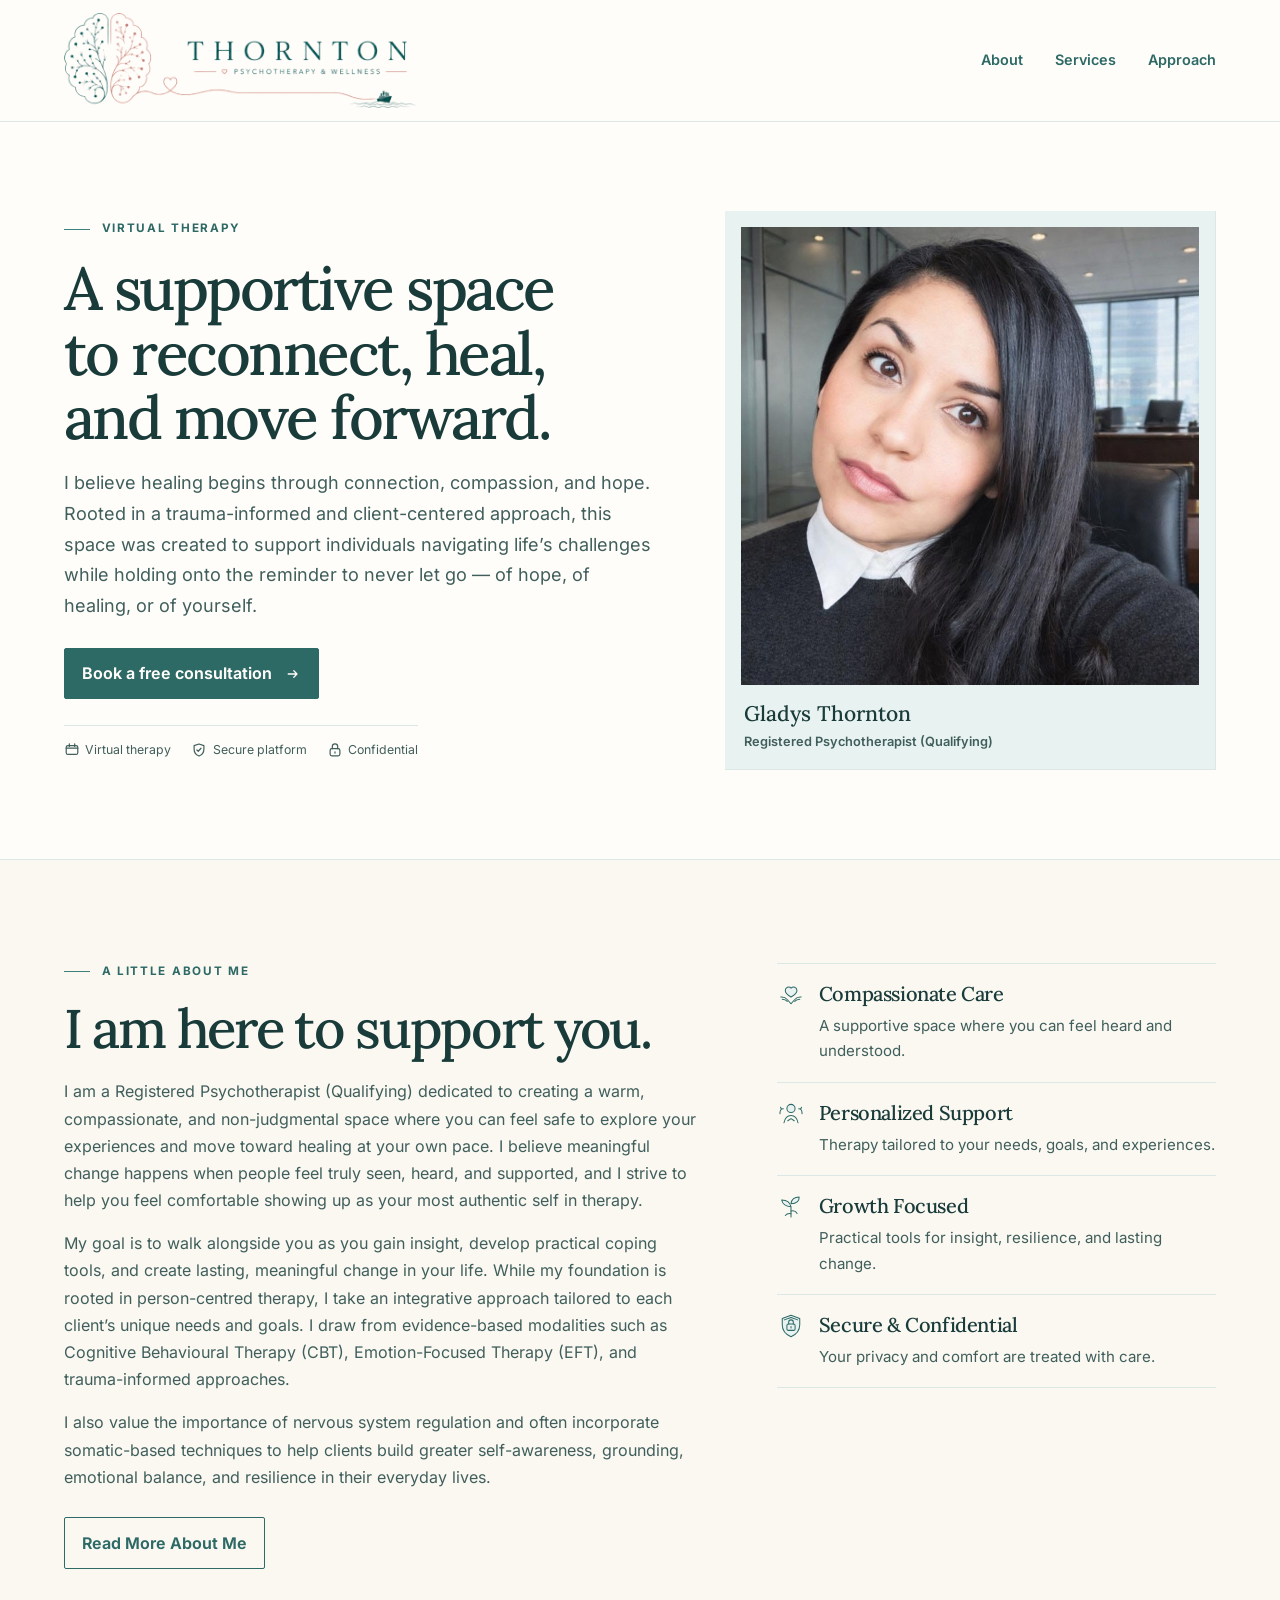
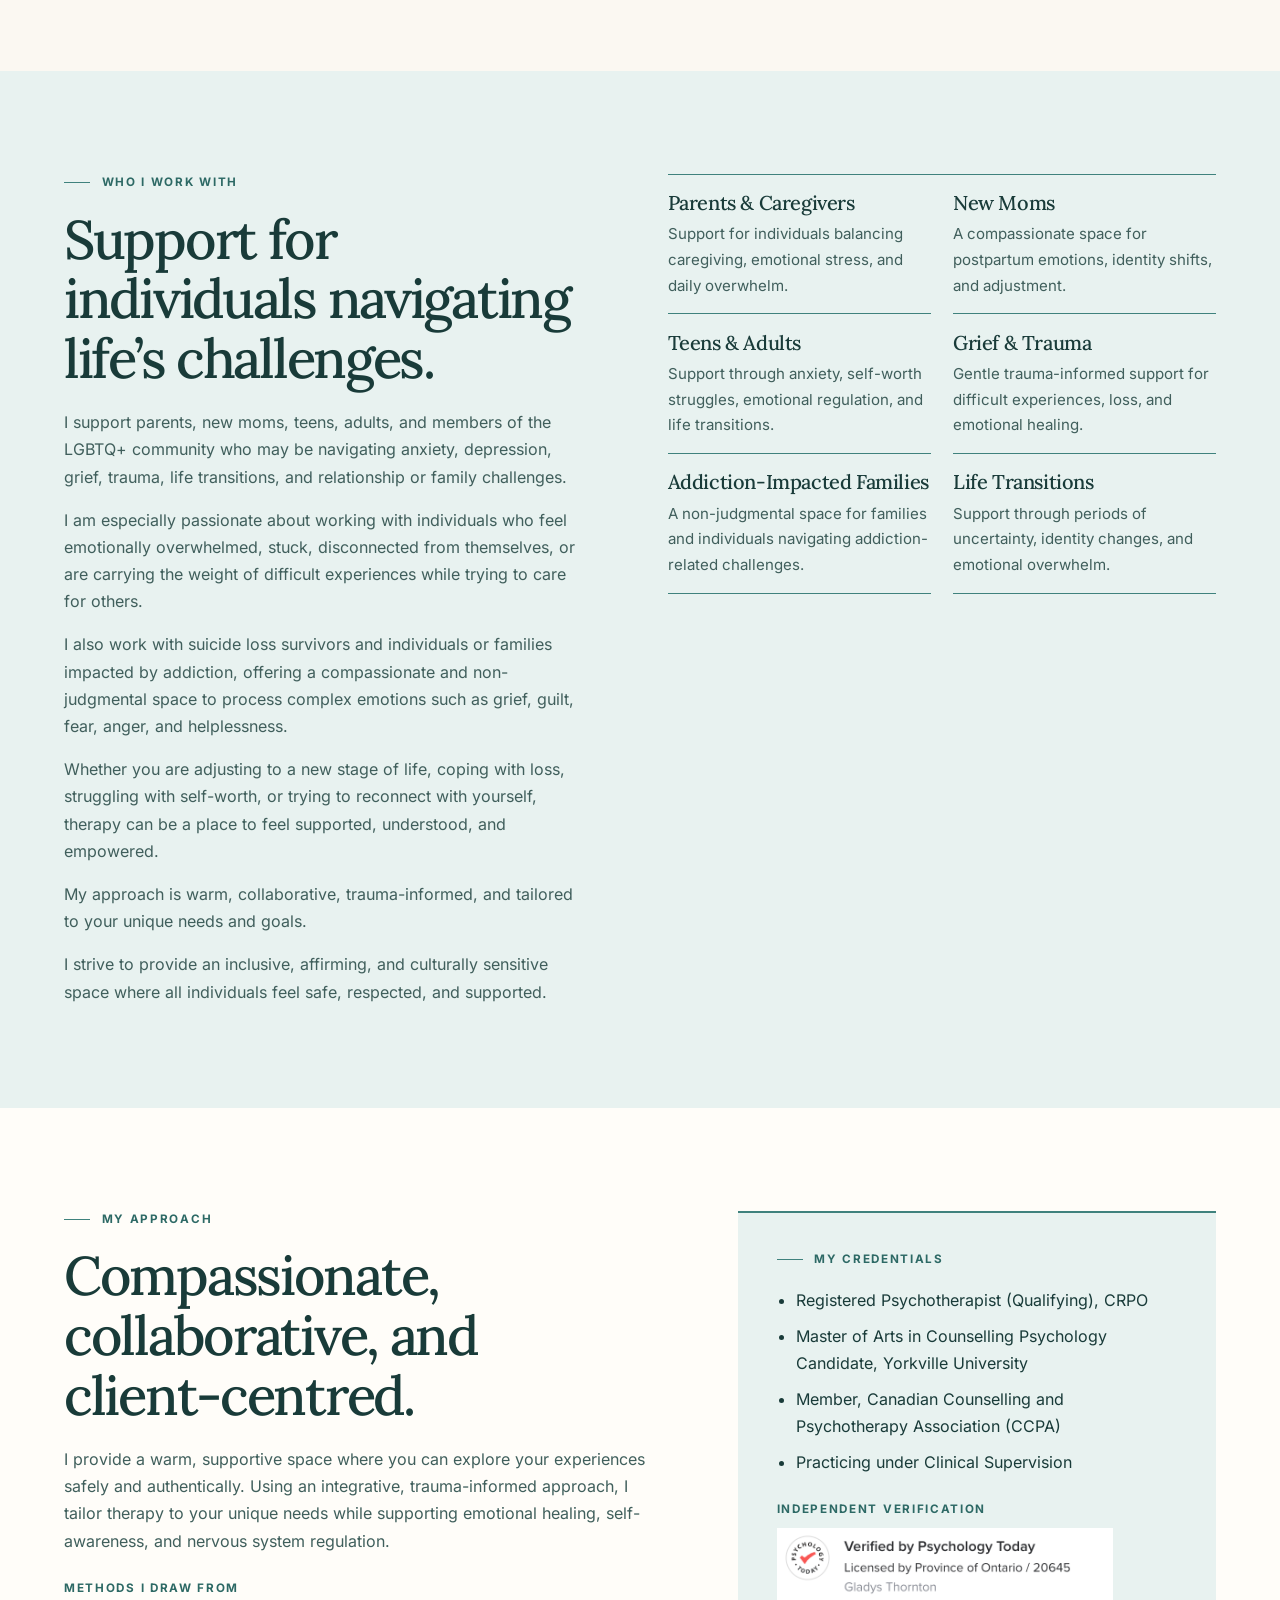
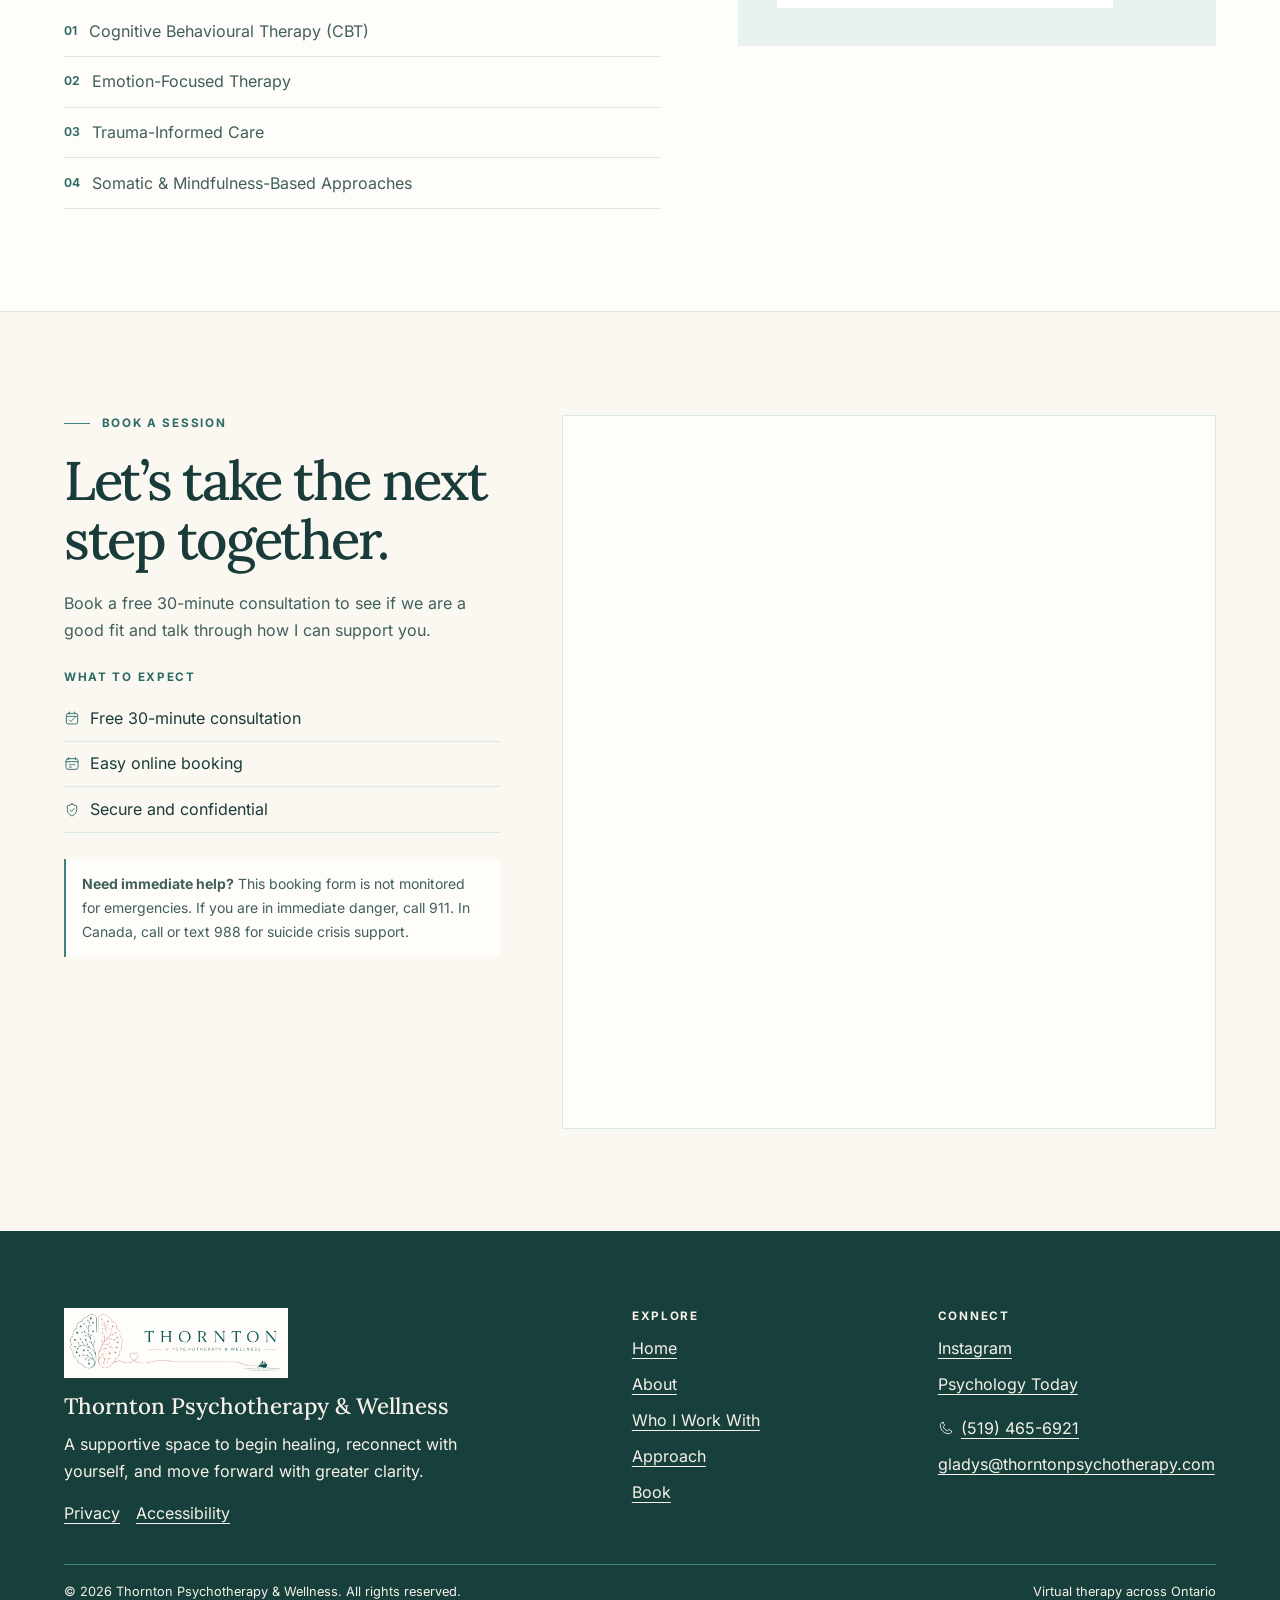
==== commit 93fc175c: "Update Thornton Psychotherapy contact information" ====
--- a/index.html
+++ b/index.html
@@ -368,7 +368,7 @@
         </div>
 
         <div class="cal-box">
-          <iframe class="calendly-frame" title="Book a consultation with Gladys Thornton" src="https://calendly.com/gladys-thornton-anchoringpoint/30min?embed_domain=thorntonpsychotherapy.com&amp;embed_type=Inline&amp;hide_gdpr_banner=1" loading="eager" allow="payment" referrerpolicy="strict-origin-when-cross-origin"></iframe>
+          <iframe class="calendly-frame" title="Book a consultation with Gladys Thornton" src="https://calendly.com/gladys-thorntonpsychotherapy/30min?embed_domain=thorntonpsychotherapy.com&amp;embed_type=Inline&amp;hide_gdpr_banner=1" loading="eager" allow="payment" referrerpolicy="strict-origin-when-cross-origin"></iframe>
         </div>
       </div>
     </section>
@@ -400,7 +400,8 @@
       <a href="https://www.psychologytoday.com/ca/therapists/gladys-isabel-thornton-windsor-on/1595549" target="_blank" rel="noopener">Psychology Today</a>
 
 <div class="footer-phone">
-  <a href="tel:+12267745695"><svg viewBox="0 0 24 24" aria-hidden="true"><path d="M7.5 3.5 10 8 7.8 10c1.3 3 3.3 5 6.2 6.2l2-2.2 4.5 2.5c-.4 2.8-2 4-4.5 4C9.2 20.5 3.5 14.8 3.5 8c0-2.5 1.2-4.1 4-4.5Z"/></svg>(226) 774-5695</a>
+  <a href="tel:+15194656921"><svg viewBox="0 0 24 24" aria-hidden="true"><path d="M7.5 3.5 10 8 7.8 10c1.3 3 3.3 5 6.2 6.2l2-2.2 4.5 2.5c-.4 2.8-2 4-4.5 4C9.2 20.5 3.5 14.8 3.5 8c0-2.5 1.2-4.1 4-4.5Z"/></svg>(519) 465-6921</a>
+  <a href="mailto:gladys@thorntonpsychotherapy.com">gladys@thorntonpsychotherapy.com</a>
 </div>
 
     </div>
--- a/site.css
+++ b/site.css
@@ -268,7 +268,9 @@
 .footer-legal { display: flex; flex-wrap: wrap; gap: 0 1rem; margin-top: .65rem; }
 .footer-links, .footer-social { display: grid; align-content: start; justify-items: start; }
 .footer-heading { margin-bottom: .35rem; }
-.footer-phone { margin-top: .45rem; }
+.footer-phone { display: grid; justify-items: start; min-width: 0; margin-top: .45rem; }
+.footer-phone a { max-width: 100%; }
+.footer-phone a[href^="mailto:"] { display: block; padding-block: .3rem; }
 .footer-bottom { display: flex; flex-wrap: wrap; justify-content: space-between; gap: .4rem 1.5rem; border-top: 1px solid var(--teal); padding-top: 1rem; font-size: .8rem; }
 
 .policy-page { min-height: 100vh; display: flex; flex-direction: column; color: #244744; }
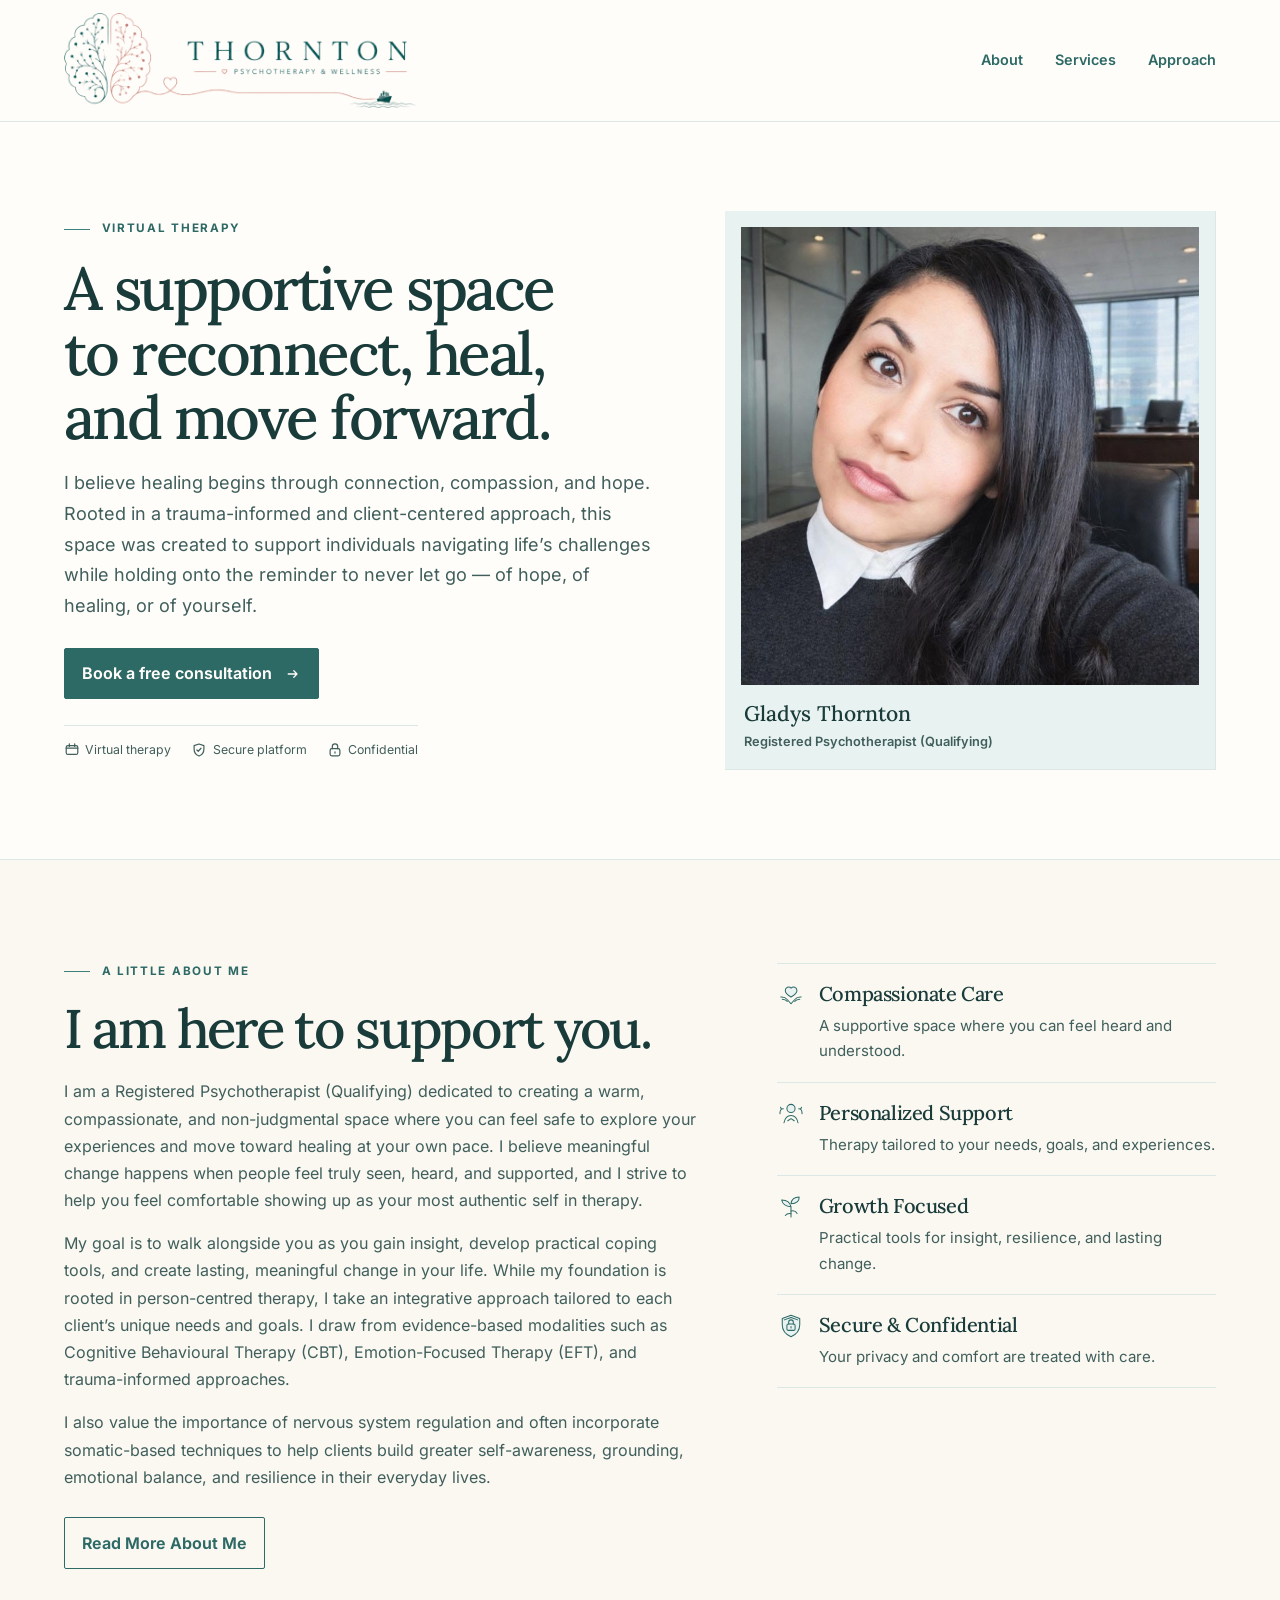
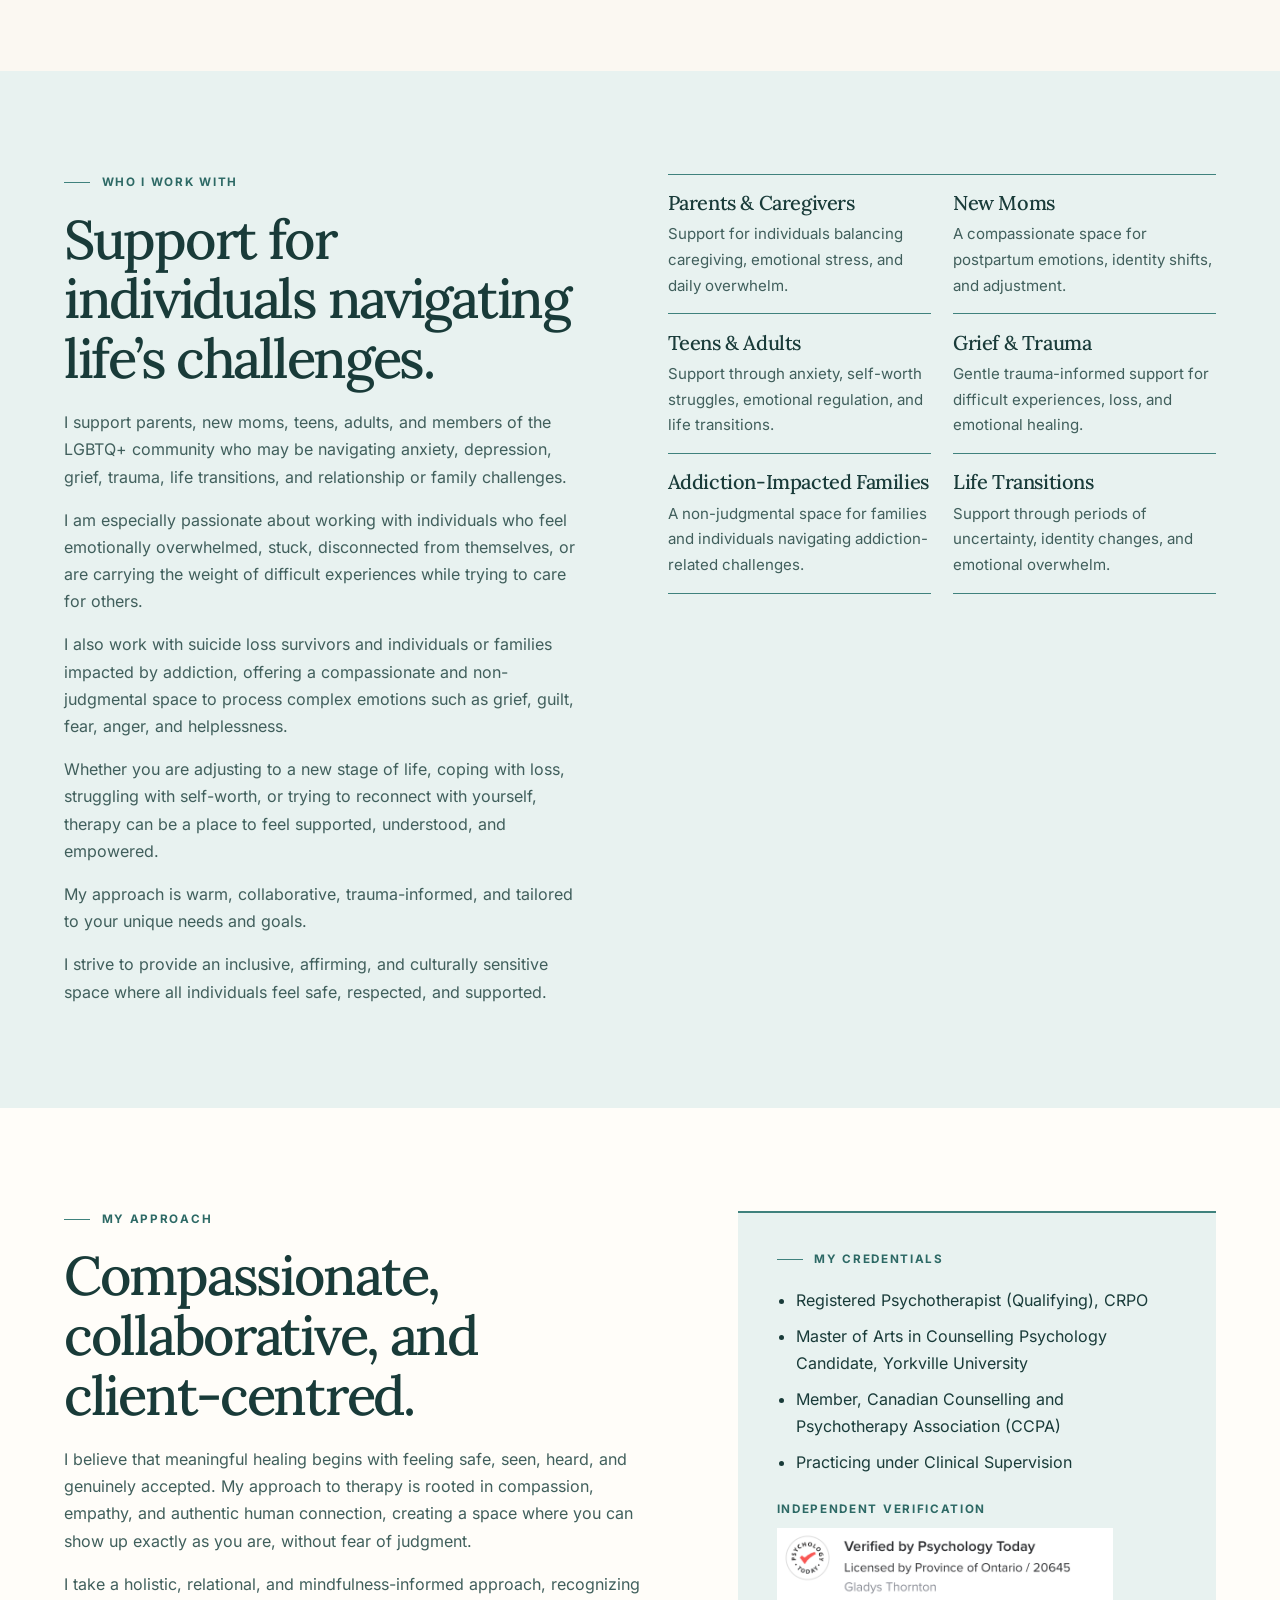
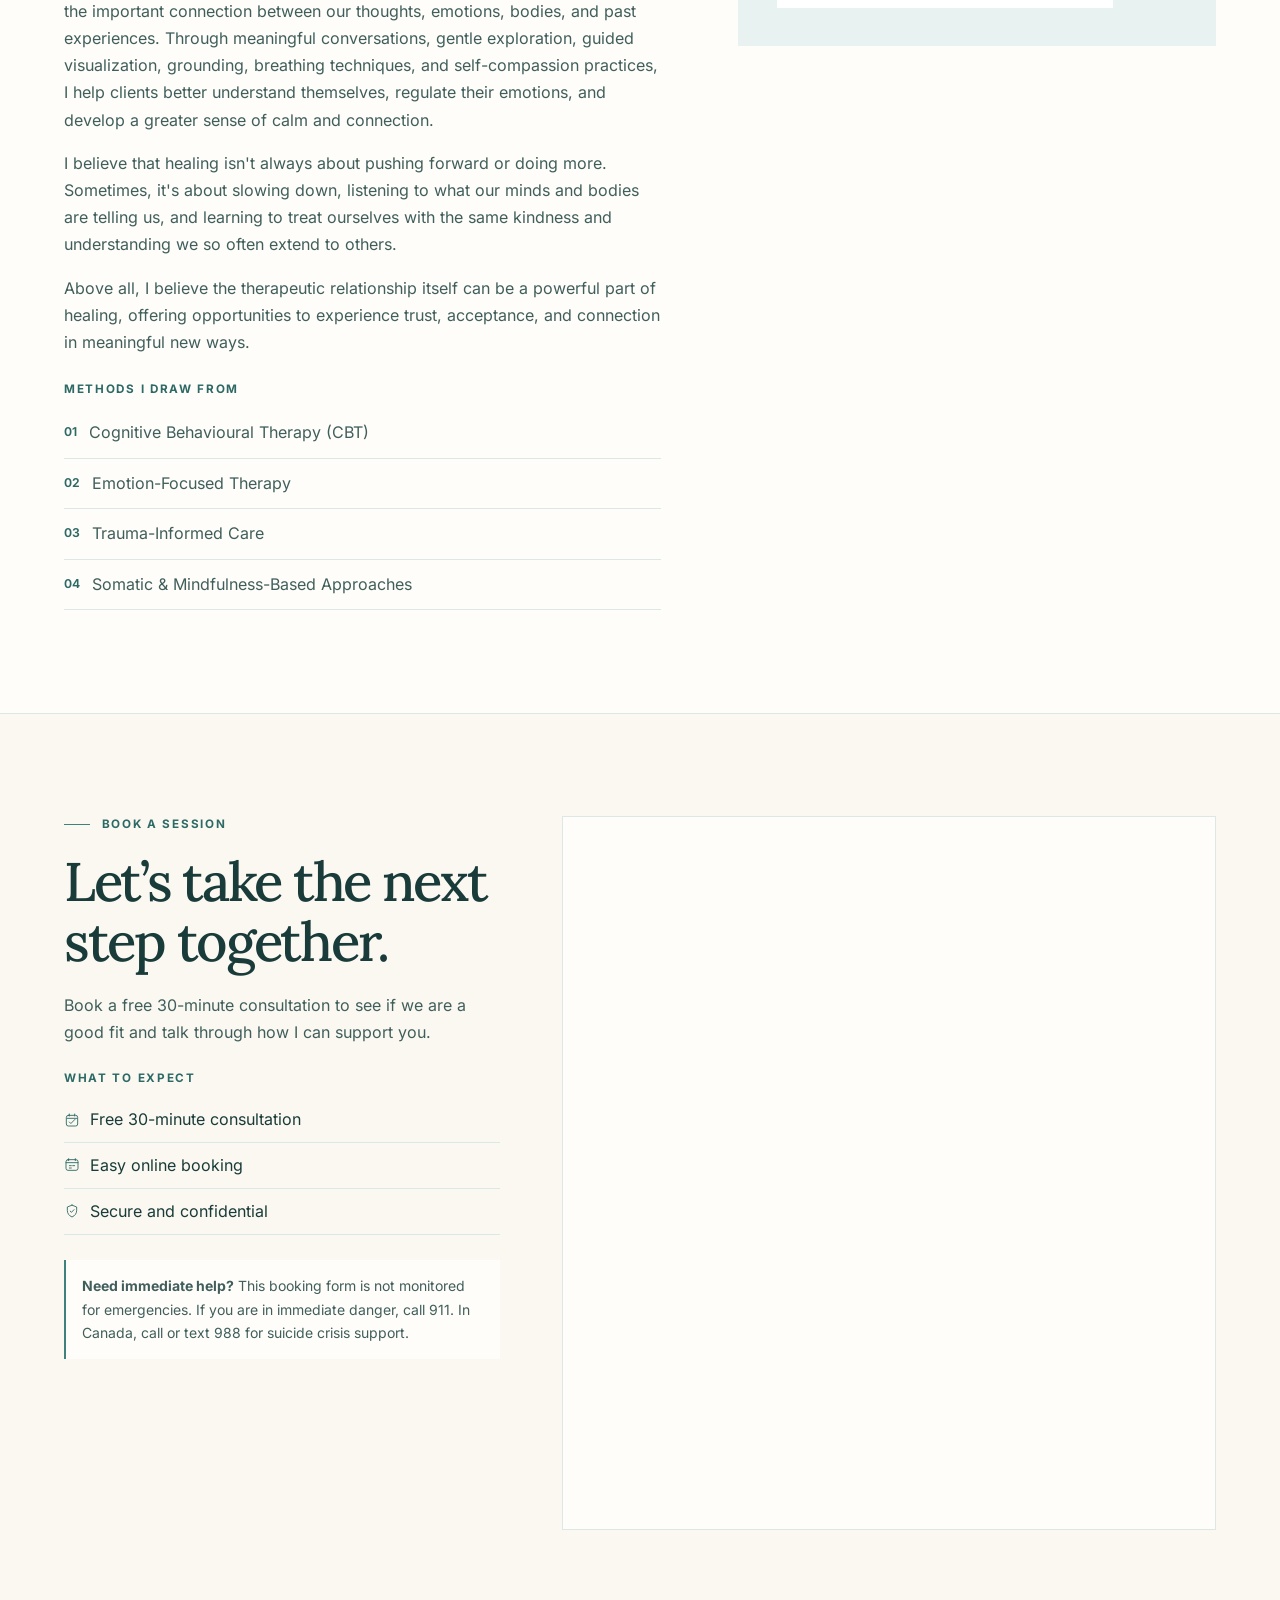
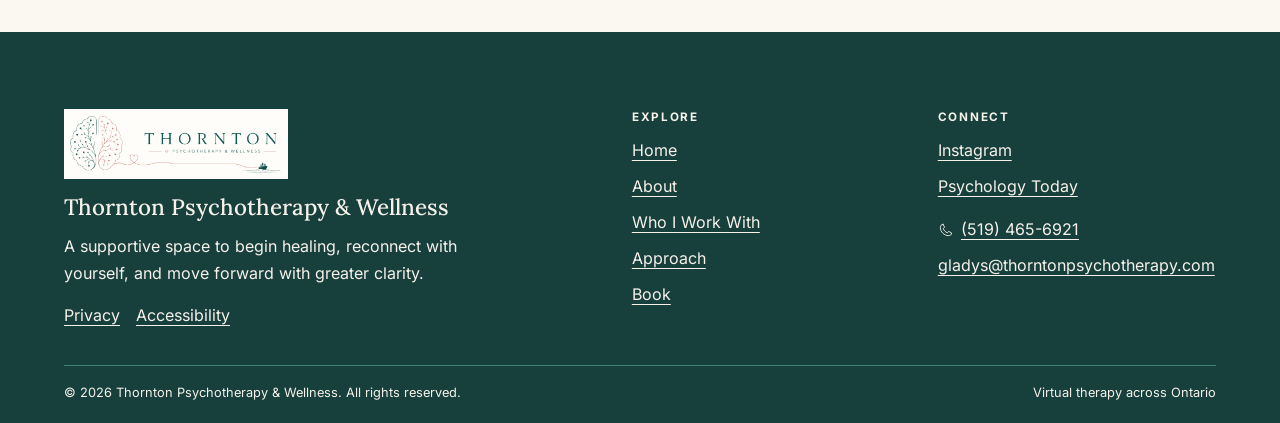
==== commit 8505dc77: "Update My Approach copy" ====
--- a/index.html
+++ b/index.html
@@ -301,7 +301,19 @@
           <h2>Compassionate, collaborative, and client-centred.</h2>
 
           <p class="lead">
-            I provide a warm, supportive space where you can explore your experiences safely and authentically. Using an integrative, trauma-informed approach, I tailor therapy to your unique needs while supporting emotional healing, self-awareness, and nervous system regulation.
+            I believe that meaningful healing begins with feeling safe, seen, heard, and genuinely accepted. My approach to therapy is rooted in compassion, empathy, and authentic human connection, creating a space where you can show up exactly as you are, without fear of judgment.
+          </p>
+
+          <p class="lead">
+            I take a holistic, relational, and mindfulness-informed approach, recognizing the important connection between our thoughts, emotions, bodies, and past experiences. Through meaningful conversations, gentle exploration, guided visualization, grounding, breathing techniques, and self-compassion practices, I help clients better understand themselves, regulate their emotions, and develop a greater sense of calm and connection.
+          </p>
+
+          <p class="lead">
+            I believe that healing isn't always about pushing forward or doing more. Sometimes, it's about slowing down, listening to what our minds and bodies are telling us, and learning to treat ourselves with the same kindness and understanding we so often extend to others.
+          </p>
+
+          <p class="lead">
+            Above all, I believe the therapeutic relationship itself can be a powerful part of healing, offering opportunities to experience trust, acceptance, and connection in meaningful new ways.
           </p>
 
           <div class="methods-block">
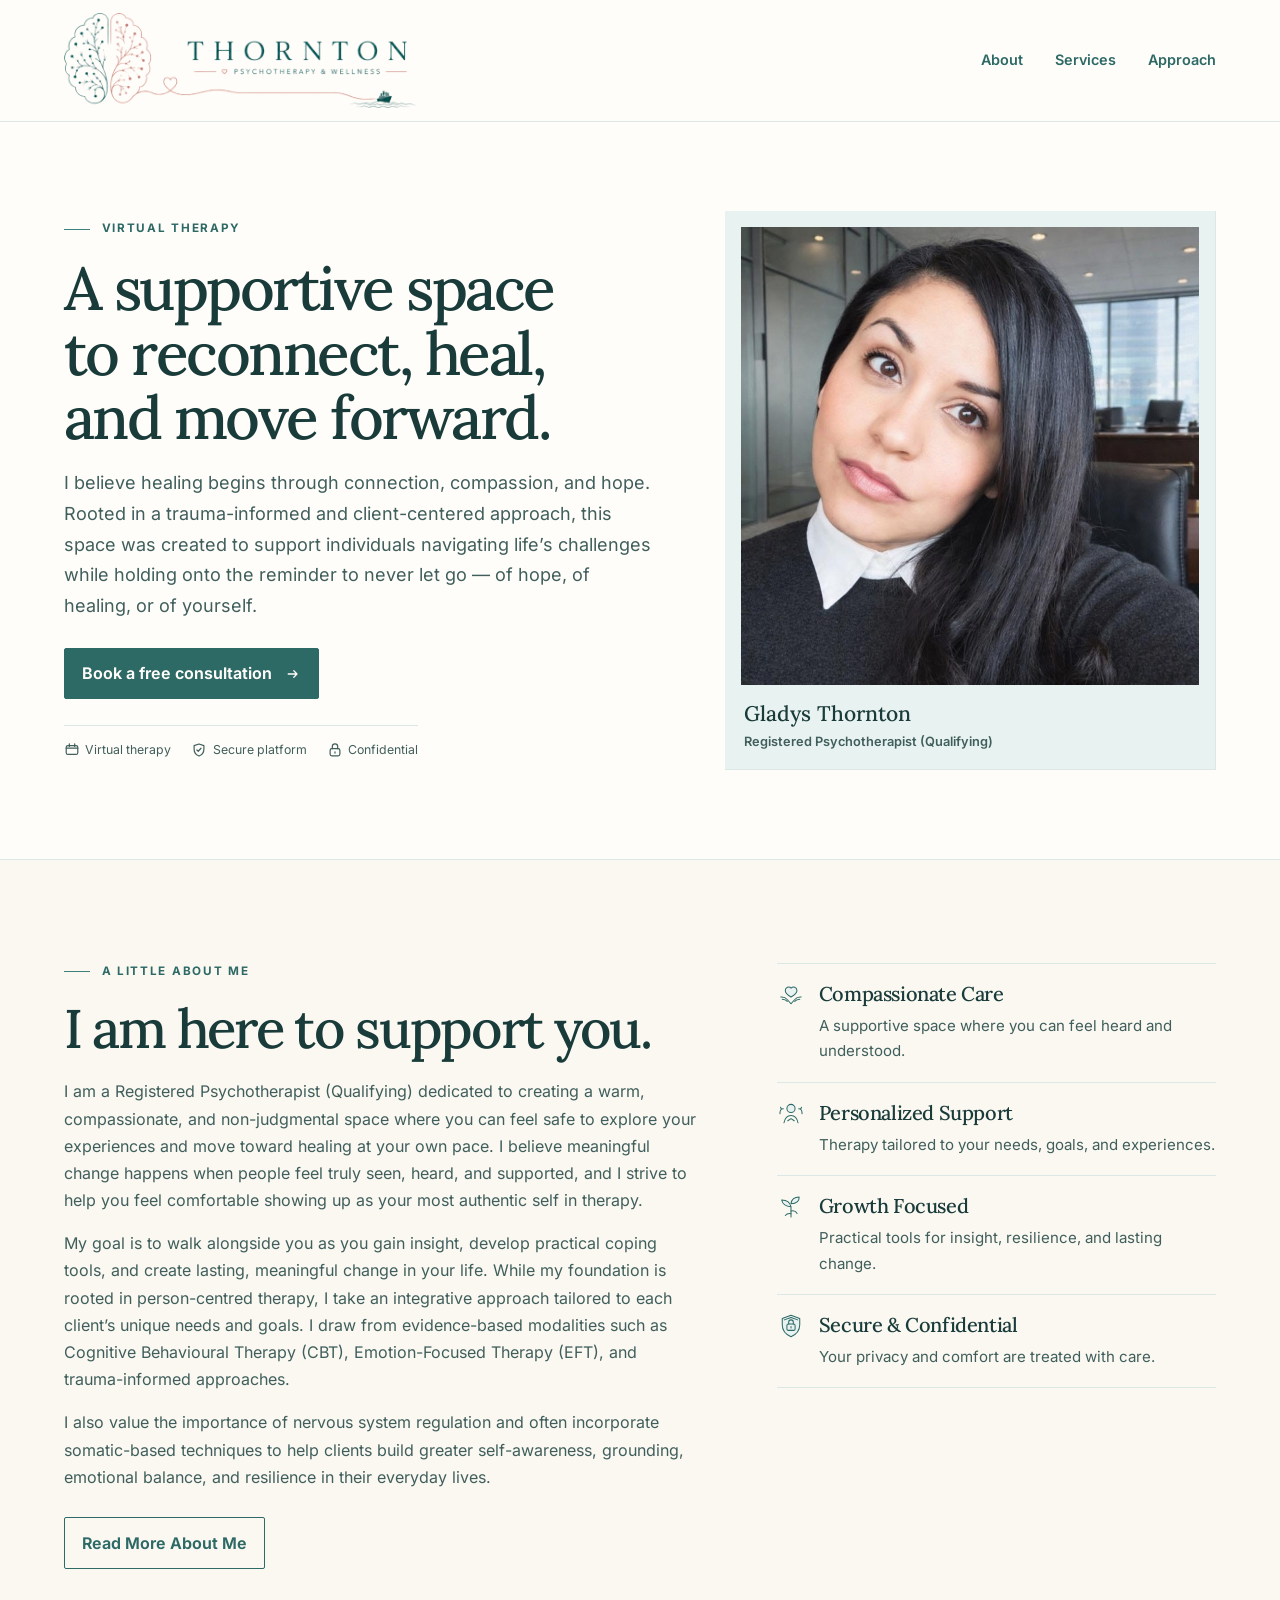
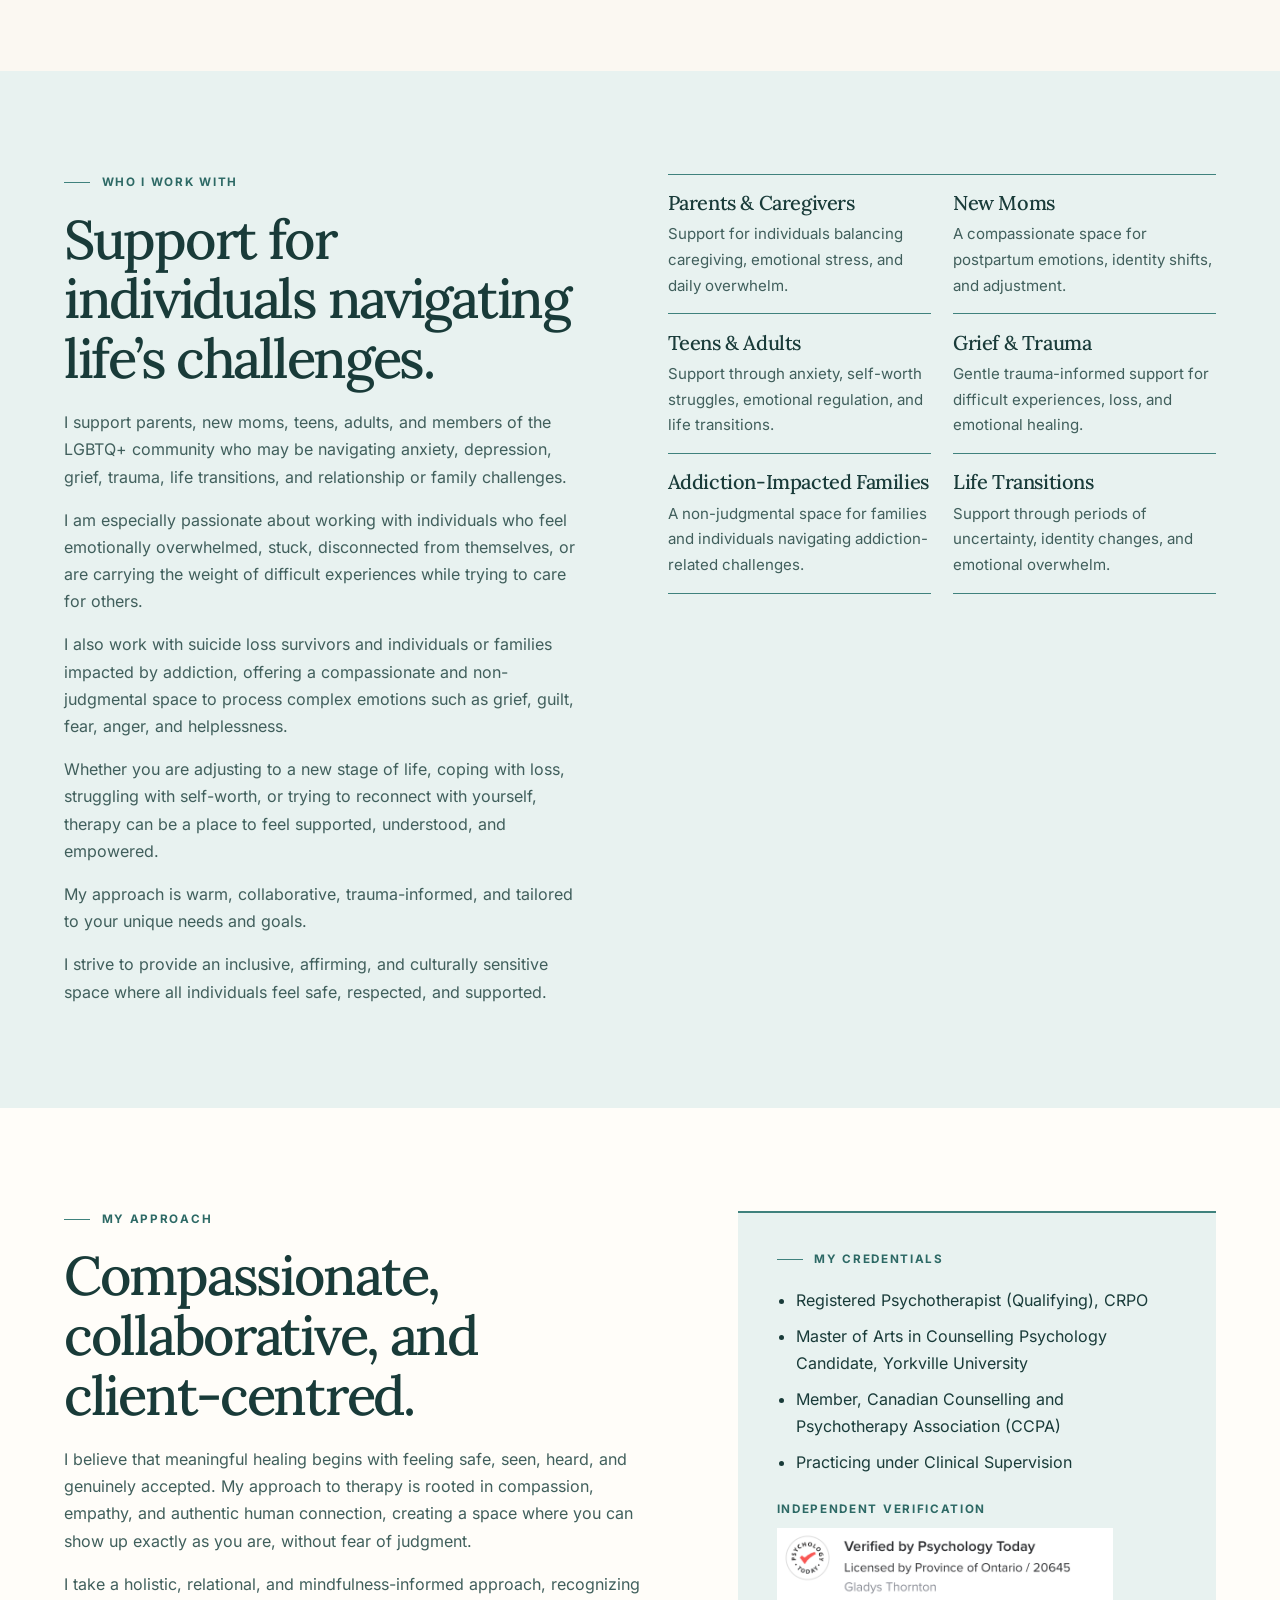
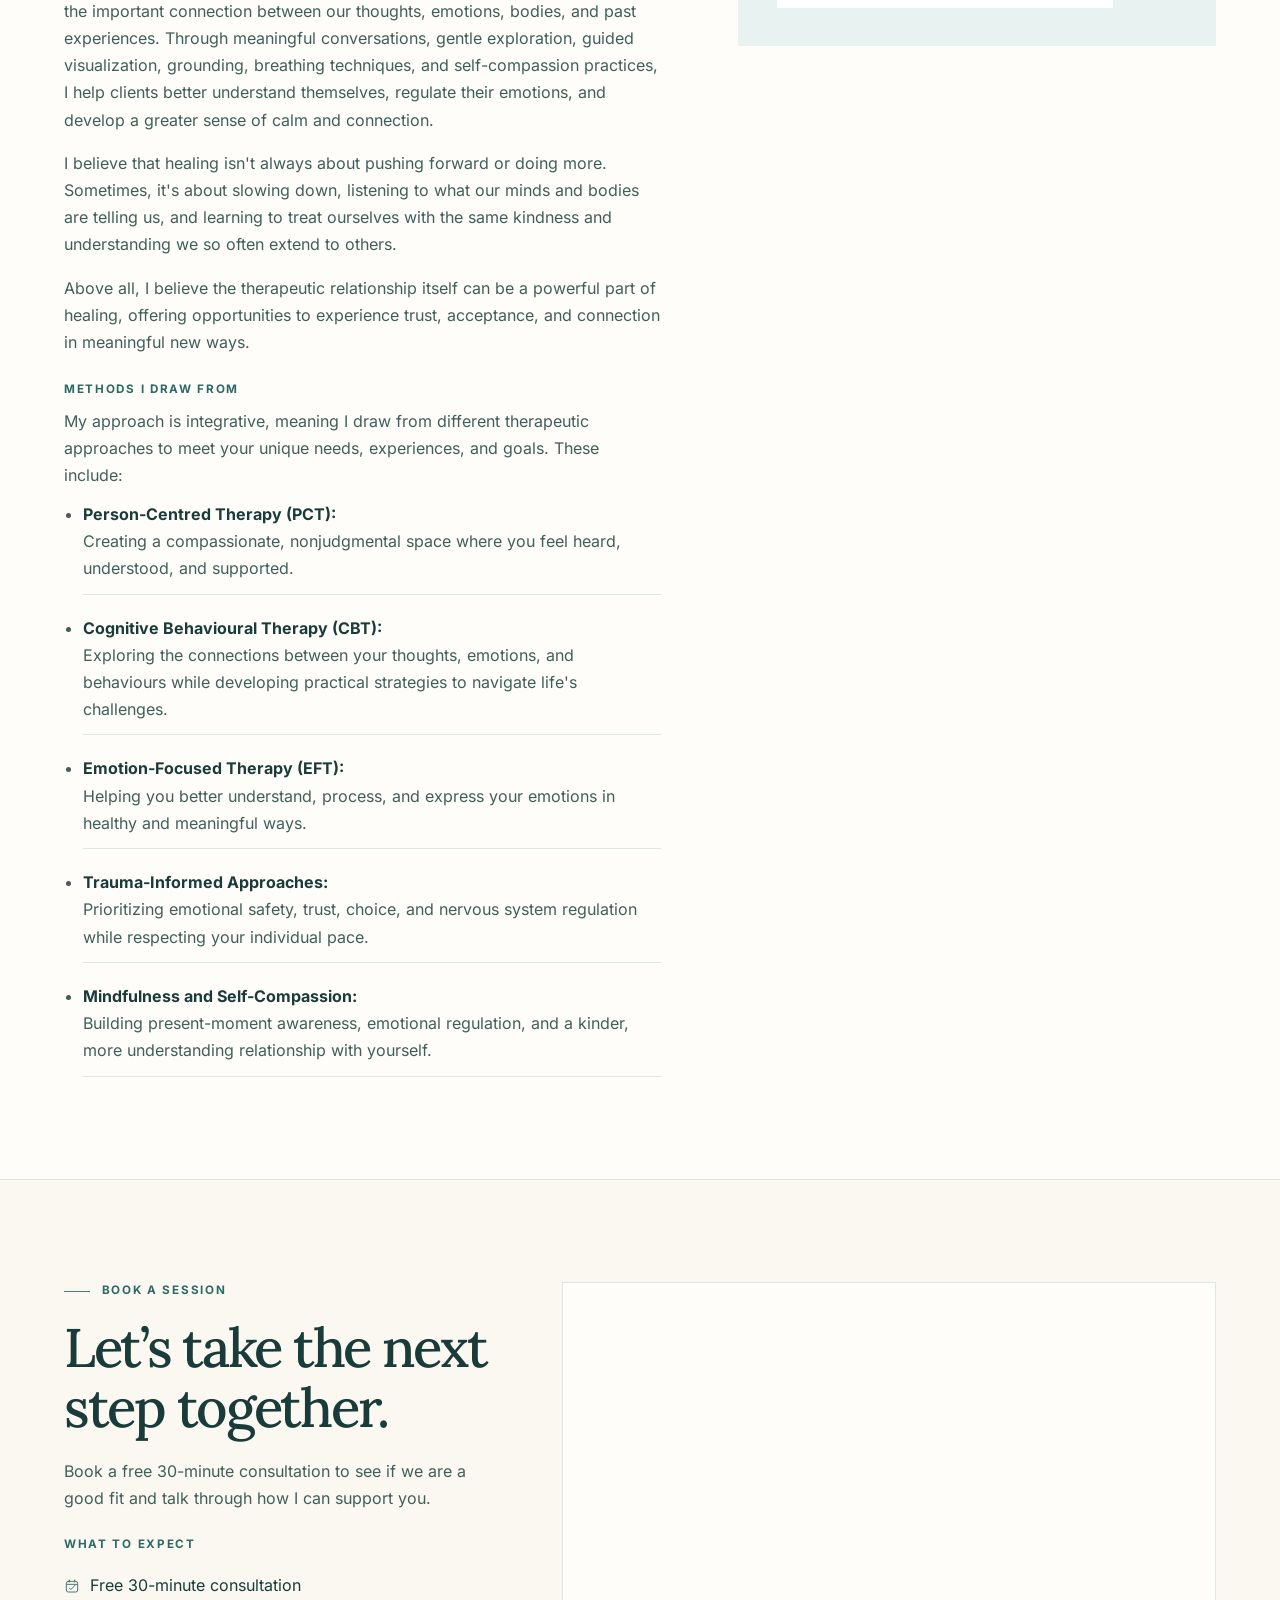
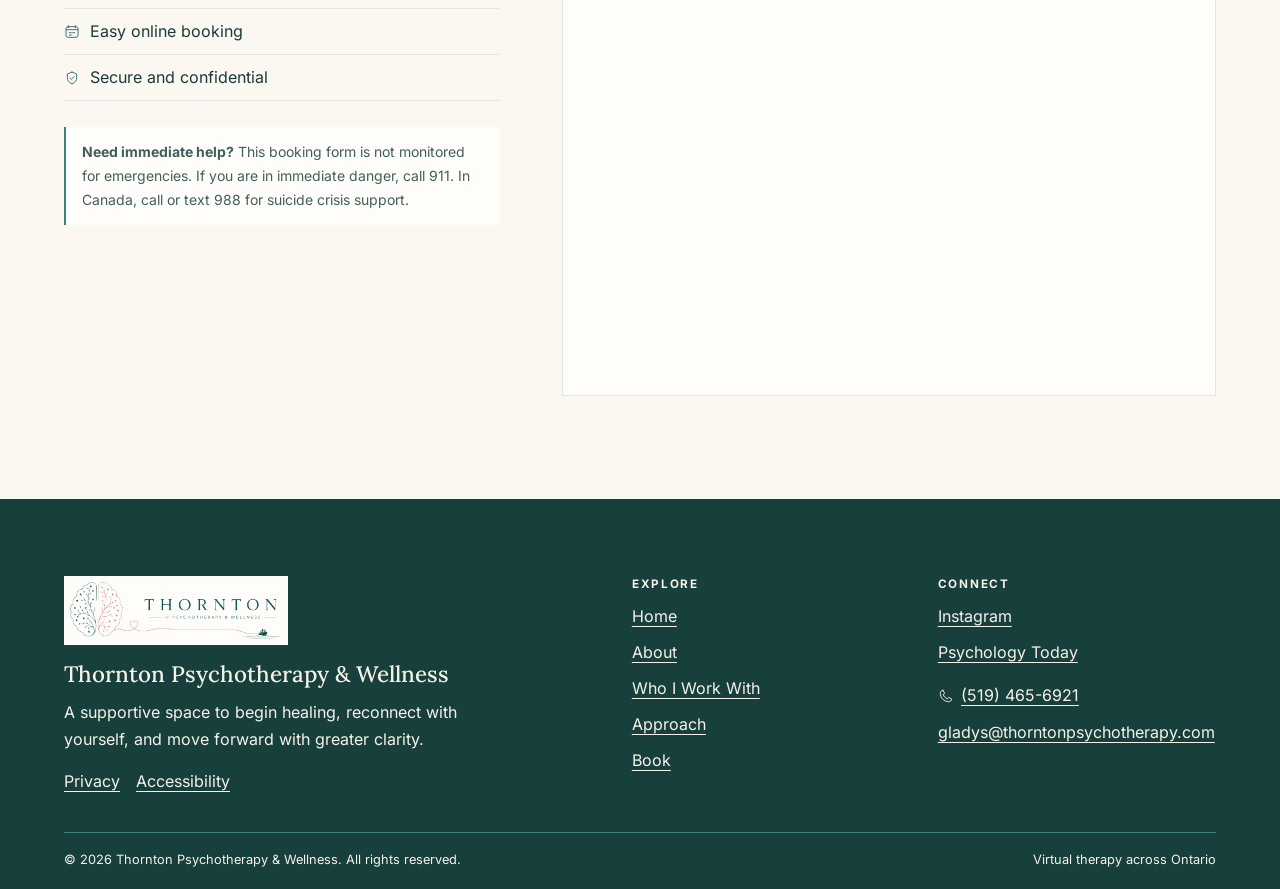
==== commit 25b19b56: "Update Methods I Draw From copy" ====
--- a/index.html
+++ b/index.html
@@ -318,12 +318,14 @@
 
           <div class="methods-block">
             <div class="methods-label">Methods I draw from</div>
-            <div class="methods-list">
-              <div class="method-item"><span class="method-number">01</span><span>Cognitive Behavioural Therapy (CBT)</span></div>
-              <div class="method-item"><span class="method-number">02</span><span>Emotion-Focused Therapy</span></div>
-              <div class="method-item"><span class="method-number">03</span><span>Trauma-Informed Care</span></div>
-              <div class="method-item"><span class="method-number">04</span><span>Somatic &amp; Mindfulness-Based Approaches</span></div>
-            </div>
+            <p class="lead">My approach is integrative, meaning I draw from different therapeutic approaches to meet your unique needs, experiences, and goals. These include:</p>
+            <ul class="methods-list">
+              <li class="method-item"><strong>Person-Centred Therapy (PCT):</strong> Creating a compassionate, nonjudgmental space where you feel heard, understood, and supported.</li>
+              <li class="method-item"><strong>Cognitive Behavioural Therapy (CBT):</strong> Exploring the connections between your thoughts, emotions, and behaviours while developing practical strategies to navigate life's challenges.</li>
+              <li class="method-item"><strong>Emotion-Focused Therapy (EFT):</strong> Helping you better understand, process, and express your emotions in healthy and meaningful ways.</li>
+              <li class="method-item"><strong>Trauma-Informed Approaches:</strong> Prioritizing emotional safety, trust, choice, and nervous system regulation while respecting your individual pace.</li>
+              <li class="method-item"><strong>Mindfulness and Self-Compassion:</strong> Building present-moment awareness, emotional regulation, and a kinder, more understanding relationship with yourself.</li>
+            </ul>
           </div>
         </div>
 
--- a/site.css
+++ b/site.css
@@ -241,8 +241,9 @@
 .info-box li + li { margin-top: .55rem; }
 .methods-block, .verification-block { margin-top: 1.55rem; }
 .methods-label, .verification-label, .booking-points-label { margin-bottom: .6rem; color: var(--teal-dark); }
-.method-item { display: flex; gap: .78rem; padding-block: .7rem; border-bottom: 1px solid var(--line); color: var(--copy); }
-.method-number { color: var(--teal-dark); font-size: .76rem; font-weight: 650; line-height: 2.2; }
+.methods-list { margin-block: .6rem 0; }
+.method-item { padding-block: .7rem; border-bottom: 1px solid var(--line); color: var(--copy); }
+.method-item strong { display: block; color: var(--ink); }
 .verified-badge { width: min(100%, 21rem); }
 
 .about-only-page .split { align-items: start; }
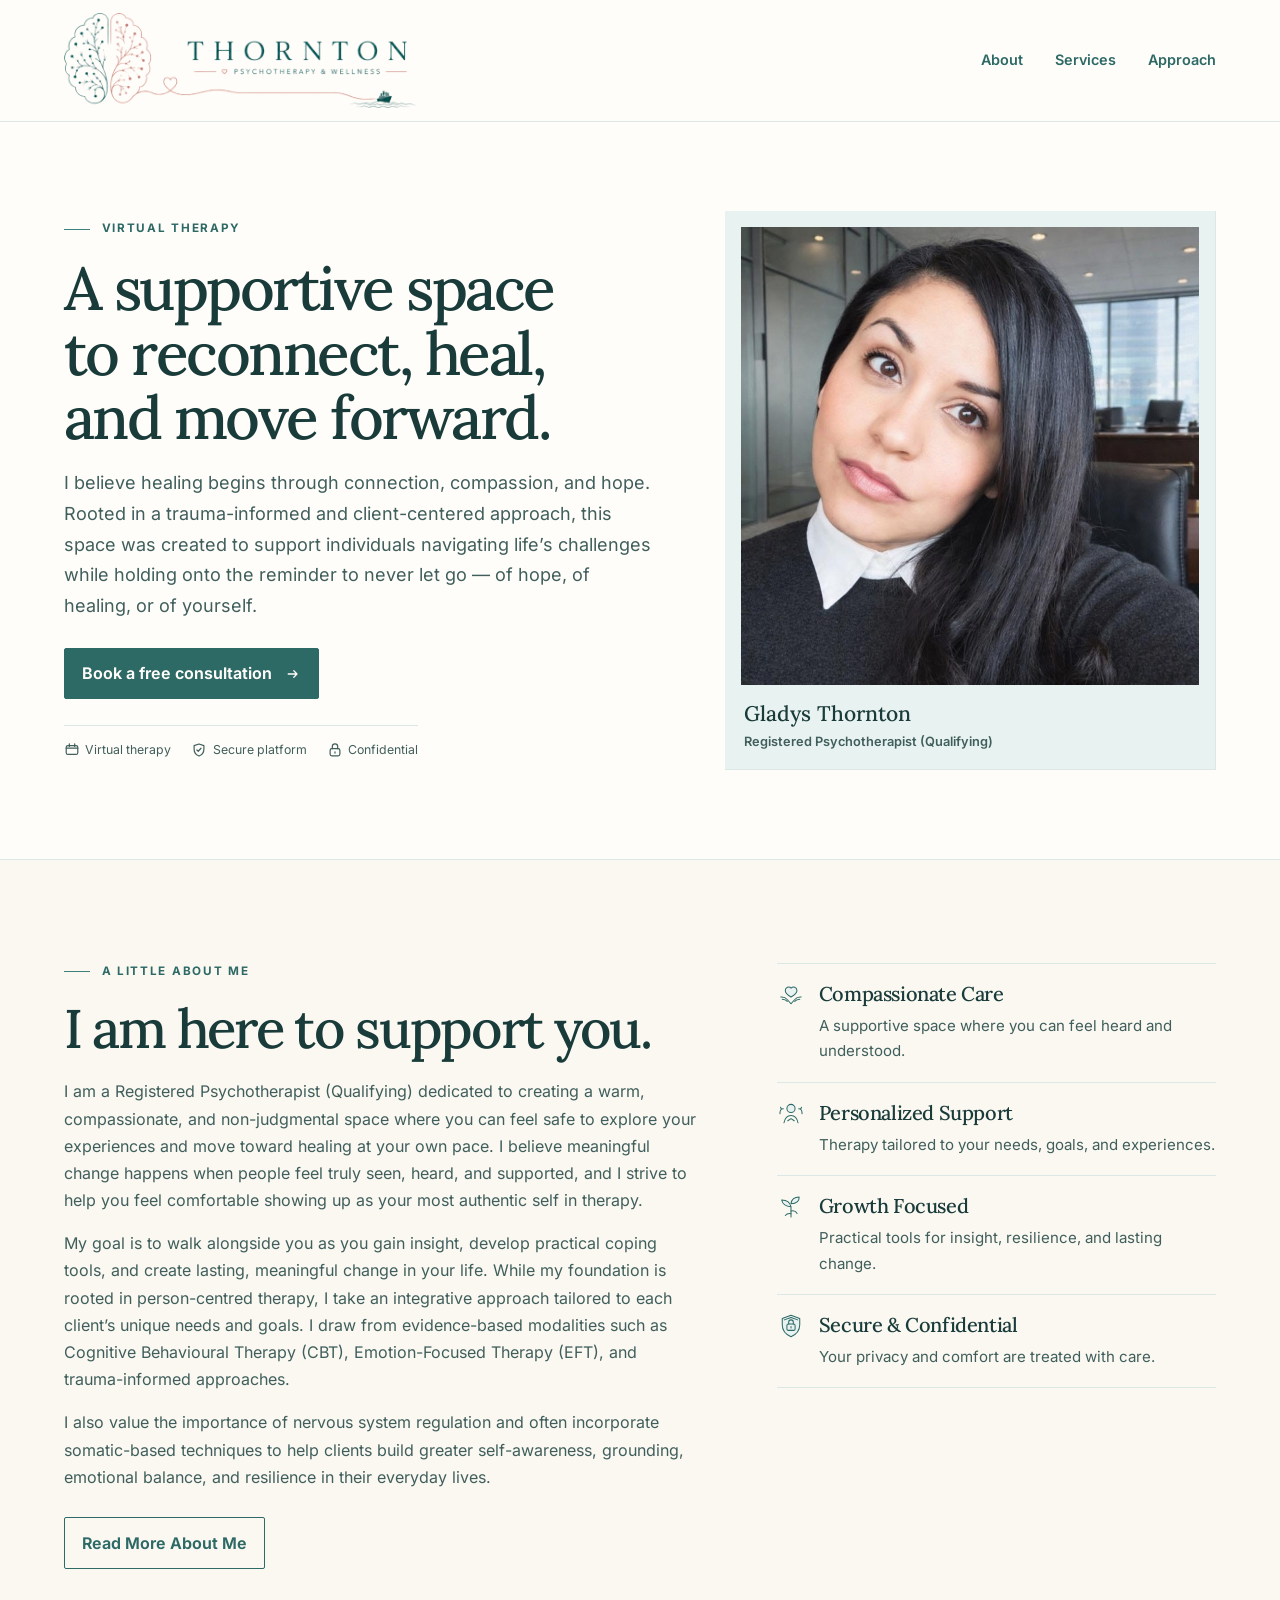
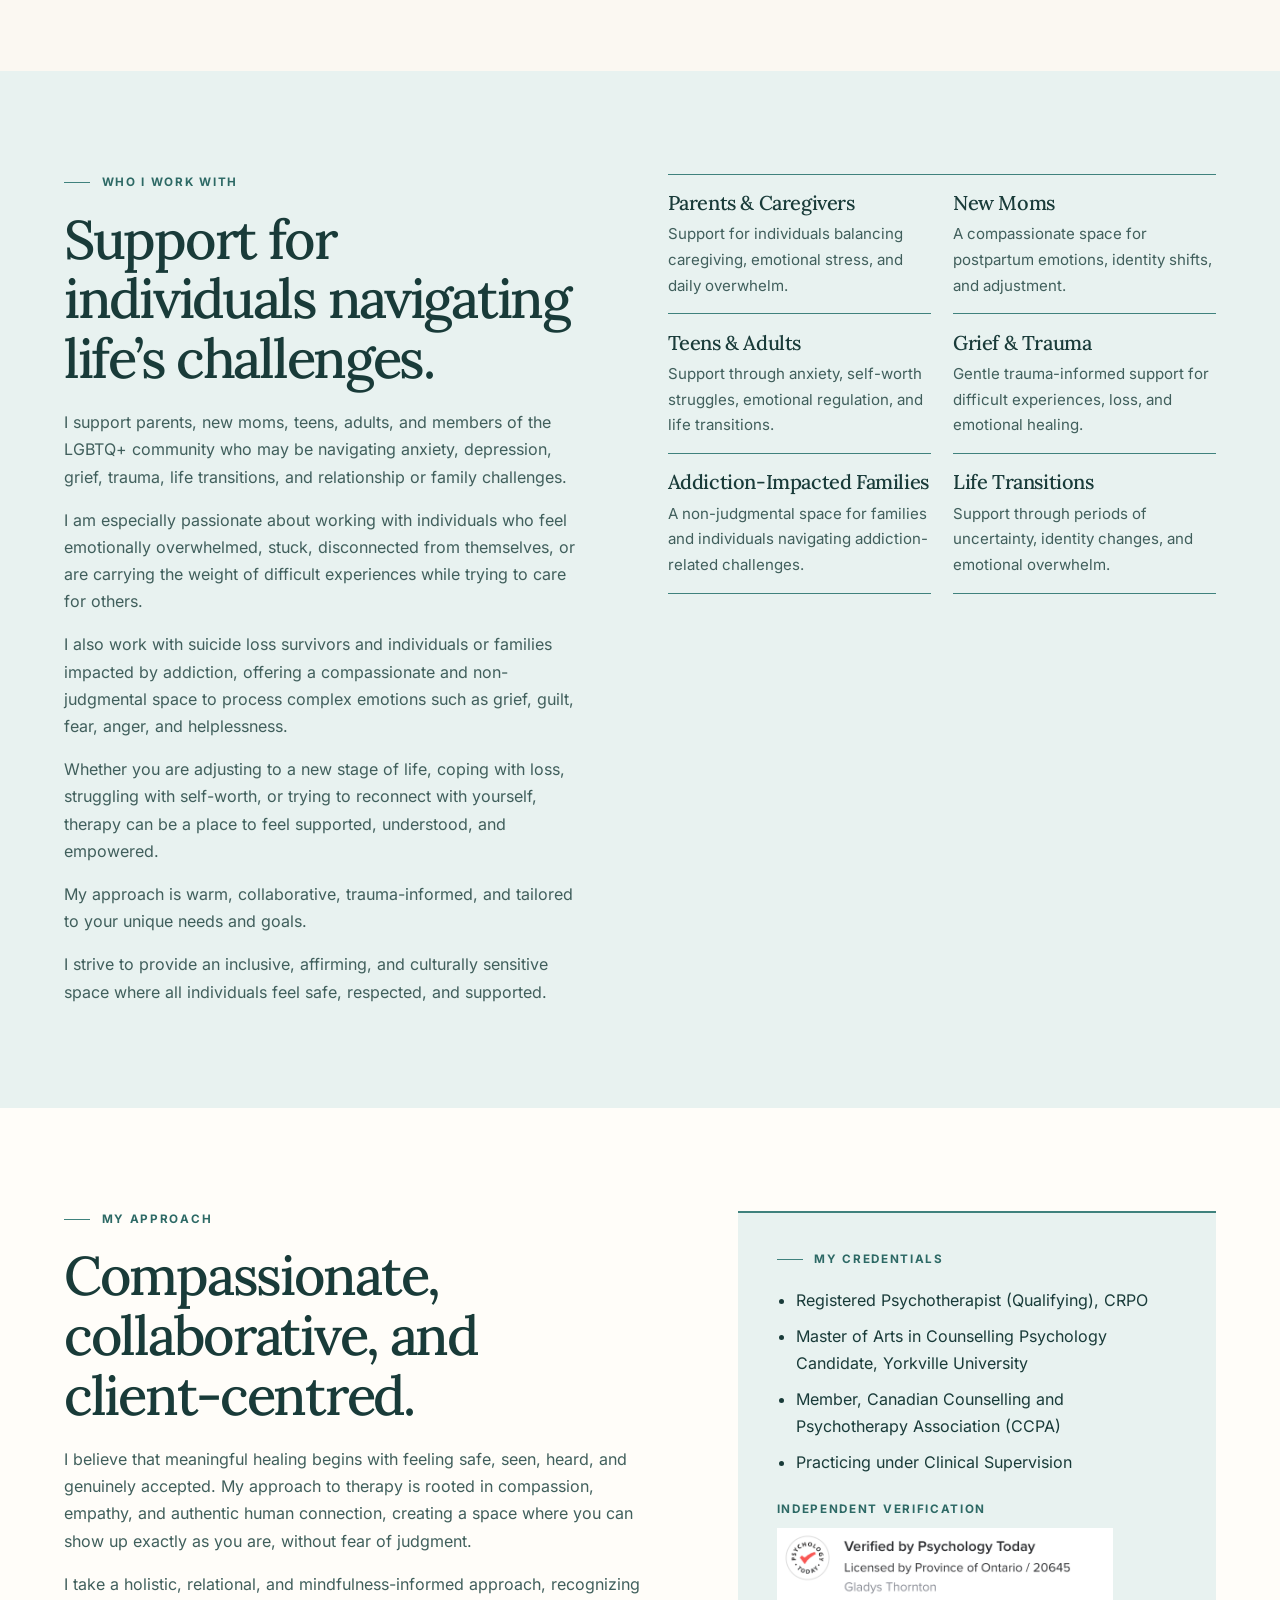
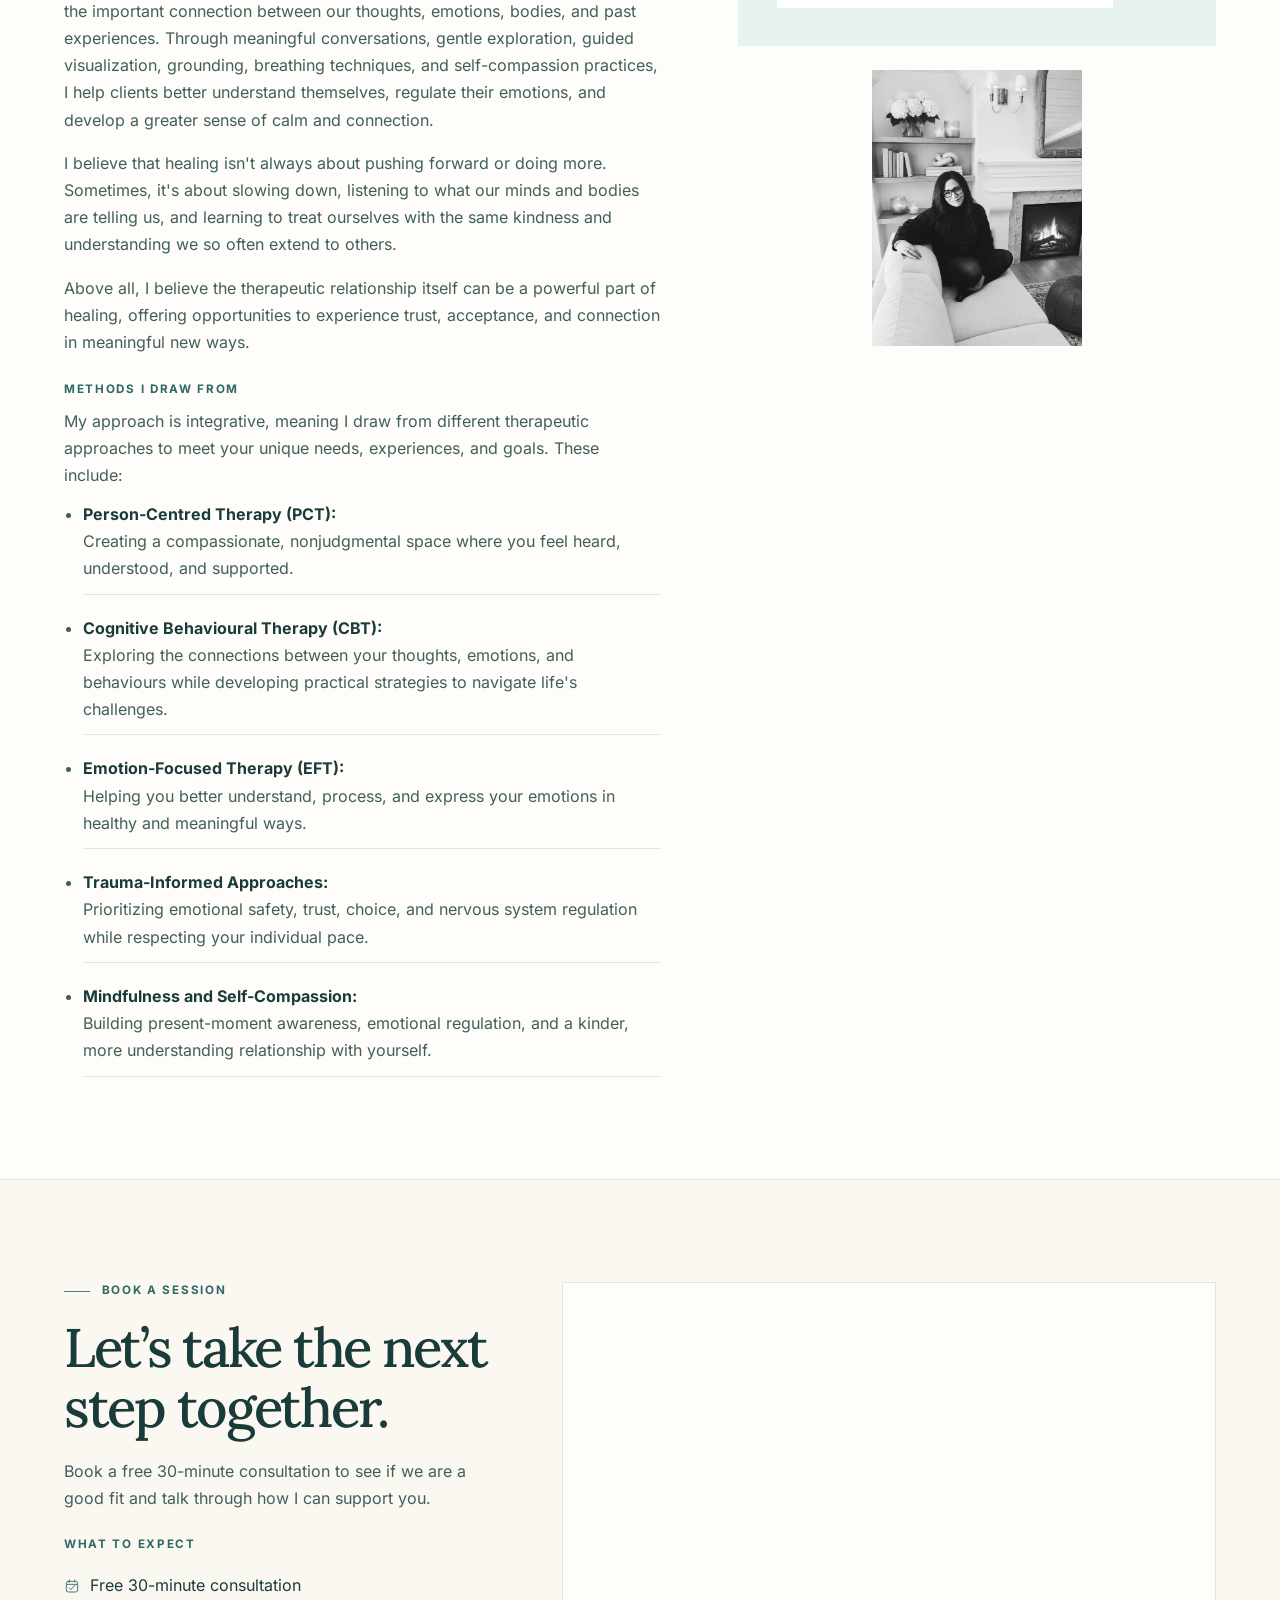
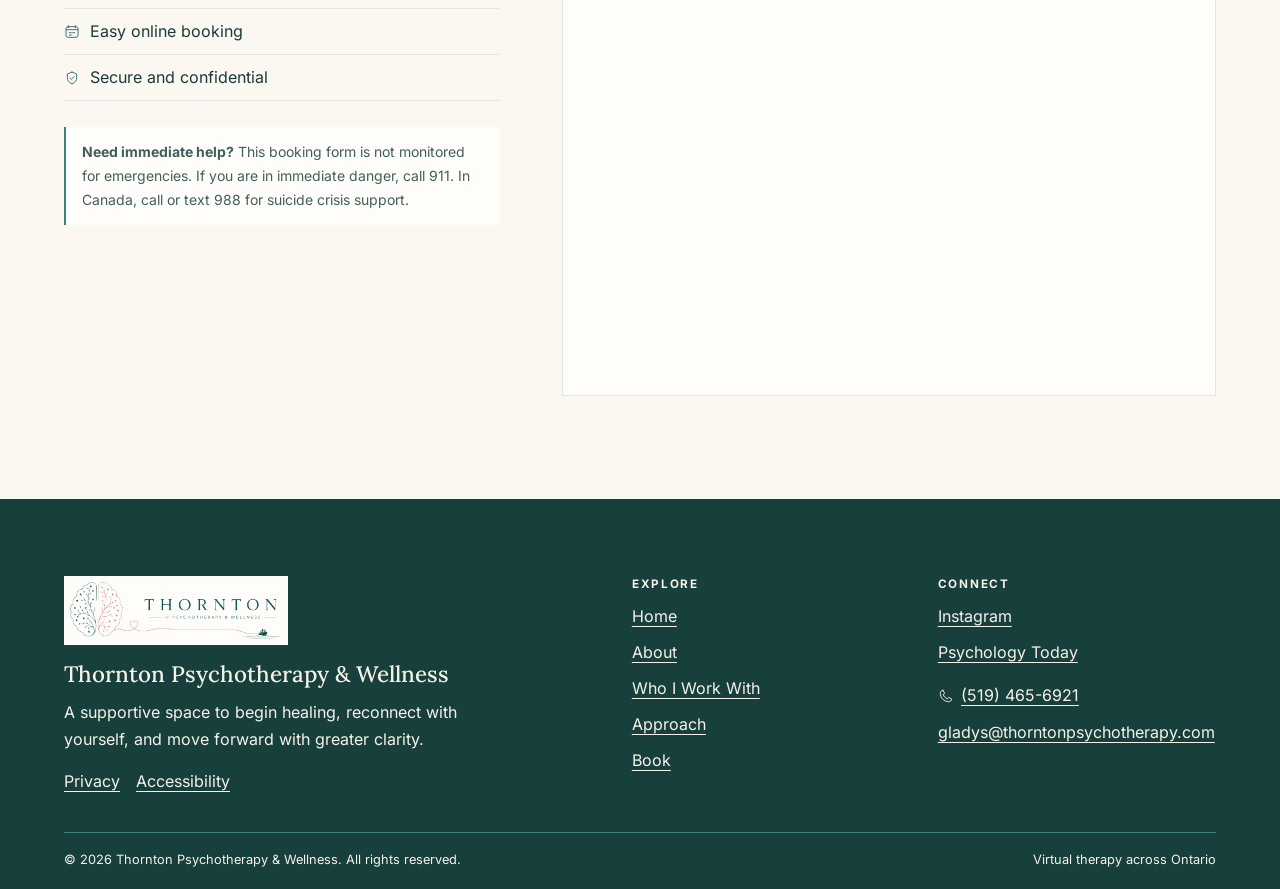
==== commit bdba584e: "Add Gladys Thornton portraits to About and My Approach" ====
--- a/index.html
+++ b/index.html
@@ -329,23 +329,26 @@
           </div>
         </div>
 
-        <div class="info-box">
-          <div class="eyebrow">My Credentials</div>
-          <ul>
-            <li>Registered Psychotherapist (Qualifying), CRPO</li>
-            <li>Master of Arts in Counselling Psychology Candidate, Yorkville University</li>
-            <li>Member, Canadian Counselling and Psychotherapy Association (CCPA)</li>
-            <li>Practicing under Clinical Supervision</li>
-          </ul>
-
-          <div class="verification-block">
-            <div class="verification-label">Independent verification</div>
-            <div class="verified-badge-wrap">
-              <img src="./assets/psychology-today-verified.png" width="736" height="174" loading="lazy"
-                   alt="Verified by Psychology Today - Licensed by Province of Ontario"
-                   class="verified-badge">
+        <div class="approach-sidebar">
+          <div class="info-box">
+            <div class="eyebrow">My Credentials</div>
+            <ul>
+              <li>Registered Psychotherapist (Qualifying), CRPO</li>
+              <li>Master of Arts in Counselling Psychology Candidate, Yorkville University</li>
+              <li>Member, Canadian Counselling and Psychotherapy Association (CCPA)</li>
+              <li>Practicing under Clinical Supervision</li>
+            </ul>
+
+            <div class="verification-block">
+              <div class="verification-label">Independent verification</div>
+              <div class="verified-badge-wrap">
+                <img src="./assets/psychology-today-verified.png" width="736" height="174" loading="lazy"
+                     alt="Verified by Psychology Today - Licensed by Province of Ontario"
+                     class="verified-badge">
+              </div>
             </div>
           </div>
+          <img class="secondary-portrait secondary-portrait--approach" src="./assets/gladys-portrait-approach.webp" width="640" height="841" alt="Gladys Thornton sitting on a sofa beside a fireplace" loading="lazy">
         </div>
       </div>
     </section>
--- a/site.css
+++ b/site.css
@@ -236,7 +236,7 @@
 .who-icon { display: none; }
 
 #approach { background: var(--paper); }
-#approach .split > :last-child { align-self: start; padding: clamp(1.35rem, 3vw, 2.5rem); border-top: 2px solid var(--teal); background: var(--mist); }
+.approach-sidebar > .info-box { align-self: start; padding: clamp(1.35rem, 3vw, 2.5rem); border-top: 2px solid var(--teal); background: var(--mist); }
 .info-box ul { margin: 0; padding-left: 1.2rem; }
 .info-box li + li { margin-top: .55rem; }
 .methods-block, .verification-block { margin-top: 1.55rem; }
@@ -245,6 +245,16 @@
 .method-item { padding-block: .7rem; border-bottom: 1px solid var(--line); color: var(--copy); }
 .method-item strong { display: block; color: var(--ink); }
 .verified-badge { width: min(100%, 21rem); }
+
+.secondary-portrait { height: auto; max-width: 100%; }
+.secondary-portrait--about { width: 155px; margin: 1.25rem auto 0; }
+.secondary-portrait--about + .lead { margin-top: 1.25rem; }
+.secondary-portrait--approach { width: 155px; margin: 1.5rem auto 0; }
+
+@media (min-width: 48rem) {
+  .secondary-portrait--about { float: right; width: min(41%, 240px); margin: 1.25rem 0 .6rem 1.25rem; }
+  .secondary-portrait--approach { width: 210px; }
+}
 
 .about-only-page .split { align-items: start; }
 .about-only-page .info-box + .info-box { border-top: 1px solid var(--line); padding-top: 1.5rem; }
